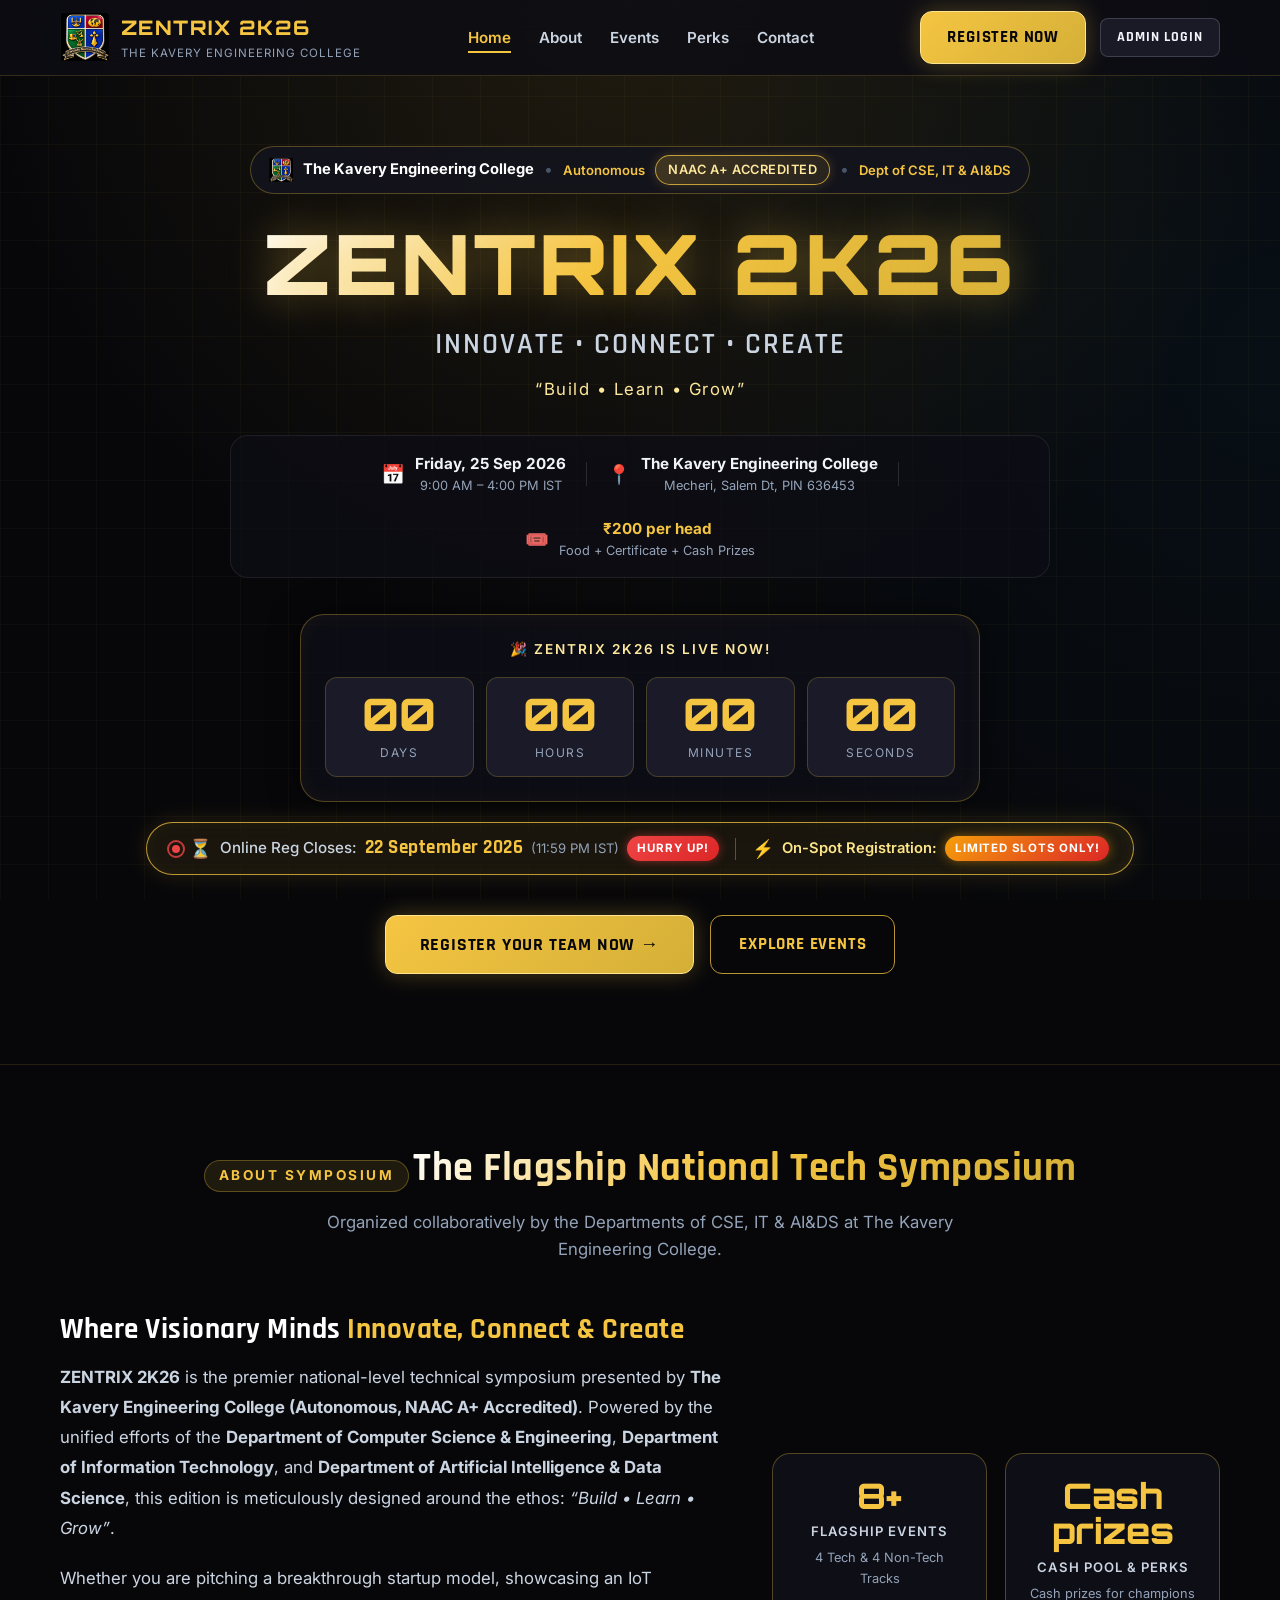
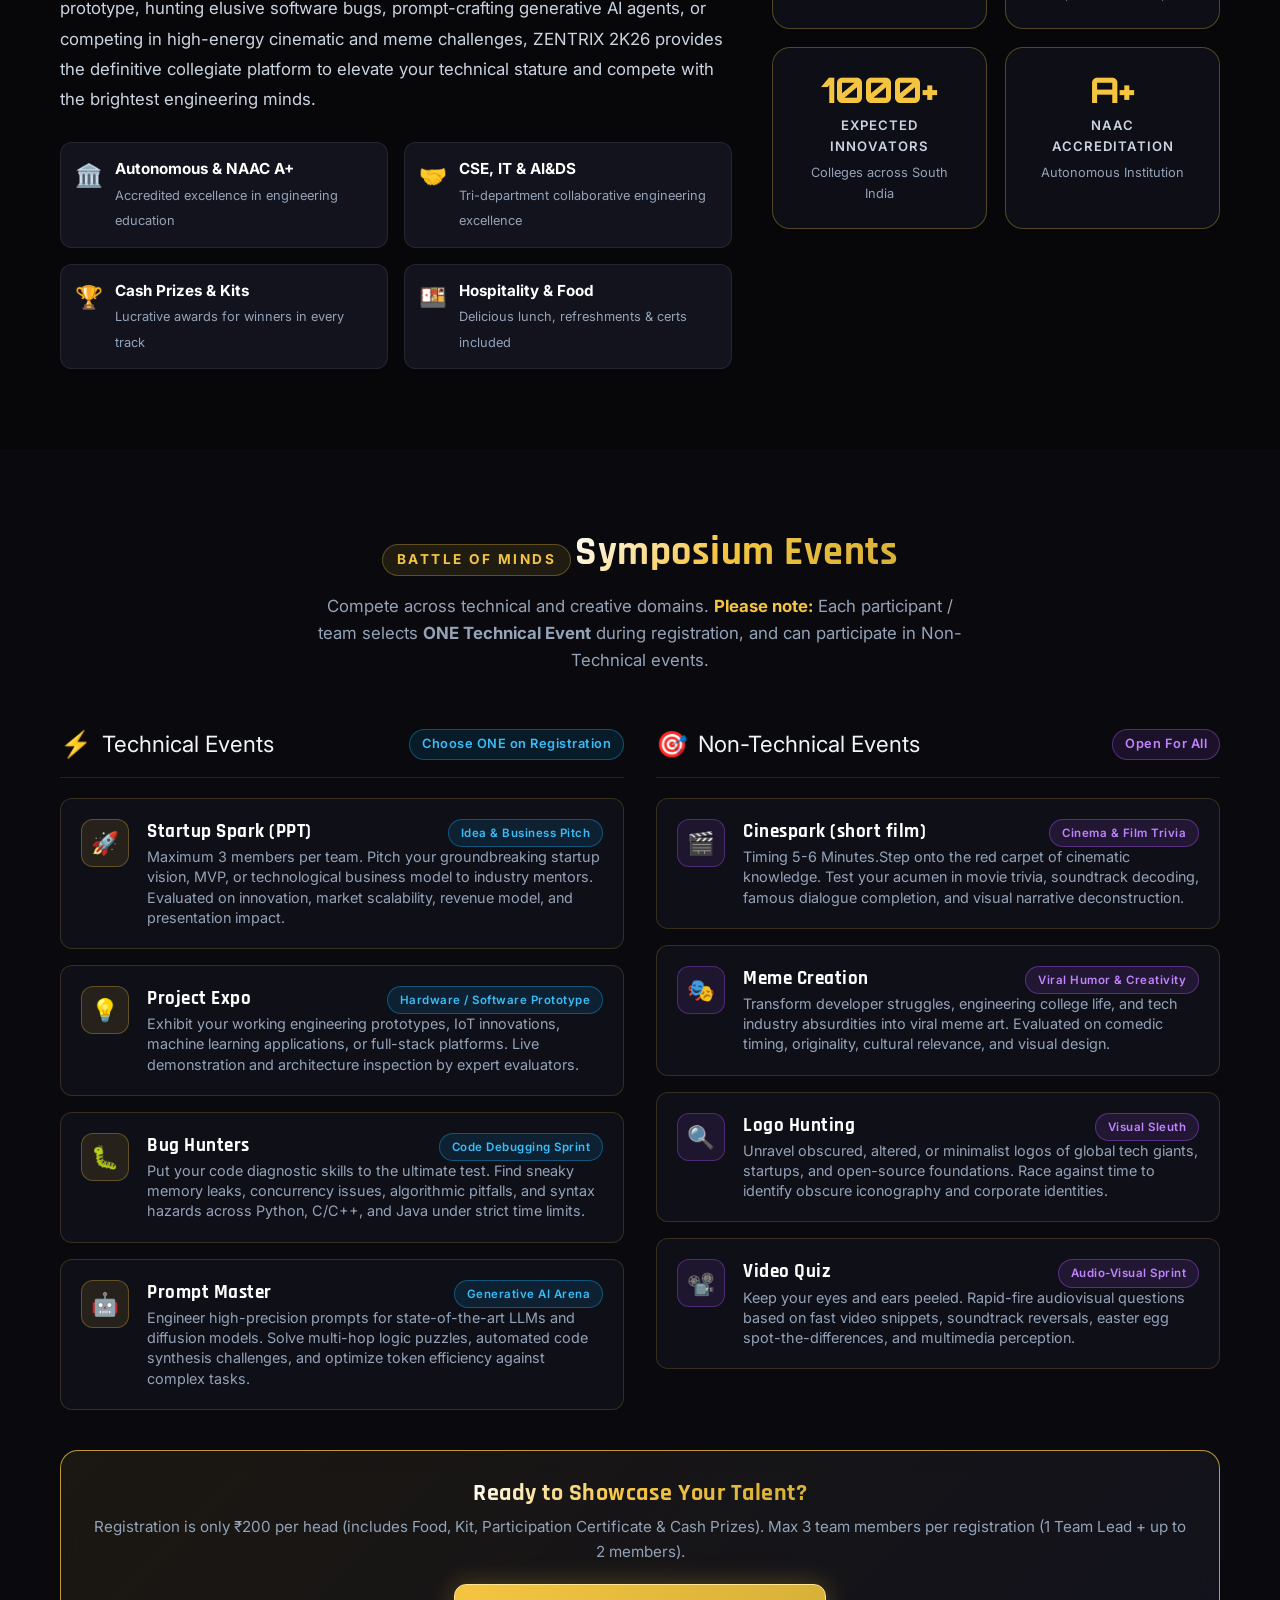
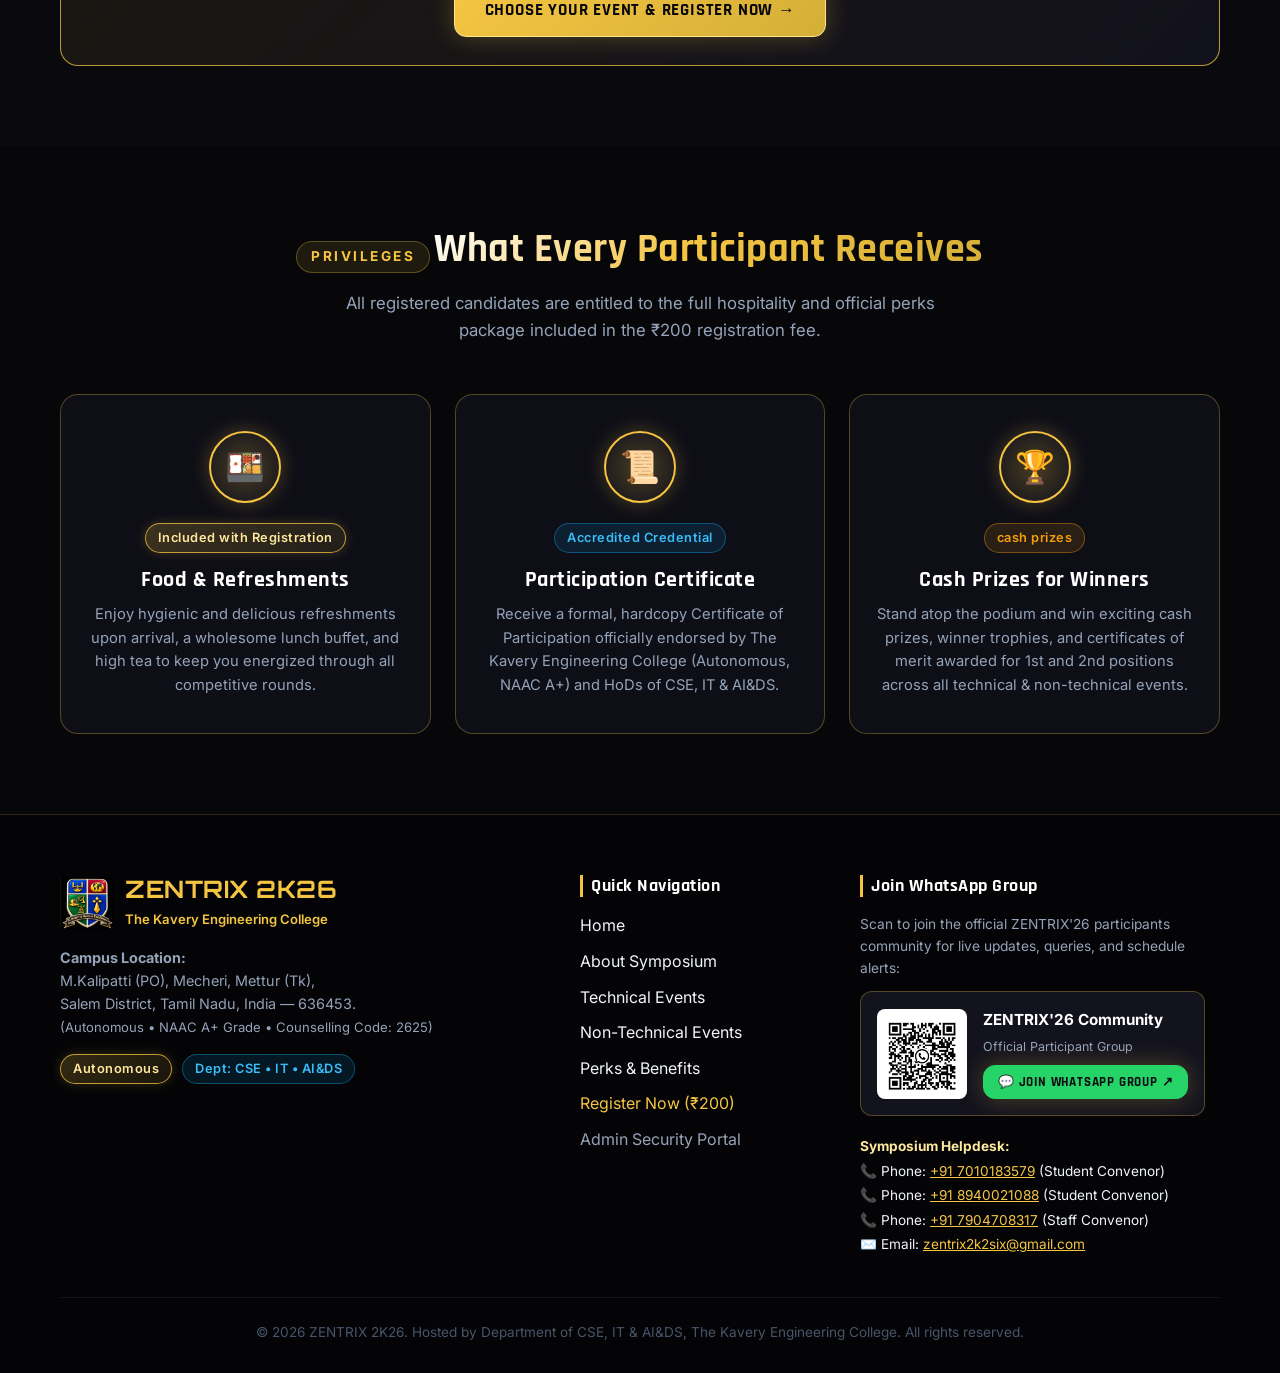
==== index.html @ 67a49fb0 "Update maximum team size to 3 members (1 Team Lead + up to 2 additional members)" ====
<!DOCTYPE html>
<html lang="en">

<head>
  <meta charset="UTF-8">
  <meta name="viewport" content="width=device-width, initial-scale=1.0">
  <title>ZENTRIX 2K26 — National Level Tech Symposium | The Kavery Engineering College</title>
  <meta name="description"
    content="ZENTRIX 2K26 — National Level Technical Symposium hosted by The Kavery Engineering College (Autonomous, NAAC A+), Department of CSE, IT &amp; AI&amp;DS. Friday, 25 September 2026. Register now!">
  <meta name="keywords"
    content="ZENTRIX 2K26, The Kavery Engineering College, National Tech Symposium, Mecheri, Salem, CSE, IT, AIDS, Technical Events, Paper Presentation, Project Expo, Bug Hunters, Prompt Master">
  <meta name="theme-color" content="#07070a">

  <!-- Open Graph / Facebook -->
  <meta property="og:type" content="website">
  <meta property="og:url" content="https://zentrix2k26.vercel.app/">
  <meta property="og:title" content="ZENTRIX 2K26 — National Level Technical Symposium">
  <meta property="og:description"
    content="Innovate • Connect • Create | Friday, 25 Sep 2026. Host: The Kavery Engineering College (Autonomous, NAAC A+). Cash Prizes, Food &amp; Certificates included.">
  <meta property="og:image" content="assets/og-image.png">

  <!-- Twitter -->
  <meta name="twitter:card" content="summary_large_image">
  <meta name="twitter:title" content="ZENTRIX 2K26 — The Kavery Engineering College">
  <meta name="twitter:description"
    content="National Level Technical Symposium | 25 September 2026. Register your team now!">
  <meta name="twitter:image" content="assets/og-image.png">

  <link rel="stylesheet" href="css/style.css">
  <link rel="icon" type="image/png" href="assets/favicon.png">
</head>

<body>

  <!-- ================= NAVBAR ================= -->
  <header class="navbar" id="site-header">
    <div class="container navbar-inner">
      <!-- Left: Logo & College Identity -->
      <a href="index.html" class="brand-wrap" title="ZENTRIX 2K26 — Home">
        <img src="assets/college-crest.png" alt="The Kavery Engineering College Logo" class="brand-crest">
        <div class="brand-info">
          <span class="brand-title">ZENTRIX 2K26</span>
          <span class="brand-sub">The Kavery Engineering College</span>
        </div>
      </a>

      <!-- Mobile Menu Toggle Button -->
      <button class="nav-toggle" id="nav-toggle-btn" aria-label="Toggle navigation menu" aria-expanded="false">
        ☰
      </button>

      <!-- Center: Navigation Links -->
      <nav aria-label="Main Navigation">
        <ul class="nav-links" id="nav-links">
          <li><a href="#hero" class="nav-link active">Home</a></li>
          <li><a href="#about" class="nav-link">About</a></li>
          <li><a href="#events" class="nav-link">Events</a></li>
          <li><a href="#perks" class="nav-link">Perks</a></li>
          <li><a href="#contact" class="nav-link">Contact</a></li>
          <li class="mobile-only"><a href="admin-login.html" class="nav-link text-gold" style="font-weight: 700;">🔐
              Admin Login</a></li>
        </ul>
      </nav>

      <!-- Right: Action Buttons -->
      <div class="nav-actions">
        <a href="register.html" class="btn btn-primary" id="nav-register-btn">Register Now</a>
        <a href="admin-login.html" class="btn btn-admin" id="nav-admin-btn" title="Symposium Administrator Portal">Admin
          Login</a>
      </div>
    </div>
  </header>

  <main id="main-content">
    <!-- ================= HERO SECTION ================= -->
    <section id="hero" class="hero-section">
      <div class="container">
        <!-- Institution Branding Strip -->
        <div class="hero-college-strip">
          <img src="assets/college-crest.png" alt="Crest" style="height: 24px; width: auto;">
          <span class="college-name">The Kavery Engineering College</span>
          <span style="color: var(--silver-dark);">•</span>
          <span class="dept-pill">Autonomous</span>
          <span class="badge badge-naac">NAAC A+ ACCREDITED</span>
          <span style="color: var(--silver-dark);">•</span>
          <span class="dept-pill">Dept of CSE, IT &amp; AI&amp;DS</span>
        </div>

        <!-- Symposium Title -->
        <h1 class="hero-title text-gold-gradient">ZENTRIX 2K26</h1>

        <!-- Themes & Taglines -->
        <p class="hero-theme">Innovate • Connect • Create</p>
        <p class="hero-tagline">“Build • Learn • Grow”</p>

        <!-- Date, Time & Venue Strip -->
        <div class="hero-meta-bar">
          <div class="meta-item">
            <span class="meta-icon">📅</span>
            <div>
              <strong>Friday, 25 Sep 2026</strong>
              <div class="text-muted" style="font-size: 0.8rem;">9:00 AM – 4:00 PM IST</div>
            </div>
          </div>
          <div class="meta-divider"></div>
          <div class="meta-item">
            <span class="meta-icon">📍</span>
            <div>
              <strong>The Kavery Engineering College</strong>
              <div class="text-muted" style="font-size: 0.8rem;">Mecheri, Salem Dt, PIN 636453</div>
            </div>
          </div>
          <div class="meta-divider"></div>
          <div class="meta-item">
            <span class="meta-icon">🎟️</span>
            <div>
              <strong class="text-gold">₹200 per head</strong>
              <div class="text-muted" style="font-size: 0.8rem;">Food + Certificate + Cash Prizes</div>
            </div>
          </div>
        </div>

        <!-- Live Countdown Component -->
        <div class="countdown-box" id="countdown-container" aria-label="Event Countdown">
          <div class="countdown-label" id="cd-label">⏳ Online Registration Closes In ⏳</div>
          <div class="countdown-grid">
            <div class="countdown-unit">
              <span class="countdown-val" id="cd-days">00</span>
              <span class="countdown-text">Days</span>
            </div>
            <div class="countdown-unit">
              <span class="countdown-val" id="cd-hours">00</span>
              <span class="countdown-text">Hours</span>
            </div>
            <div class="countdown-unit">
              <span class="countdown-val" id="cd-minutes">00</span>
              <span class="countdown-text">Minutes</span>
            </div>
            <div class="countdown-unit">
              <span class="countdown-val" id="cd-seconds">00</span>
              <span class="countdown-text">Seconds</span>
            </div>
          </div>
        </div>

        <!-- Registration Ending Date & On-Spot Notice (Directly Below Countdown Timer) -->
        <div class="countdown-deadline-pill" id="hero-reg-deadline"
          aria-label="Registration Deadline and On-Spot Notice">
          <div class="deadline-pill-group">
            <span class="pulse-beacon" aria-hidden="true">
              <span class="beacon-ring"></span>
              <span class="beacon-dot"></span>
            </span>
            <span class="deadline-pill-icon" aria-hidden="true">⏳</span>
            <span class="deadline-pill-label">Online Reg Closes:</span>
            <strong class="deadline-pill-date">22 September 2026</strong>
            <span class="deadline-pill-time">(11:59 PM IST)</span>
            <span class="deadline-pill-badge">Hurry Up!</span>
          </div>
          <div class="deadline-pill-divider" aria-hidden="true"></div>
          <div class="deadline-onspot-group">
            <span class="onspot-pill-icon" aria-hidden="true">⚡</span>
            <span class="onspot-pill-label">On-Spot Registration:</span>
            <span class="onspot-pill-badge">Limited Slots Only!</span>
          </div>
        </div>

        <!-- Primary Hero Actions -->
        <div class="hero-actions-wrap"
          style="display: flex; gap: 16px; justify-content: center; flex-wrap: wrap; margin-top: 10px;">
          <a href="register.html" class="btn btn-primary" style="padding: 14px 34px; font-size: 1.15rem;">
            Register Your Team Now →
          </a>
          <a href="#events" class="btn btn-outline" style="padding: 14px 28px; font-size: 1.05rem;">
            Explore Events
          </a>
        </div>
      </div>
    </section>

    <!-- ================= ABOUT SECTION ================= -->
    <section id="about" class="section-padding" style="border-top: 1px solid rgba(212, 175, 55, 0.15);">
      <div class="container">
        <div class="section-title-wrap">
          <span class="section-subtitle">About Symposium</span>
          <h2 class="section-title text-gold-gradient">The Flagship National Tech Symposium</h2>
          <p class="section-desc">
            Organized collaboratively by the Departments of CSE, IT &amp; AI&amp;DS at The Kavery Engineering College.
          </p>
        </div>

        <div class="about-grid">
          <!-- Left Column: Story & Department highlights -->
          <div class="about-text">
            <h3 style="font-size: 1.8rem; margin-bottom: 14px; color: var(--silver-bright);">
              Where Visionary Minds <span class="text-gold">Innovate, Connect &amp; Create</span>
            </h3>
            <p>
              <strong>ZENTRIX 2K26</strong> is the premier national-level technical symposium presented by
              <strong>The Kavery Engineering College (Autonomous, NAAC A+ Accredited)</strong>. Powered by the unified
              efforts of the <strong>Department of Computer Science &amp; Engineering</strong>,
              <strong>Department of Information Technology</strong>, and <strong>Department of Artificial Intelligence
                &amp; Data Science</strong>,
              this edition is meticulously designed around the ethos: <em>“Build • Learn • Grow”</em>.
            </p>
            <p>
              Whether you are pitching a breakthrough startup model, showcasing an IoT prototype, hunting elusive
              software bugs, prompt-crafting generative AI agents, or competing in high-energy cinematic and meme
              challenges,
              ZENTRIX 2K26 provides the definitive collegiate platform to elevate your technical stature and compete
              with
              the brightest engineering minds.
            </p>

            <div class="about-highlights">
              <div class="highlight-item">
                <span class="highlight-icon">🏛️</span>
                <div class="highlight-text">
                  <strong>Autonomous &amp; NAAC A+</strong>
                  <span>Accredited excellence in engineering education</span>
                </div>
              </div>
              <div class="highlight-item">
                <span class="highlight-icon">🤝</span>
                <div class="highlight-text">
                  <strong>CSE, IT &amp; AI&amp;DS</strong>
                  <span>Tri-department collaborative engineering excellence</span>
                </div>
              </div>
              <div class="highlight-item">
                <span class="highlight-icon">🏆</span>
                <div class="highlight-text">
                  <strong>Cash Prizes &amp; Kits</strong>
                  <span>Lucrative awards for winners in every track</span>
                </div>
              </div>
              <div class="highlight-item">
                <span class="highlight-icon">🍱</span>
                <div class="highlight-text">
                  <strong>Hospitality &amp; Food</strong>
                  <span>Delicious lunch, refreshments &amp; certs included</span>
                </div>
              </div>
            </div>
          </div>

          <!-- Right Column: Key Metric Cards -->
          <div class="stats-grid">
            <div class="stat-card">
              <div class="stat-number">8+</div>
              <div class="stat-label">Flagship Events</div>
              <p class="text-muted" style="font-size: 0.8rem; margin-top: 6px;">4 Tech &amp; 4 Non-Tech Tracks</p>
            </div>

            <div class="stat-card">
              <div class="stat-number">Cash prizes</div>
              <div class="stat-label">Cash Pool &amp; Perks</div>
              <p class="text-muted" style="font-size: 0.8rem; margin-top: 6px;">Cash prizes for champions</p>
            </div>

            <div class="stat-card">
              <div class="stat-number">1000+</div>
              <div class="stat-label">Expected Innovators</div>
              <p class="text-muted" style="font-size: 0.8rem; margin-top: 6px;">Colleges across South India</p>
            </div>

            <div class="stat-card">
              <div class="stat-number">A+</div>
              <div class="stat-label">NAAC Accreditation</div>
              <p class="text-muted" style="font-size: 0.8rem; margin-top: 6px;">Autonomous Institution</p>
            </div>
          </div>
        </div>
      </div>
    </section>

    <!-- ================= EVENTS SECTION ================= -->
    <section id="events" class="section-padding" style="background: rgba(10, 10, 16, 0.7);">
      <div class="container">
        <div class="section-title-wrap">
          <span class="section-subtitle">Battle of Minds</span>
          <h2 class="section-title text-gold-gradient">Symposium Events</h2>
          <p class="section-desc">
            Compete across technical and creative domains.
            <strong class="text-gold">Please note:</strong> Each participant / team selects
            <strong>ONE Technical Event</strong> during registration, and can participate in Non-Technical events.
          </p>
        </div>

        <div class="events-category-grid">
          <!-- COLUMN 1: TECHNICAL EVENTS -->
          <div class="event-column">
            <div class="event-col-header">
              <div class="event-col-title">
                <span style="font-size: 1.6rem;">⚡</span>
                <span>Technical Events</span>
              </div>
              <span class="badge badge-tech">Choose ONE on Registration</span>
            </div>

            <div class="event-list">
              <!-- Event 1: Startup Spark -->
              <div class="event-card">
                <div class="event-icon-box" title="Startup Spark">🚀</div>
                <div class="event-details">
                  <div
                    style="display: flex; justify-content: space-between; align-items: baseline; flex-wrap: wrap; gap: 6px;">
                    <h3 class="event-name">Startup Spark (PPT)</h3>
                    <span class="badge badge-tech" style="font-size: 0.72rem;">Idea &amp; Business Pitch</span>
                  </div>
                  <p class="event-desc">
                    Maximum 3 members per team. Pitch your groundbreaking startup vision, MVP, or technological business model to
                    industry
                    mentors. Evaluated on innovation, market scalability, revenue model, and presentation impact.
                  </p>
                </div>
              </div>

              <!-- Event 2: Project Expo -->
              <div class="event-card">
                <div class="event-icon-box" title="Project Expo">💡</div>
                <div class="event-details">
                  <div
                    style="display: flex; justify-content: space-between; align-items: baseline; flex-wrap: wrap; gap: 6px;">
                    <h3 class="event-name">Project Expo</h3>
                    <span class="badge badge-tech" style="font-size: 0.72rem;">Hardware / Software Prototype</span>
                  </div>
                  <p class="event-desc">
                    Exhibit your working engineering prototypes, IoT innovations, machine learning applications, or
                    full-stack platforms. Live demonstration and architecture inspection by expert evaluators.
                  </p>
                </div>
              </div>

              <!-- Event 3: Bug Hunters -->
              <div class="event-card">
                <div class="event-icon-box" title="Bug Hunters">🐛</div>
                <div class="event-details">
                  <div
                    style="display: flex; justify-content: space-between; align-items: baseline; flex-wrap: wrap; gap: 6px;">
                    <h3 class="event-name">Bug Hunters</h3>
                    <span class="badge badge-tech" style="font-size: 0.72rem;">Code Debugging Sprint</span>
                  </div>
                  <p class="event-desc">
                    Put your code diagnostic skills to the ultimate test. Find sneaky memory leaks, concurrency issues,
                    algorithmic pitfalls, and syntax hazards across Python, C/C++, and Java under strict time limits.
                  </p>
                </div>
              </div>

              <!-- Event 4: Prompt Master -->
              <div class="event-card">
                <div class="event-icon-box" title="Prompt Master">🤖</div>
                <div class="event-details">
                  <div
                    style="display: flex; justify-content: space-between; align-items: baseline; flex-wrap: wrap; gap: 6px;">
                    <h3 class="event-name">Prompt Master</h3>
                    <span class="badge badge-tech" style="font-size: 0.72rem;">Generative AI Arena</span>
                  </div>
                  <p class="event-desc">
                    Engineer high-precision prompts for state-of-the-art LLMs and diffusion models. Solve multi-hop
                    logic
                    puzzles, automated code synthesis challenges, and optimize token efficiency against complex tasks.
                  </p>
                </div>
              </div>
            </div>
          </div>

          <!-- COLUMN 2: NON-TECHNICAL EVENTS -->
          <div class="event-column">
            <div class="event-col-header">
              <div class="event-col-title">
                <span style="font-size: 1.6rem;">🎯</span>
                <span>Non-Technical Events</span>
              </div>
              <span class="badge badge-nontech">Open For All</span>
            </div>

            <div class="event-list">
              <!-- Event 1: Cinespark -->
              <div class="event-card">
                <div class="event-icon-box"
                  style="background: rgba(168, 85, 247, 0.1); border-color: rgba(168, 85, 247, 0.35); color: #C084FC;"
                  title="Cinespark">🎬</div>
                <div class="event-details">
                  <div
                    style="display: flex; justify-content: space-between; align-items: baseline; flex-wrap: wrap; gap: 6px;">
                    <h3 class="event-name">Cinespark (short film)</h3>
                    <span class="badge badge-nontech" style="font-size: 0.72rem;">Cinema &amp; Film Trivia</span>
                  </div>
                  <p class="event-desc">
                    Timing 5-6 Minutes.Step onto the red carpet of cinematic knowledge. Test your acumen in movie
                    trivia, soundtrack
                    decoding, famous dialogue completion, and visual narrative deconstruction.
                  </p>
                </div>
              </div>

              <!-- Event 2: Meme Creation -->
              <div class="event-card">
                <div class="event-icon-box"
                  style="background: rgba(168, 85, 247, 0.1); border-color: rgba(168, 85, 247, 0.35); color: #C084FC;"
                  title="Meme Creation">🎭</div>
                <div class="event-details">
                  <div
                    style="display: flex; justify-content: space-between; align-items: baseline; flex-wrap: wrap; gap: 6px;">
                    <h3 class="event-name">Meme Creation</h3>
                    <span class="badge badge-nontech" style="font-size: 0.72rem;">Viral Humor &amp; Creativity</span>
                  </div>
                  <p class="event-desc">
                    Transform developer struggles, engineering college life, and tech industry absurdities into viral
                    meme
                    art. Evaluated on comedic timing, originality, cultural relevance, and visual design.
                  </p>
                </div>
              </div>

              <!-- Event 3: Logo Hunting -->
              <div class="event-card">
                <div class="event-icon-box"
                  style="background: rgba(168, 85, 247, 0.1); border-color: rgba(168, 85, 247, 0.35); color: #C084FC;"
                  title="Logo Hunting">🔍</div>
                <div class="event-details">
                  <div
                    style="display: flex; justify-content: space-between; align-items: baseline; flex-wrap: wrap; gap: 6px;">
                    <h3 class="event-name">Logo Hunting</h3>
                    <span class="badge badge-nontech" style="font-size: 0.72rem;">Visual Sleuth</span>
                  </div>
                  <p class="event-desc">
                    Unravel obscured, altered, or minimalist logos of global tech giants, startups, and open-source
                    foundations.
                    Race against time to identify obscure iconography and corporate identities.
                  </p>
                </div>
              </div>

              <!-- Event 4: Video Quiz -->
              <div class="event-card">
                <div class="event-icon-box"
                  style="background: rgba(168, 85, 247, 0.1); border-color: rgba(168, 85, 247, 0.35); color: #C084FC;"
                  title="Video Quiz">📽️</div>
                <div class="event-details">
                  <div
                    style="display: flex; justify-content: space-between; align-items: baseline; flex-wrap: wrap; gap: 6px;">
                    <h3 class="event-name">Video Quiz</h3>
                    <span class="badge badge-nontech" style="font-size: 0.72rem;">Audio-Visual Sprint</span>
                  </div>
                  <p class="event-desc">
                    Keep your eyes and ears peeled. Rapid-fire audiovisual questions based on fast video snippets,
                    soundtrack reversals, easter egg spot-the-differences, and multimedia perception.
                  </p>
                </div>
              </div>
            </div>
          </div>
        </div>

        <!-- Call to Action strip below events -->
        <div class="card"
          style="margin-top: 40px; text-align: center; border-color: var(--gold-border-bright); background: linear-gradient(135deg, rgba(245, 197, 66, 0.08) 0%, rgba(19, 19, 30, 0.95) 100%);">
          <h3 style="font-size: 1.5rem; margin-bottom: 8px;" class="text-gold-gradient">Ready to Showcase Your Talent?
          </h3>
          <p class="text-muted" style="margin-bottom: 20px; font-size: 0.95rem;">
            Registration is only ₹200 per head (includes Food, Kit, Participation Certificate &amp; Cash Prizes). Max 3
            team members per registration (1 Team Lead + up to 2 members).
          </p>
          <a href="register.html" class="btn btn-primary" style="padding: 12px 30px;">
            Choose Your Event &amp; Register Now →
          </a>
        </div>
      </div>
    </section>

    <!-- ================= PERKS SECTION ================= -->
    <section id="perks" class="section-padding">
      <div class="container">
        <div class="section-title-wrap">
          <span class="section-subtitle">Privileges</span>
          <h2 class="section-title text-gold-gradient">What Every Participant Receives</h2>
          <p class="section-desc">
            All registered candidates are entitled to the full hospitality and official perks package included in the
            ₹200 registration fee.
          </p>
        </div>

        <div class="perks-grid">
          <!-- Perk 1: Food & Refreshments -->
          <div class="card perk-card">
            <div class="perk-icon" title="Food & Refreshments">🍱</div>
            <span class="badge badge-naac" style="margin-bottom: 14px;">Included with Registration</span>
            <h3 class="perk-title">Food &amp; Refreshments</h3>
            <p class="perk-desc">
              Enjoy hygienic and delicious refreshments upon arrival, a wholesome lunch buffet, and high tea to keep you
              energized through all competitive rounds.
            </p>
          </div>

          <!-- Perk 2: Participation Certificate -->
          <div class="card perk-card">
            <div class="perk-icon" title="Participation Certificate">📜</div>
            <span class="badge badge-tech" style="margin-bottom: 14px;">Accredited Credential</span>
            <h3 class="perk-title">Participation Certificate</h3>
            <p class="perk-desc">
              Receive a formal, hardcopy Certificate of Participation officially endorsed by The Kavery Engineering
              College (Autonomous, NAAC A+) and HoDs of CSE, IT &amp; AI&amp;DS.
            </p>
          </div>

          <!-- Perk 3: Cash Prize for Winners -->
          <div class="card perk-card">
            <div class="perk-icon" title="Cash Prize for Winners">🏆</div>
            <span class="badge badge-warning" style="margin-bottom: 14px;">cash prizes</span>
            <h3 class="perk-title">Cash Prizes for Winners</h3>
            <p class="perk-desc">
              Stand atop the podium and win exciting cash prizes, winner trophies, and certificates of merit awarded for
              1st and 2nd positions across all technical &amp; non-technical events.
            </p>
          </div>
        </div>
      </div>
    </section>
  </main>

  <!-- ================= FOOTER ================= -->
  <footer class="footer" id="contact">
    <div class="container">
      <div class="footer-grid">
        <!-- Col 1: Brand & Institution -->
        <div class="footer-brand">
          <div style="display: flex; align-items: center; gap: 12px; margin-bottom: 14px;">
            <img src="assets/college-crest.png" alt="The Kavery Engineering College Logo"
              style="height: 52px; width: auto;">
            <div>
              <h3 style="margin-bottom: 2px;">ZENTRIX 2K26</h3>
              <span class="text-gold" style="font-size: 0.82rem; font-weight: 600;">The Kavery Engineering
                College</span>
            </div>
          </div>
          <p class="footer-address">
            <strong>Campus Location:</strong><br>
            M.Kalipatti (PO), Mecheri, Mettur (Tk),<br>
            Salem District, Tamil Nadu, India — 636453.<br>
            <span class="text-muted" style="font-size: 0.82rem;">(Autonomous • NAAC A+ Grade • Counselling Code:
              2625)</span>
          </p>
          <div style="display: flex; gap: 10px; flex-wrap: wrap;">
            <span class="badge badge-naac">Autonomous</span>
            <span class="badge badge-tech">Dept: CSE • IT • AI&amp;DS</span>
          </div>
        </div>

        <!-- Col 2: Quick Links -->
        <div class="footer-links">
          <h4>Quick Navigation</h4>
          <ul class="footer-link-list">
            <li><a href="#hero">Home</a></li>
            <li><a href="#about">About Symposium</a></li>
            <li><a href="#events">Technical Events</a></li>
            <li><a href="#events">Non-Technical Events</a></li>
            <li><a href="#perks">Perks &amp; Benefits</a></li>
            <li><a href="register.html" class="text-gold">Register Now (₹200)</a></li>
            <li><a href="admin-login.html" class="text-muted">Admin Security Portal</a></li>
          </ul>
        </div>

        <!-- Col 3: WhatsApp Community & Helpdesk -->
        <div class="footer-contact">
          <h4>Join WhatsApp Group</h4>
          <p class="text-muted" style="font-size: 0.86rem; margin-bottom: 12px;">
            Scan to join the official ZENTRIX'26 participants community for live updates, queries, and schedule alerts:
          </p>

          <div class="footer-qr-card">
            <img src="assets/whatsapp-qr.png" alt="ZENTRIX'26 WhatsApp Group QR Code" class="footer-qr-img">
            <div>
              <strong style="display: block; font-size: 0.95rem; color: #FFF; margin-bottom: 4px;">ZENTRIX'26
                Community</strong>
              <span class="text-muted" style="display: block; font-size: 0.78rem; margin-bottom: 8px;">Official
                Participant Group</span>
              <a href="https://chat.whatsapp.com/EAyCJCpGljE58YpA4cRGHy" target="_blank" rel="noopener noreferrer"
                class="btn btn-primary"
                style="padding: 6px 14px; font-size: 0.8rem; background: #25D366; color: #0B0B12; border-color: #25D366; font-weight: 700;">
                💬 Join WhatsApp Group ↗
              </a>
            </div>
          </div>

          <div style="margin-top: 18px; font-size: 0.85rem; line-height: 1.8;">
            <strong style="color: var(--gold-light);">Symposium Helpdesk:</strong><br>
            📞 Phone: <a href="tel:+917010183579" class="text-gold" style="text-decoration: underline;">+91
              7010183579</a> (Student Convenor)<br>
            📞 Phone: <a href="tel:+918940021088" class="text-gold" style="text-decoration: underline;">+91
              8940021088</a> (Student Convenor)<br>
            📞 Phone: <a href="tel:+917904708317" class="text-gold" style="text-decoration: underline;">+91
              7904708317</a> (Staff Convenor)<br>
            ✉️ Email: <a href="mailto:zentrix2k2six@gmail.com" class="text-gold"
              style="text-decoration: underline;">zentrix2k2six@gmail.com</a>
          </div>
        </div>
      </div>

      <div class="footer-bottom">
        <p>© 2026 ZENTRIX 2K26. Hosted by Department of CSE, IT &amp; AI&amp;DS, The Kavery Engineering College. All
          rights reserved.</p>
      </div>
    </div>
  </footer>

  <script type="module" src="js/main.js"></script>
  <script type="module" src="js/countdown.js"></script>
</body>

</html>
---- css/style.css ----
/* ==========================================================================
   ZENTRIX 2K26 — Official Design System
   The Kavery Engineering College (Autonomous, NAAC A+)
   Color Theme: Dark Space (#07070A), Cyber Gold (#F5C542 / #D4AF37), Metallic Silver
   ========================================================================== */

@import url('https://fonts.googleapis.com/css2?family=Inter:wght@300;400;500;600;700&family=Orbitron:wght@500;700;800;900&family=Rajdhani:wght@500;600;700&display=swap');

:root {
  /* Backgrounds */
  --bg-primary: #07070a;
  --bg-secondary: #0d0d14;
  --bg-surface: #13131e;
  --bg-surface-elevated: #1a1a29;
  --bg-card: rgba(18, 18, 28, 0.75);
  --bg-card-hover: rgba(26, 26, 40, 0.9);
  --bg-glass: rgba(13, 13, 20, 0.82);

  /* Gold Accents */
  --gold-primary: #F5C542;
  --gold-dark: #D4AF37;
  --gold-light: #FDE89D;
  --gold-glow: rgba(245, 197, 66, 0.28);
  --gold-glow-strong: rgba(245, 197, 66, 0.45);
  --gold-border: rgba(212, 175, 55, 0.35);
  --gold-border-bright: rgba(245, 197, 66, 0.75);

  /* Metallic Silver Accents */
  --silver-bright: #FFFFFF;
  --silver-light: #F1F5F9;
  --silver-mid: #CBD5E1;
  --silver-muted: #94A3B8;
  --silver-dark: #475569;
  --silver-border: rgba(203, 213, 225, 0.2);

  /* Functional Colors */
  --color-success: #10B981;
  --color-success-bg: rgba(16, 185, 129, 0.12);
  --color-error: #F43F5E;
  --color-error-bg: rgba(244, 63, 94, 0.12);
  --color-warning: #F59E0B;
  --color-warning-bg: rgba(245, 158, 11, 0.12);
  --color-info: #0EA5E9;

  /* Typography */
  --font-display: 'Orbitron', -apple-system, BlinkMacSystemFont, sans-serif;
  --font-heading: 'Rajdhani', -apple-system, BlinkMacSystemFont, sans-serif;
  --font-body: 'Inter', -apple-system, BlinkMacSystemFont, sans-serif;

  /* Elevation & Shadows */
  --shadow-sm: 0 2px 8px rgba(0, 0, 0, 0.4);
  --shadow-md: 0 4px 16px rgba(0, 0, 0, 0.55);
  --shadow-lg: 0 10px 30px rgba(0, 0, 0, 0.7);
  --shadow-gold: 0 0 24px var(--gold-glow);
  --shadow-gold-lg: 0 0 40px var(--gold-glow-strong);

  /* Transitions */
  --transition-fast: 0.15s ease;
  --transition-normal: 0.25s cubic-bezier(0.16, 1, 0.3, 1);
  --transition-slow: 0.4s cubic-bezier(0.16, 1, 0.3, 1);

  /* Layout */
  --container-max: 1200px;
  --header-height: 76px;
  --radius-sm: 8px;
  --radius-md: 12px;
  --radius-lg: 18px;
  --radius-xl: 24px;
}

/* ==========================================================================
   CSS Reset & Base
   ========================================================================== */
*, *::before, *::after {
  box-sizing: border-box;
  margin: 0;
  padding: 0;
}

html {
  scroll-behavior: smooth;
  color-scheme: dark;
  font-size: 16px;
}

body {
  font-family: var(--font-body);
  background-color: var(--bg-primary);
  color: var(--silver-light);
  line-height: 1.6;
  min-height: 100vh;
  overflow-x: hidden;
  position: relative;
  /* Cyber Circuit Grid Background */
  background-image: 
    radial-gradient(circle at 50% 0%, rgba(212, 175, 55, 0.12) 0%, transparent 60%),
    radial-gradient(circle at 100% 40%, rgba(14, 165, 233, 0.05) 0%, transparent 50%),
    linear-gradient(rgba(212, 175, 55, 0.04) 1px, transparent 1px),
    linear-gradient(90deg, rgba(212, 175, 55, 0.04) 1px, transparent 1px);
  background-size: 100% 100%, 100% 100%, 48px 48px, 48px 48px;
  background-attachment: fixed;
}

/* Scrollbar */
::-webkit-scrollbar {
  width: 10px;
  height: 10px;
}
::-webkit-scrollbar-track {
  background: var(--bg-primary);
}
::-webkit-scrollbar-thumb {
  background: #232336;
  border-radius: 5px;
  border: 2px solid var(--bg-primary);
}
::-webkit-scrollbar-thumb:hover {
  background: var(--gold-dark);
}

/* Links & Media */
a {
  color: inherit;
  text-decoration: none;
  transition: color var(--transition-fast);
}

img, svg {
  display: block;
  max-width: 100%;
  height: auto;
}

/* ==========================================================================
   Typography & Utilities
   ========================================================================== */
h1, h2, h3, h4, h5, h6 {
  font-family: var(--font-heading);
  font-weight: 700;
  color: var(--silver-bright);
  line-height: 1.2;
  letter-spacing: 0.5px;
}

.font-display {
  font-family: var(--font-display);
}

.text-gold {
  color: var(--gold-primary);
}

.text-gold-gradient {
  background: linear-gradient(135deg, #FFFFFF 0%, #F5C542 45%, #D4AF37 100%);
  -webkit-background-clip: text;
  background-clip: text;
  -webkit-text-fill-color: transparent;
  display: inline-block;
}

.text-silver-gradient {
  background: linear-gradient(135deg, #FFFFFF 0%, #CBD5E1 70%, #94A3B8 100%);
  -webkit-background-clip: text;
  background-clip: text;
  -webkit-text-fill-color: transparent;
  display: inline-block;
}

.text-muted {
  color: var(--silver-muted);
}

.container {
  width: 100%;
  max-width: var(--container-max);
  margin-left: auto;
  margin-right: auto;
  padding-left: 20px;
  padding-right: 20px;
}

.section-padding {
  padding: 80px 0;
}

.section-title-wrap {
  text-align: center;
  margin-bottom: 50px;
}

.section-subtitle {
  display: inline-flex;
  align-items: center;
  gap: 8px;
  text-transform: uppercase;
  letter-spacing: 2.5px;
  font-size: 0.85rem;
  font-weight: 700;
  color: var(--gold-primary);
  margin-bottom: 12px;
  padding: 4px 14px;
  border-radius: 999px;
  background: rgba(245, 197, 66, 0.1);
  border: 1px solid var(--gold-border);
}

.section-title {
  font-size: 2.5rem;
  margin-bottom: 16px;
}

.section-desc {
  color: var(--silver-muted);
  max-width: 650px;
  margin: 0 auto;
  font-size: 1.05rem;
}

/* ==========================================================================
   Badges & Tags
   ========================================================================== */
.badge {
  display: inline-flex;
  align-items: center;
  gap: 6px;
  padding: 4px 12px;
  border-radius: 999px;
  font-size: 0.8rem;
  font-weight: 600;
  letter-spacing: 0.5px;
}

.badge-naac {
  background: linear-gradient(135deg, rgba(245, 197, 66, 0.2), rgba(212, 175, 55, 0.1));
  border: 1px solid var(--gold-border-bright);
  color: var(--gold-light);
  box-shadow: 0 0 12px rgba(245, 197, 66, 0.2);
}

.badge-tech {
  background: rgba(14, 165, 233, 0.12);
  border: 1px solid rgba(14, 165, 233, 0.4);
  color: #38BDF8;
}

.badge-nontech {
  background: rgba(168, 85, 247, 0.12);
  border: 1px solid rgba(168, 85, 247, 0.4);
  color: #C084FC;
}

.badge-success {
  background: var(--color-success-bg);
  border: 1px solid rgba(16, 185, 129, 0.4);
  color: var(--color-success);
}

.badge-warning {
  background: var(--color-warning-bg);
  border: 1px solid rgba(245, 158, 11, 0.4);
  color: var(--color-warning);
}

/* ==========================================================================
   Buttons
   ========================================================================== */
.btn {
  display: inline-flex;
  align-items: center;
  justify-content: center;
  gap: 10px;
  font-family: var(--font-heading);
  font-size: 1.05rem;
  font-weight: 700;
  letter-spacing: 0.8px;
  padding: 12px 26px;
  border-radius: var(--radius-md);
  border: none;
  cursor: pointer;
  transition: all var(--transition-normal);
  text-transform: uppercase;
  user-select: none;
  position: relative;
  overflow: hidden;
}

.btn-primary {
  background: linear-gradient(135deg, #F5C542 0%, #D4AF37 100%);
  color: #07070A;
  box-shadow: var(--shadow-gold);
  border: 1px solid #FFE58F;
}

.btn-primary:hover:not(:disabled) {
  transform: translateY(-2px);
  box-shadow: var(--shadow-gold-lg);
  filter: brightness(1.08);
}

.btn-primary:active:not(:disabled) {
  transform: translateY(0);
}

.btn-primary:disabled {
  opacity: 0.45;
  cursor: not-allowed;
  filter: grayscale(0.5);
  box-shadow: none;
}

.btn-admin {
  background: rgba(30, 30, 46, 0.8);
  color: var(--silver-light);
  border: 1px solid var(--silver-border);
  font-size: 0.85rem;
  padding: 8px 16px;
  border-radius: var(--radius-sm);
  letter-spacing: 1px;
}

.btn-admin:hover {
  background: rgba(45, 45, 68, 0.95);
  border-color: var(--silver-muted);
  color: #FFFFFF;
}

.btn-outline {
  background: transparent;
  color: var(--gold-primary);
  border: 1px solid var(--gold-border-bright);
}

.btn-outline:hover {
  background: var(--gold-glow);
  color: #FFFFFF;
  border-color: var(--gold-primary);
}

.btn-secondary {
  background: var(--bg-surface-elevated);
  color: var(--silver-light);
  border: 1px solid rgba(255, 255, 255, 0.08);
}

.btn-secondary:hover {
  background: #252538;
  border-color: rgba(255, 255, 255, 0.18);
  color: #FFF;
}

.btn-danger {
  background: var(--color-error-bg);
  color: var(--color-error);
  border: 1px solid rgba(244, 63, 94, 0.4);
  padding: 8px 14px;
  font-size: 0.85rem;
}

.btn-danger:hover {
  background: var(--color-error);
  color: #FFF;
}

/* ==========================================================================
   Cards & Glass Surfaces
   ========================================================================== */
.card {
  background: var(--bg-card);
  backdrop-filter: blur(14px);
  -webkit-backdrop-filter: blur(14px);
  border: 1px solid var(--gold-border);
  border-radius: var(--radius-lg);
  padding: 28px;
  position: relative;
  transition: all var(--transition-normal);
  overflow: hidden;
}

.card:hover {
  border-color: var(--gold-border-bright);
  box-shadow: 0 8px 32px rgba(0, 0, 0, 0.6), 0 0 20px var(--gold-glow);
  transform: translateY(-4px);
}

.card-glass {
  background: rgba(18, 18, 28, 0.85);
  backdrop-filter: blur(16px);
  -webkit-backdrop-filter: blur(16px);
  border: 1px solid rgba(255, 255, 255, 0.08);
  border-radius: var(--radius-lg);
}

/* ==========================================================================
   Navbar
   ========================================================================== */
.navbar {
  position: sticky;
  top: 0;
  left: 0;
  width: 100%;
  z-index: 100;
  background: var(--bg-glass);
  backdrop-filter: blur(16px);
  -webkit-backdrop-filter: blur(16px);
  border-bottom: 1px solid rgba(212, 175, 55, 0.2);
  height: var(--header-height);
  display: flex;
  align-items: center;
  transition: all var(--transition-normal);
}

.navbar-inner {
  display: flex;
  align-items: center;
  justify-content: space-between;
  gap: 20px;
  width: 100%;
}

.brand-wrap {
  display: flex;
  align-items: center;
  gap: 12px;
}

.brand-crest {
  height: 48px;
  width: auto;
  border-radius: 4px;
}

.brand-info {
  display: flex;
  flex-direction: column;
}

.brand-title {
  font-family: var(--font-display);
  font-size: 1.25rem;
  font-weight: 800;
  letter-spacing: 1.5px;
  color: var(--gold-primary);
}

.brand-sub {
  font-size: 0.72rem;
  color: var(--silver-muted);
  text-transform: uppercase;
  letter-spacing: 1px;
}

.nav-links {
  display: flex;
  align-items: center;
  gap: 28px;
  list-style: none;
}

.nav-link {
  font-size: 0.95rem;
  font-weight: 600;
  color: var(--silver-mid);
  position: relative;
  padding: 6px 0;
}

.nav-link:hover, .nav-link.active {
  color: var(--gold-primary);
}

.nav-link::after {
  content: '';
  position: absolute;
  bottom: 0;
  left: 0;
  width: 0;
  height: 2px;
  background: var(--gold-primary);
  transition: width var(--transition-normal);
}

.nav-link:hover::after, .nav-link.active::after {
  width: 100%;
}

.nav-actions {
  display: flex;
  align-items: center;
  gap: 14px;
}

.nav-toggle {
  display: none;
  background: transparent;
  border: 1px solid var(--gold-border);
  color: var(--gold-primary);
  padding: 8px 12px;
  border-radius: var(--radius-sm);
  font-size: 1.2rem;
  cursor: pointer;
}

/* ==========================================================================
   Hero Section
   ========================================================================== */
.hero-section {
  position: relative;
  padding: 70px 0 90px;
  text-align: center;
  overflow: hidden;
}

.hero-college-strip {
  display: inline-flex;
  flex-wrap: wrap;
  align-items: center;
  justify-content: center;
  gap: 10px;
  background: rgba(19, 19, 30, 0.85);
  border: 1px solid var(--gold-border);
  padding: 8px 18px;
  border-radius: 999px;
  margin-bottom: 24px;
  backdrop-filter: blur(10px);
}

.college-name {
  font-weight: 700;
  font-size: 0.92rem;
  color: var(--silver-bright);
}

.dept-pill {
  color: var(--gold-primary);
  font-size: 0.82rem;
  font-weight: 600;
}

.hero-title {
  font-family: var(--font-display);
  font-size: clamp(2.8rem, 7vw, 5.2rem);
  font-weight: 900;
  letter-spacing: 3px;
  margin-bottom: 12px;
  line-height: 1.1;
  text-shadow: 0 0 40px rgba(245, 197, 66, 0.35);
}

.hero-theme {
  font-family: var(--font-heading);
  font-size: clamp(1.2rem, 2.5vw, 1.8rem);
  font-weight: 600;
  color: var(--silver-mid);
  letter-spacing: 2px;
  margin-bottom: 8px;
  text-transform: uppercase;
}

.hero-tagline {
  font-size: 1.05rem;
  color: var(--gold-light);
  letter-spacing: 1.5px;
  margin-bottom: 32px;
}

.hero-meta-bar {
  display: flex;
  flex-wrap: wrap;
  justify-content: center;
  align-items: center;
  gap: 20px;
  background: rgba(14, 14, 22, 0.7);
  border: 1px solid rgba(255, 255, 255, 0.08);
  border-radius: var(--radius-lg);
  padding: 16px 28px;
  max-width: 820px;
  margin: 0 auto 36px;
}

.meta-item {
  display: flex;
  align-items: center;
  gap: 10px;
  font-size: 0.95rem;
  color: var(--silver-light);
}

.meta-icon {
  color: var(--gold-primary);
  font-size: 1.2rem;
}

.meta-divider {
  width: 1px;
  height: 24px;
  background: rgba(255, 255, 255, 0.12);
}

/* ==========================================================================
   Countdown Component
   ========================================================================== */
.countdown-box {
  max-width: 680px;
  margin: 0 auto 20px;
  padding: 24px;
  border-radius: var(--radius-xl);
  background: rgba(15, 15, 24, 0.75);
  border: 1px solid var(--gold-border);
  box-shadow: 0 0 30px rgba(0, 0, 0, 0.5), inset 0 0 20px rgba(245, 197, 66, 0.05);
}

.countdown-label {
  font-size: 0.85rem;
  text-transform: uppercase;
  letter-spacing: 2px;
  color: var(--gold-light);
  margin-bottom: 16px;
  font-weight: 600;
}

.countdown-grid {
  display: grid;
  grid-template-columns: repeat(4, 1fr);
  gap: 12px;
}

.countdown-unit {
  background: var(--bg-surface-elevated);
  border: 1px solid rgba(212, 175, 55, 0.25);
  border-radius: var(--radius-md);
  padding: 14px 8px;
  display: flex;
  flex-direction: column;
  align-items: center;
  position: relative;
}

.countdown-val {
  font-family: var(--font-display);
  font-size: clamp(1.8rem, 3.8vw, 2.8rem);
  font-weight: 800;
  color: var(--gold-primary);
  line-height: 1;
  margin-bottom: 6px;
}

.countdown-text {
  font-size: 0.75rem;
  text-transform: uppercase;
  letter-spacing: 1.5px;
  color: var(--silver-muted);
}

/* ==========================================================================
   Registration Deadline Elements
   ========================================================================== */
.countdown-deadline-pill {
  display: inline-flex;
  align-items: center;
  justify-content: center;
  flex-wrap: wrap;
  gap: 16px;
  background: rgba(245, 197, 66, 0.08);
  border: 1px solid var(--gold-border-bright);
  box-shadow: 0 0 25px rgba(245, 197, 66, 0.15), inset 0 0 15px rgba(245, 197, 66, 0.05);
  border-radius: 999px;
  padding: 10px 24px;
  margin: 0 auto 30px;
  font-size: 0.95rem;
  color: var(--silver-light);
  backdrop-filter: blur(12px);
  -webkit-backdrop-filter: blur(12px);
  animation: deadlineGlow 3s ease-in-out infinite alternate;
  width: fit-content;
  max-width: 95%;
}

.deadline-pill-group {
  display: inline-flex;
  align-items: center;
  gap: 8px;
  flex-wrap: wrap;
  justify-content: center;
}

.deadline-pill-divider {
  width: 1px;
  height: 22px;
  background: rgba(245, 197, 66, 0.35);
}

.deadline-onspot-group {
  display: inline-flex;
  align-items: center;
  gap: 8px;
  flex-wrap: wrap;
  justify-content: center;
}

.onspot-pill-icon {
  font-size: 1.1rem;
  line-height: 1;
}

.onspot-pill-label {
  color: #FDE68A;
  font-weight: 600;
  font-size: 0.92rem;
}

.onspot-pill-badge {
  background: linear-gradient(135deg, #F59E0B 0%, #DC2626 100%);
  color: #FFFFFF;
  font-size: 0.72rem;
  font-weight: 700;
  text-transform: uppercase;
  letter-spacing: 0.8px;
  padding: 3px 10px;
  border-radius: 999px;
  box-shadow: 0 0 12px rgba(245, 158, 11, 0.5);
  white-space: nowrap;
}

@keyframes deadlineGlow {
  0% {
    box-shadow: 0 0 15px rgba(245, 197, 66, 0.12);
    border-color: rgba(212, 175, 55, 0.4);
  }
  100% {
    box-shadow: 0 0 30px rgba(245, 197, 66, 0.35);
    border-color: rgba(245, 197, 66, 0.85);
  }
}

.countdown-deadline-pill .deadline-pill-icon {
  font-size: 1.15rem;
  line-height: 1;
}

.countdown-deadline-pill .deadline-pill-label {
  color: var(--silver-mid);
  font-weight: 500;
}

.countdown-deadline-pill .deadline-pill-date {
  color: var(--gold-primary);
  font-family: var(--font-heading);
  font-size: 1.2rem;
  font-weight: 700;
  letter-spacing: 0.5px;
}

.countdown-deadline-pill .deadline-pill-time {
  color: var(--silver-muted);
  font-size: 0.82rem;
}

.countdown-deadline-pill .deadline-pill-badge {
  background: linear-gradient(135deg, #EF4444 0%, #DC2626 100%);
  color: #FFFFFF;
  font-size: 0.72rem;
  font-weight: 700;
  text-transform: uppercase;
  letter-spacing: 1px;
  padding: 3px 10px;
  border-radius: 999px;
  box-shadow: 0 0 10px rgba(239, 68, 68, 0.5);
}

/* Pulsing Beacon */
.pulse-beacon {
  position: relative;
  width: 10px;
  height: 10px;
  display: inline-flex;
  align-items: center;
  justify-content: center;
}

.beacon-dot {
  width: 8px;
  height: 8px;
  background-color: #EF4444;
  border-radius: 50%;
}

.beacon-ring {
  position: absolute;
  width: 18px;
  height: 18px;
  border-radius: 50%;
  border: 2px solid #EF4444;
  animation: beaconPulse 1.8s cubic-bezier(0.24, 0, 0.38, 1) infinite;
  opacity: 0.8;
}

@keyframes beaconPulse {
  0% {
    transform: scale(0.6);
    opacity: 0.9;
  }
  100% {
    transform: scale(1.8);
    opacity: 0;
  }
}

/* Registration Page Top Alert Banner */
.reg-deadline-alert {
  max-width: 820px;
  margin: 0 auto 32px;
  background: linear-gradient(135deg, rgba(245, 197, 66, 0.12) 0%, rgba(22, 19, 13, 0.9) 50%, rgba(15, 15, 24, 0.96) 100%);
  border: 1px solid var(--gold-border-bright);
  border-radius: var(--radius-lg);
  padding: 16px 24px;
  box-shadow: 0 4px 24px rgba(0, 0, 0, 0.45), 0 0 25px rgba(245, 197, 66, 0.15);
  backdrop-filter: blur(14px);
  -webkit-backdrop-filter: blur(14px);
}

.reg-deadline-inner {
  display: flex;
  align-items: center;
  gap: 16px;
  flex-wrap: wrap;
}

.reg-deadline-badge-wrap {
  display: inline-flex;
  align-items: center;
  gap: 8px;
  background: rgba(239, 68, 68, 0.15);
  border: 1px solid rgba(239, 68, 68, 0.4);
  padding: 6px 14px;
  border-radius: 999px;
  flex-shrink: 0;
}

.reg-deadline-tag {
  color: #F87171;
  font-size: 0.76rem;
  font-weight: 700;
  letter-spacing: 1.2px;
}

.reg-deadline-message {
  font-size: 0.98rem;
  color: var(--silver-light);
  line-height: 1.45;
}

.text-gold-bright {
  color: var(--gold-primary);
  font-weight: 700;
  text-shadow: 0 0 12px rgba(245, 197, 66, 0.4);
}

.reg-deadline-note {
  color: var(--silver-muted);
  font-size: 0.84rem;
  margin-left: 4px;
}

.reg-deadline-row {
  margin-bottom: 8px;
}

.reg-onspot-row {
  display: flex;
  align-items: center;
  gap: 10px;
  flex-wrap: wrap;
  padding-top: 8px;
  border-top: 1px dashed rgba(245, 197, 66, 0.2);
  font-size: 0.92rem;
  color: var(--silver-light);
}

.onspot-chip {
  background: rgba(245, 158, 11, 0.18);
  border: 1px solid rgba(245, 158, 11, 0.45);
  color: #FBBF24;
  font-size: 0.72rem;
  font-weight: 700;
  letter-spacing: 0.8px;
  padding: 3px 10px;
  border-radius: 999px;
  text-transform: uppercase;
  flex-shrink: 0;
}

.onspot-detail {
  line-height: 1.4;
}

.onspot-alert-text {
  color: #F87171;
  font-weight: 700;
  text-shadow: 0 0 8px rgba(239, 68, 68, 0.4);
}

/* ==========================================================================
   About Section
   ========================================================================== */
.about-grid {
  display: grid;
  grid-template-columns: 1.2fr 0.8fr;
  gap: 40px;
  align-items: center;
}

.about-text p {
  color: var(--silver-mid);
  font-size: 1.05rem;
  line-height: 1.8;
  margin-bottom: 20px;
}

.about-highlights {
  display: grid;
  grid-template-columns: repeat(2, 1fr);
  gap: 16px;
  margin-top: 28px;
}

.highlight-item {
  display: flex;
  align-items: flex-start;
  gap: 12px;
  background: var(--bg-surface);
  border: 1px solid rgba(255, 255, 255, 0.08);
  border-radius: var(--radius-md);
  padding: 14px;
}

.highlight-icon {
  font-size: 1.4rem;
  color: var(--gold-primary);
}

.highlight-text strong {
  display: block;
  font-size: 0.95rem;
  color: var(--silver-bright);
}

.highlight-text span {
  font-size: 0.8rem;
  color: var(--silver-muted);
}

.stats-grid {
  display: grid;
  grid-template-columns: repeat(2, 1fr);
  gap: 18px;
}

.stat-card {
  background: var(--bg-card);
  border: 1px solid var(--gold-border);
  border-radius: var(--radius-lg);
  padding: 24px;
  text-align: center;
  backdrop-filter: blur(12px);
  transition: all var(--transition-normal);
}

.stat-card:hover {
  border-color: var(--gold-primary);
  box-shadow: 0 0 20px var(--gold-glow);
  transform: translateY(-4px);
}

.stat-number {
  font-family: var(--font-display);
  font-size: 2.2rem;
  font-weight: 800;
  color: var(--gold-primary);
  line-height: 1;
  margin-bottom: 8px;
}

.stat-label {
  font-size: 0.82rem;
  text-transform: uppercase;
  letter-spacing: 1px;
  color: var(--silver-mid);
  font-weight: 600;
}

/* ==========================================================================
   Events Section
   ========================================================================== */
.events-category-grid {
  display: grid;
  grid-template-columns: repeat(2, 1fr);
  gap: 32px;
}

.event-col-header {
  display: flex;
  align-items: center;
  justify-content: space-between;
  margin-bottom: 20px;
  padding-bottom: 12px;
  border-bottom: 1px solid rgba(255, 255, 255, 0.1);
}

.event-col-title {
  font-size: 1.4rem;
  display: flex;
  align-items: center;
  gap: 10px;
}

.event-list {
  display: flex;
  flex-direction: column;
  gap: 16px;
}

.event-card {
  padding: 20px;
  display: flex;
  gap: 18px;
  align-items: flex-start;
  border: 1px solid rgba(212, 175, 55, 0.2);
  border-radius: var(--radius-md);
  background: var(--bg-card);
  transition: all var(--transition-normal);
}

.event-card:hover {
  transform: translateX(4px);
  border-color: var(--gold-primary);
  background: var(--bg-card-hover);
}

.event-icon-box {
  width: 48px;
  height: 48px;
  border-radius: var(--radius-md);
  background: rgba(245, 197, 66, 0.1);
  border: 1px solid var(--gold-border);
  display: flex;
  align-items: center;
  justify-content: center;
  font-size: 1.4rem;
  color: var(--gold-primary);
  flex-shrink: 0;
}

.event-details {
  flex: 1;
}

.event-name {
  font-size: 1.2rem;
  font-weight: 700;
  margin-bottom: 4px;
  color: var(--silver-bright);
}

.event-desc {
  font-size: 0.9rem;
  color: var(--silver-muted);
  line-height: 1.4;
}

/* ==========================================================================
   Perks Section
   ========================================================================== */
.perks-grid {
  display: grid;
  grid-template-columns: repeat(3, 1fr);
  gap: 24px;
}

.perk-card {
  text-align: center;
  padding: 36px 24px;
  border-radius: var(--radius-lg);
}

.perk-icon {
  width: 72px;
  height: 72px;
  margin: 0 auto 20px;
  border-radius: 50%;
  background: radial-gradient(circle, rgba(245, 197, 66, 0.25) 0%, rgba(19, 19, 30, 0.8) 100%);
  border: 2px solid var(--gold-primary);
  display: flex;
  align-items: center;
  justify-content: center;
  font-size: 2rem;
  color: var(--gold-primary);
  box-shadow: 0 0 20px var(--gold-glow);
}

.perk-title {
  font-size: 1.35rem;
  margin-bottom: 10px;
}

.perk-desc {
  color: var(--silver-muted);
  font-size: 0.92rem;
}

/* ==========================================================================
   Footer
   ========================================================================== */
.footer {
  background: #040407;
  border-top: 1px solid rgba(212, 175, 55, 0.2);
  padding: 60px 0 30px;
  position: relative;
}

.footer-grid {
  display: grid;
  grid-template-columns: 2fr 1fr 1.5fr;
  gap: 40px;
  margin-bottom: 40px;
}

.footer-brand h3 {
  font-family: var(--font-display);
  font-size: 1.5rem;
  color: var(--gold-primary);
  margin-bottom: 10px;
}

.footer-address {
  font-size: 0.9rem;
  color: var(--silver-muted);
  line-height: 1.6;
  margin-bottom: 16px;
}

.footer-qr-card {
  background: var(--bg-surface);
  border: 1px solid var(--gold-border);
  border-radius: var(--radius-md);
  padding: 16px;
  display: inline-flex;
  align-items: center;
  gap: 16px;
}

.footer-qr-img {
  width: 90px;
  height: 90px;
  border-radius: var(--radius-sm);
  background: #fff;
  padding: 4px;
}

.footer-links h4, .footer-contact h4 {
  font-size: 1.15rem;
  color: var(--silver-bright);
  margin-bottom: 16px;
  border-left: 3px solid var(--gold-primary);
  padding-left: 8px;
}

.footer-link-list {
  list-style: none;
  display: flex;
  flex-direction: column;
  gap: 10px;
}

.footer-link-list a:hover {
  color: var(--gold-primary);
  padding-left: 4px;
}

.footer-bottom {
  text-align: center;
  padding-top: 24px;
  border-top: 1px solid rgba(255, 255, 255, 0.06);
  color: var(--silver-dark);
  font-size: 0.85rem;
}

/* ==========================================================================
   Forms & Controls
   ========================================================================== */
.form-container {
  max-width: 820px;
  margin: 30px auto 60px;
}

.form-section {
  margin-bottom: 32px;
  padding-bottom: 24px;
  border-bottom: 1px solid rgba(255, 255, 255, 0.08);
}

.form-section:last-child {
  border-bottom: none;
}

.form-section-title {
  font-size: 1.3rem;
  color: var(--gold-primary);
  margin-bottom: 18px;
  display: flex;
  align-items: center;
  gap: 10px;
}

.form-grid-2 {
  display: grid;
  grid-template-columns: repeat(2, 1fr);
  gap: 18px;
}

.form-grid-3 {
  display: grid;
  grid-template-columns: repeat(3, 1fr);
  gap: 16px;
}

.form-group {
  display: flex;
  flex-direction: column;
  gap: 6px;
  margin-bottom: 16px;
}

.form-label {
  font-size: 0.88rem;
  font-weight: 600;
  color: var(--silver-mid);
}

.form-label .req {
  color: var(--color-error);
}

.form-control {
  width: 100%;
  background: var(--bg-surface);
  border: 1px solid rgba(255, 255, 255, 0.12);
  border-radius: var(--radius-sm);
  color: var(--silver-bright);
  font-family: var(--font-body);
  font-size: 0.95rem;
  padding: 12px 14px;
  transition: all var(--transition-fast);
}

.form-control:focus {
  outline: none;
  border-color: var(--gold-primary);
  box-shadow: 0 0 12px var(--gold-glow);
  background: var(--bg-surface-elevated);
}

.form-control::placeholder {
  color: var(--silver-dark);
}

select.form-control {
  cursor: pointer;
}

.form-hint {
  font-size: 0.78rem;
  color: var(--silver-muted);
}

.field-error {
  font-size: 0.8rem;
  color: var(--color-error);
  display: none;
}

.has-error .field-error {
  display: block;
}

.has-error .form-control {
  border-color: var(--color-error);
  box-shadow: 0 0 10px rgba(244, 63, 94, 0.25);
}

/* Radio Cards (Event Selection) */
.radio-cards-grid {
  display: grid;
  grid-template-columns: repeat(2, 1fr);
  gap: 14px;
}

.radio-card {
  position: relative;
  cursor: pointer;
}

.radio-card input[type="radio"] {
  position: absolute;
  opacity: 0;
  pointer-events: none;
}

.radio-card-content {
  background: var(--bg-surface);
  border: 1px solid rgba(255, 255, 255, 0.1);
  border-radius: var(--radius-md);
  padding: 16px;
  transition: all var(--transition-fast);
  display: flex;
  align-items: center;
  gap: 12px;
}

.radio-card input:checked + .radio-card-content {
  background: rgba(245, 197, 66, 0.1);
  border-color: var(--gold-primary);
  box-shadow: 0 0 16px var(--gold-glow);
}

.radio-card-circle {
  width: 18px;
  height: 18px;
  border-radius: 50%;
  border: 2px solid var(--silver-muted);
  flex-shrink: 0;
  position: relative;
}

.radio-card input:checked + .radio-card-content .radio-card-circle {
  border-color: var(--gold-primary);
}

.radio-card input:checked + .radio-card-content .radio-card-circle::after {
  content: '';
  position: absolute;
  top: 3px;
  left: 3px;
  width: 8px;
  height: 8px;
  border-radius: 50%;
  background: var(--gold-primary);
}

/* Radio Cards (Non-Technical Single Choice) */
.radio-card-nontech {
  position: relative;
  cursor: pointer;
}

.radio-card-nontech input[type="radio"] {
  position: absolute;
  opacity: 0;
  pointer-events: none;
}

.radio-card-nontech .radio-card-content {
  background: var(--bg-surface);
  border: 1px solid rgba(255, 255, 255, 0.1);
  border-radius: var(--radius-md);
  padding: 16px;
  transition: all var(--transition-fast);
  display: flex;
  align-items: center;
  gap: 12px;
}

.radio-card-nontech input:checked + .radio-card-content {
  background: rgba(168, 85, 247, 0.12);
  border-color: #C084FC;
  box-shadow: 0 0 16px rgba(168, 85, 247, 0.25);
}

.radio-card-nontech .radio-card-circle {
  width: 18px;
  height: 18px;
  border-radius: 50%;
  border: 2px solid var(--silver-muted);
  flex-shrink: 0;
  position: relative;
}

.radio-card-nontech input:checked + .radio-card-content .radio-card-circle {
  border-color: #C084FC;
}

.radio-card-nontech input:checked + .radio-card-content .radio-card-circle::after {
  content: '';
  position: absolute;
  top: 3px;
  left: 3px;
  width: 8px;
  height: 8px;
  border-radius: 50%;
  background: #C084FC;
}

/* Checkbox Cards (Non-Technical Events) */
.checkbox-cards-grid {
  display: grid;
  grid-template-columns: repeat(2, 1fr);
  gap: 14px;
}

.checkbox-card {
  position: relative;
  cursor: pointer;
}

.checkbox-card input[type="checkbox"] {
  position: absolute;
  opacity: 0;
  pointer-events: none;
}

.checkbox-card-content {
  background: var(--bg-surface);
  border: 1px solid rgba(255, 255, 255, 0.1);
  border-radius: var(--radius-md);
  padding: 16px;
  transition: all var(--transition-fast);
  display: flex;
  align-items: center;
  gap: 12px;
}

.checkbox-card input:checked + .checkbox-card-content {
  background: rgba(168, 85, 247, 0.12);
  border-color: #C084FC;
  box-shadow: 0 0 16px rgba(168, 85, 247, 0.25);
}

.checkbox-card-box {
  width: 20px;
  height: 20px;
  border-radius: 4px;
  border: 2px solid var(--silver-muted);
  flex-shrink: 0;
  position: relative;
  display: flex;
  align-items: center;
  justify-content: center;
}

.checkbox-card input:checked + .checkbox-card-content .checkbox-card-box {
  border-color: #C084FC;
  background: #A855F7;
}

.checkbox-card input:checked + .checkbox-card-content .checkbox-card-box::after {
  content: '✓';
  color: #FFFFFF;
  font-size: 13px;
  font-weight: bold;
  line-height: 1;
}

/* File Upload Dropzone */
.upload-dropzone {
  border: 2px dashed var(--gold-border);
  border-radius: var(--radius-md);
  background: rgba(19, 19, 30, 0.6);
  padding: 24px;
  text-align: center;
  cursor: pointer;
  transition: all var(--transition-normal);
  position: relative;
}

.upload-dropzone:hover, .upload-dropzone.dragover {
  border-color: var(--gold-primary);
  background: rgba(245, 197, 66, 0.05);
  box-shadow: 0 0 16px var(--gold-glow);
}

.upload-dropzone input[type="file"] {
  position: absolute;
  inset: 0;
  opacity: 0;
  cursor: pointer;
  width: 100%;
  height: 100%;
}

.upload-preview-wrap {
  display: none;
  align-items: center;
  gap: 16px;
  background: var(--bg-surface-elevated);
  border: 1px solid var(--gold-border);
  border-radius: var(--radius-md);
  padding: 12px;
  margin-top: 12px;
}

.upload-preview-img {
  width: 70px;
  height: 70px;
  object-fit: cover;
  border-radius: var(--radius-sm);
  border: 1px solid rgba(255, 255, 255, 0.1);
}


/* Dynamic Team Rows */
.team-member-row {
  background: var(--bg-surface);
  border: 1px solid rgba(255, 255, 255, 0.08);
  border-radius: var(--radius-md);
  padding: 14px;
  margin-bottom: 12px;
  display: grid;
  grid-template-columns: 2fr 1.5fr 1fr auto;
  gap: 12px;
  align-items: center;
  animation: fadeIn 0.25s ease-out;
}

@keyframes fadeIn {
  from { opacity: 0; transform: translateY(-6px); }
  to { opacity: 1; transform: translateY(0); }
}

/* Live Payment Calculation Summary */
.payment-summary-card {
  background: linear-gradient(135deg, rgba(245, 197, 66, 0.12) 0%, rgba(19, 19, 30, 0.95) 100%);
  border: 1px solid var(--gold-border-bright);
  border-radius: var(--radius-lg);
  padding: 24px;
  margin: 24px 0;
  display: flex;
  justify-content: space-between;
  align-items: center;
}

.amount-label {
  font-size: 0.95rem;
  color: var(--silver-light);
}

.amount-breakdown {
  font-size: 0.82rem;
  color: var(--silver-muted);
}

.amount-value {
  font-family: var(--font-display);
  font-size: 2.2rem;
  font-weight: 800;
  color: var(--gold-primary);
}

/* Payment QR Display */
.payment-qr-wrap {
  display: flex;
  flex-wrap: wrap;
  gap: 24px;
  align-items: center;
  background: var(--bg-surface);
  border: 1px solid rgba(255, 255, 255, 0.08);
  border-radius: var(--radius-lg);
  padding: 20px;
  margin-bottom: 24px;
}

.payment-qr-img {
  width: 170px;
  height: 170px;
  border-radius: var(--radius-md);
  background: #FFF;
  padding: 6px;
  object-fit: contain;
  border: 2px solid var(--gold-primary);
}

.upi-copy-box {
  display: inline-flex;
  align-items: center;
  gap: 10px;
  background: rgba(0, 0, 0, 0.35);
  padding: 8px 14px;
  border-radius: var(--radius-sm);
  border: 1px dashed var(--gold-border);
  width: fit-content;
  max-width: 100%;
}

/* Alert / Banner */
.alert-banner {
  padding: 14px 18px;
  border-radius: var(--radius-md);
  margin-bottom: 20px;
  font-size: 0.92rem;
  display: flex;
  align-items: center;
  gap: 12px;
}

.alert-error {
  background: var(--color-error-bg);
  border: 1px solid var(--color-error);
  color: #FDA4AF;
}

.alert-success {
  background: var(--color-success-bg);
  border: 1px solid var(--color-success);
  color: #6EE7B7;
}

/* Toast Notification */
.toast-container {
  position: fixed;
  bottom: 24px;
  right: 24px;
  z-index: 9999;
  display: flex;
  flex-direction: column;
  gap: 10px;
}

.toast {
  background: var(--bg-surface-elevated);
  border: 1px solid var(--gold-border);
  color: var(--silver-bright);
  padding: 14px 20px;
  border-radius: var(--radius-md);
  box-shadow: var(--shadow-lg);
  display: flex;
  align-items: center;
  gap: 12px;
  min-width: 280px;
  animation: slideIn 0.3s cubic-bezier(0.16, 1, 0.3, 1);
}

@keyframes slideIn {
  from { transform: translateX(100%); opacity: 0; }
  to { transform: translateX(0); opacity: 1; }
}

/* ==========================================================================
   Table Styling (Admin & Lists)
   ========================================================================== */
.table-responsive {
  width: 100%;
  overflow-x: auto;
  -webkit-overflow-scrolling: touch;
  border-radius: var(--radius-md);
  border: 1px solid rgba(255, 255, 255, 0.08);
}

#filter-bar-grid {
  display: grid;
  grid-template-columns: 1.8fr 1.1fr 1.1fr 0.9fr 0.9fr auto;
  gap: 14px;
  align-items: center;
}

.data-table {
  width: 100%;
  border-collapse: collapse;
  font-size: 0.9rem;
  text-align: left;
}

.data-table th {
  background: #11111B;
  color: var(--gold-light);
  font-family: var(--font-heading);
  font-weight: 700;
  letter-spacing: 0.8px;
  padding: 14px 16px;
  border-bottom: 1px solid var(--gold-border);
  white-space: nowrap;
}

.data-table td {
  padding: 14px 16px;
  border-bottom: 1px solid rgba(255, 255, 255, 0.05);
  color: var(--silver-mid);
  white-space: nowrap;
}

.data-table tbody tr {
  transition: background var(--transition-fast);
  cursor: pointer;
}

.data-table tbody tr:hover {
  background: rgba(245, 197, 66, 0.06);
}

/* Detail Modal */
.modal-backdrop {
  position: fixed;
  inset: 0;
  background: rgba(0, 0, 0, 0.85);
  backdrop-filter: blur(8px);
  z-index: 1000;
  display: none;
  align-items: center;
  justify-content: center;
  padding: 20px;
}

.modal-backdrop.open {
  display: flex;
}

.modal-content {
  background: var(--bg-surface);
  border: 1px solid var(--gold-border-bright);
  border-radius: var(--radius-xl);
  max-width: 650px;
  width: 100%;
  max-height: 90vh;
  overflow-y: auto;
  padding: 32px;
  box-shadow: 0 0 50px rgba(0, 0, 0, 0.8);
  position: relative;
}

.modal-close {
  position: absolute;
  top: 20px;
  right: 20px;
  background: transparent;
  border: none;
  color: var(--silver-muted);
  font-size: 1.5rem;
  cursor: pointer;
  line-height: 1;
}

.modal-close:hover {
  color: var(--gold-primary);
}

/* ==========================================================================
   Responsive Breakpoints & Mobile Optimization
   ========================================================================== */
.mobile-only {
  display: none !important;
}

@keyframes slideDownNav {
  from {
    opacity: 0;
    transform: translateY(-10px);
  }
  to {
    opacity: 1;
    transform: translateY(0);
  }
}

@media (max-width: 1024px) {
  .about-grid {
    grid-template-columns: 1fr;
    gap: 32px;
  }
  .events-category-grid {
    grid-template-columns: 1fr;
  }
  .perks-grid {
    grid-template-columns: 1fr;
  }
  .footer-grid {
    grid-template-columns: 1fr 1fr;
  }
}

@media (max-width: 900px) {
  #filter-bar-grid {
    grid-template-columns: 1fr 1fr;
    gap: 10px;
  }
  #filter-bar-grid > div:first-child {
    grid-column: span 2;
  }
  #filter-bar-grid > button {
    grid-column: span 2;
  }
}

@media (max-width: 768px) {
  :root {
    --header-height: 64px;
  }

  /* Utility display classes */
  .desktop-only {
    display: none !important;
  }
  .mobile-only {
    display: block !important;
  }

  /* Mobile Spacing & Clean Container */
  .container {
    padding-left: 14px;
    padding-right: 14px;
  }
  .card {
    padding: 20px 14px;
    border-radius: var(--radius-md);
  }
  .section-padding {
    padding: 44px 0;
  }
  .section-title {
    font-size: 2rem;
  }
  .section-desc {
    font-size: 0.95rem;
    padding: 0 6px;
  }

  /* Compact Clean Mobile Navbar */
  .navbar-inner {
    gap: 8px;
    padding: 0 4px;
  }
  .brand-wrap {
    gap: 8px;
    min-width: 0;
    flex: 1;
  }
  .brand-crest {
    height: 34px;
  }
  .brand-title {
    font-size: 1.05rem;
    letter-spacing: 0.8px;
    white-space: nowrap;
    overflow: hidden;
    text-overflow: ellipsis;
  }
  .brand-sub {
    display: none;
  }
  .nav-actions {
    gap: 6px;
    order: 2;
    margin-left: auto;
  }
  .nav-actions .btn-admin {
    display: none; /* Safely placed inside mobile drawer */
  }
  .nav-actions .btn-primary {
    padding: 7px 12px;
    font-size: 0.82rem;
    white-space: nowrap;
  }
  .nav-actions .btn-secondary {
    padding: 6px 12px;
    font-size: 0.82rem;
    white-space: nowrap;
  }
  .nav-toggle {
    display: flex;
    align-items: center;
    justify-content: center;
    order: 3;
    padding: 6px 10px;
    font-size: 1.2rem;
    border-radius: var(--radius-sm);
    min-width: 38px;
    min-height: 38px;
    background: rgba(255, 255, 255, 0.05);
    border: 1px solid var(--gold-border);
  }
  .nav-links {
    display: none;
    position: absolute;
    top: var(--header-height);
    left: 0;
    width: 100%;
    background: rgba(10, 10, 16, 0.98);
    backdrop-filter: blur(20px);
    -webkit-backdrop-filter: blur(20px);
    border-bottom: 1px solid var(--gold-border);
    flex-direction: column;
    padding: 20px 18px;
    gap: 12px;
    box-shadow: 0 16px 36px rgba(0, 0, 0, 0.85);
    animation: slideDownNav 0.22s ease-out;
  }
  .nav-links.open {
    display: flex;
  }
  .nav-link {
    font-size: 1.05rem;
    padding: 10px 0;
    border-bottom: 1px solid rgba(255, 255, 255, 0.05);
    width: 100%;
    display: block;
  }

  /* Prevent iOS Safari input auto-zoom (font-size >= 16px) & enhance touch tap targets */
  .form-control, select.form-control, textarea.form-control {
    font-size: 16px !important;
    padding: 11px 12px;
  }
  .form-grid-2, .form-grid-3, .radio-cards-grid {
    grid-template-columns: 1fr;
    gap: 12px;
  }
  .radio-card, .radio-card-nontech {
    grid-column: span 1 !important;
    padding: 14px;
  }
  .radio-card-content {
    gap: 10px;
  }

  /* Dynamic Team Member Rows */
  .team-member-row {
    grid-template-columns: 1fr;
    gap: 10px;
    padding: 14px 12px;
  }
  .team-member-row button.remove-member-btn {
    width: 100%;
    justify-content: center;
    padding: 8px 12px;
    margin-top: 4px;
  }

  /* Payment QR Code Box */
  .payment-qr-wrap {
    flex-direction: column;
    text-align: center;
    align-items: center;
    gap: 16px;
    padding: 18px 14px;
  }
  .payment-qr-img {
    width: 160px;
    height: 160px;
    margin: 0 auto;
  }
  .upi-copy-box {
    margin: 0 auto;
  }

  /* Payment Live Summary Card */
  .payment-summary-card {
    flex-direction: column;
    text-align: center;
    gap: 14px;
    padding: 18px 14px;
  }
  .payment-summary-card > div:last-child {
    text-align: center !important;
  }

  /* Hero Section on Mobile */
  .hero-section {
    padding: 34px 0 46px;
  }
  .hero-college-strip {
    border-radius: var(--radius-md);
    padding: 8px 12px;
    gap: 6px;
    font-size: 0.8rem;
  }
  .hero-title {
    font-size: 2.6rem;
    letter-spacing: 2px;
  }
  .hero-theme {
    font-size: 1.1rem;
    letter-spacing: 0.8px;
  }
  .hero-meta-bar {
    flex-direction: column;
    gap: 10px;
    padding: 14px 16px;
    max-width: 100%;
  }
  .meta-divider {
    display: none;
  }
  .meta-item {
    font-size: 0.9rem;
    justify-content: center;
    text-align: center;
  }

  /* Countdown Component */
  .countdown-box {
    padding: 16px 12px;
    margin-bottom: 16px;
  }
  .countdown-grid {
    gap: 8px;
  }
  .countdown-unit {
    padding: 10px 4px;
  }
  .countdown-val {
    font-size: 1.65rem;
  }
  .countdown-text {
    font-size: 0.68rem;
    letter-spacing: 0.8px;
  }

  .countdown-deadline-pill {
    padding: 12px 16px;
    margin-bottom: 24px;
    font-size: 0.88rem;
    gap: 10px;
    text-align: center;
    border-radius: var(--radius-md);
    flex-direction: column;
  }
  .deadline-pill-group,
  .deadline-onspot-group {
    justify-content: center;
  }
  .deadline-pill-divider {
    width: 100%;
    height: 1px;
    background: rgba(245, 197, 66, 0.2);
  }
  .countdown-deadline-pill .deadline-pill-date {
    font-size: 1.05rem;
  }
  .reg-deadline-alert {
    padding: 14px 16px;
    margin-bottom: 24px;
  }
  .reg-deadline-inner {
    flex-direction: column;
    align-items: flex-start;
    gap: 10px;
  }
  .reg-onspot-row {
    flex-direction: column;
    align-items: flex-start;
    gap: 6px;
  }

  /* About & Highlights */
  .about-highlights {
    grid-template-columns: 1fr;
    gap: 10px;
  }
  .stats-grid {
    grid-template-columns: 1fr 1fr;
    gap: 10px;
  }
  .stat-card {
    padding: 16px 10px;
  }
  .stat-number {
    font-size: 1.8rem;
  }

  /* Events & Perks */
  .event-card {
    padding: 15px 12px;
    gap: 12px;
  }
  .event-icon-box {
    width: 42px;
    height: 42px;
    font-size: 1.25rem;
  }
  .event-name {
    font-size: 1.1rem;
  }
  .perk-card {
    padding: 24px 16px;
  }

  /* Footer */
  .footer-grid {
    grid-template-columns: 1fr;
    gap: 28px;
  }
  .footer-qr-card {
    display: flex;
    flex-direction: column;
    align-items: center;
    text-align: center;
    gap: 12px;
  }

  /* Admin Dashboard Mobile */
  .admin-header-actions {
    gap: 6px;
  }
  .admin-header-actions .btn {
    padding: 6px 10px;
    font-size: 0.78rem;
  }
  .modal-backdrop {
    padding: 12px;
  }
  .modal-content {
    padding: 20px 14px;
    max-height: 88vh;
    border-radius: var(--radius-lg);
  }
  .modal-lead-grid {
    grid-template-columns: 1fr !important;
    gap: 8px !important;
  }
}

@media (max-width: 560px) {
  #filter-bar-grid {
    grid-template-columns: 1fr;
    gap: 8px;
  }
  #filter-bar-grid > div:first-child,
  #filter-bar-grid > button {
    grid-column: span 1;
  }
}

@media (max-width: 480px) {
  .section-title {
    font-size: 1.85rem;
  }
  .hero-title {
    font-size: 2.3rem;
    letter-spacing: 1.2px;
  }
  .hero-theme {
    font-size: 1rem;
  }
  .stats-grid {
    grid-template-columns: 1fr 1fr;
    gap: 8px;
  }
  .hero-actions-wrap {
    flex-direction: column !important;
    width: 100%;
  }
  .hero-actions-wrap .btn {
    width: 100%;
    justify-content: center;
  }
}

@media (max-width: 375px) {
  .countdown-grid {
    grid-template-columns: repeat(2, 1fr);
    gap: 8px;
  }
  .countdown-val {
    font-size: 1.5rem;
  }
  .stats-grid {
    grid-template-columns: 1fr;
  }
  .brand-title {
    font-size: 0.98rem;
  }
}
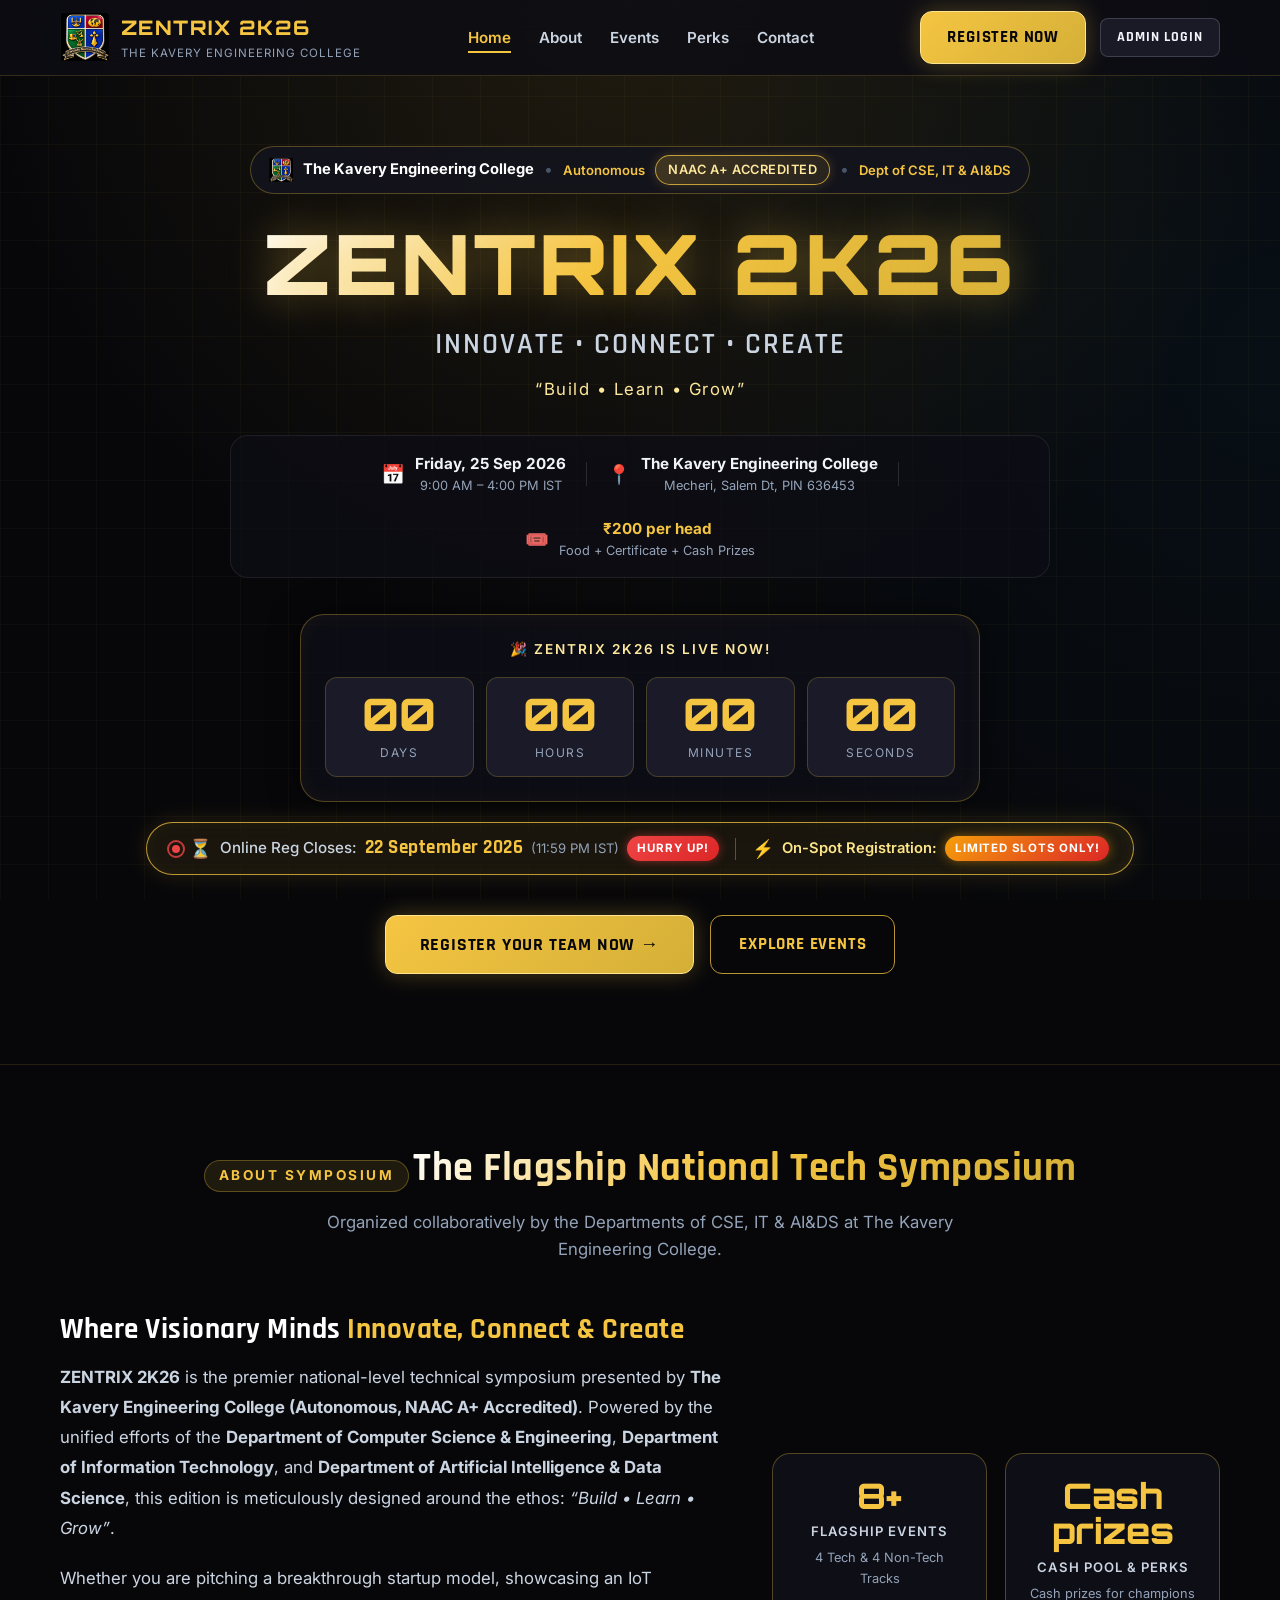
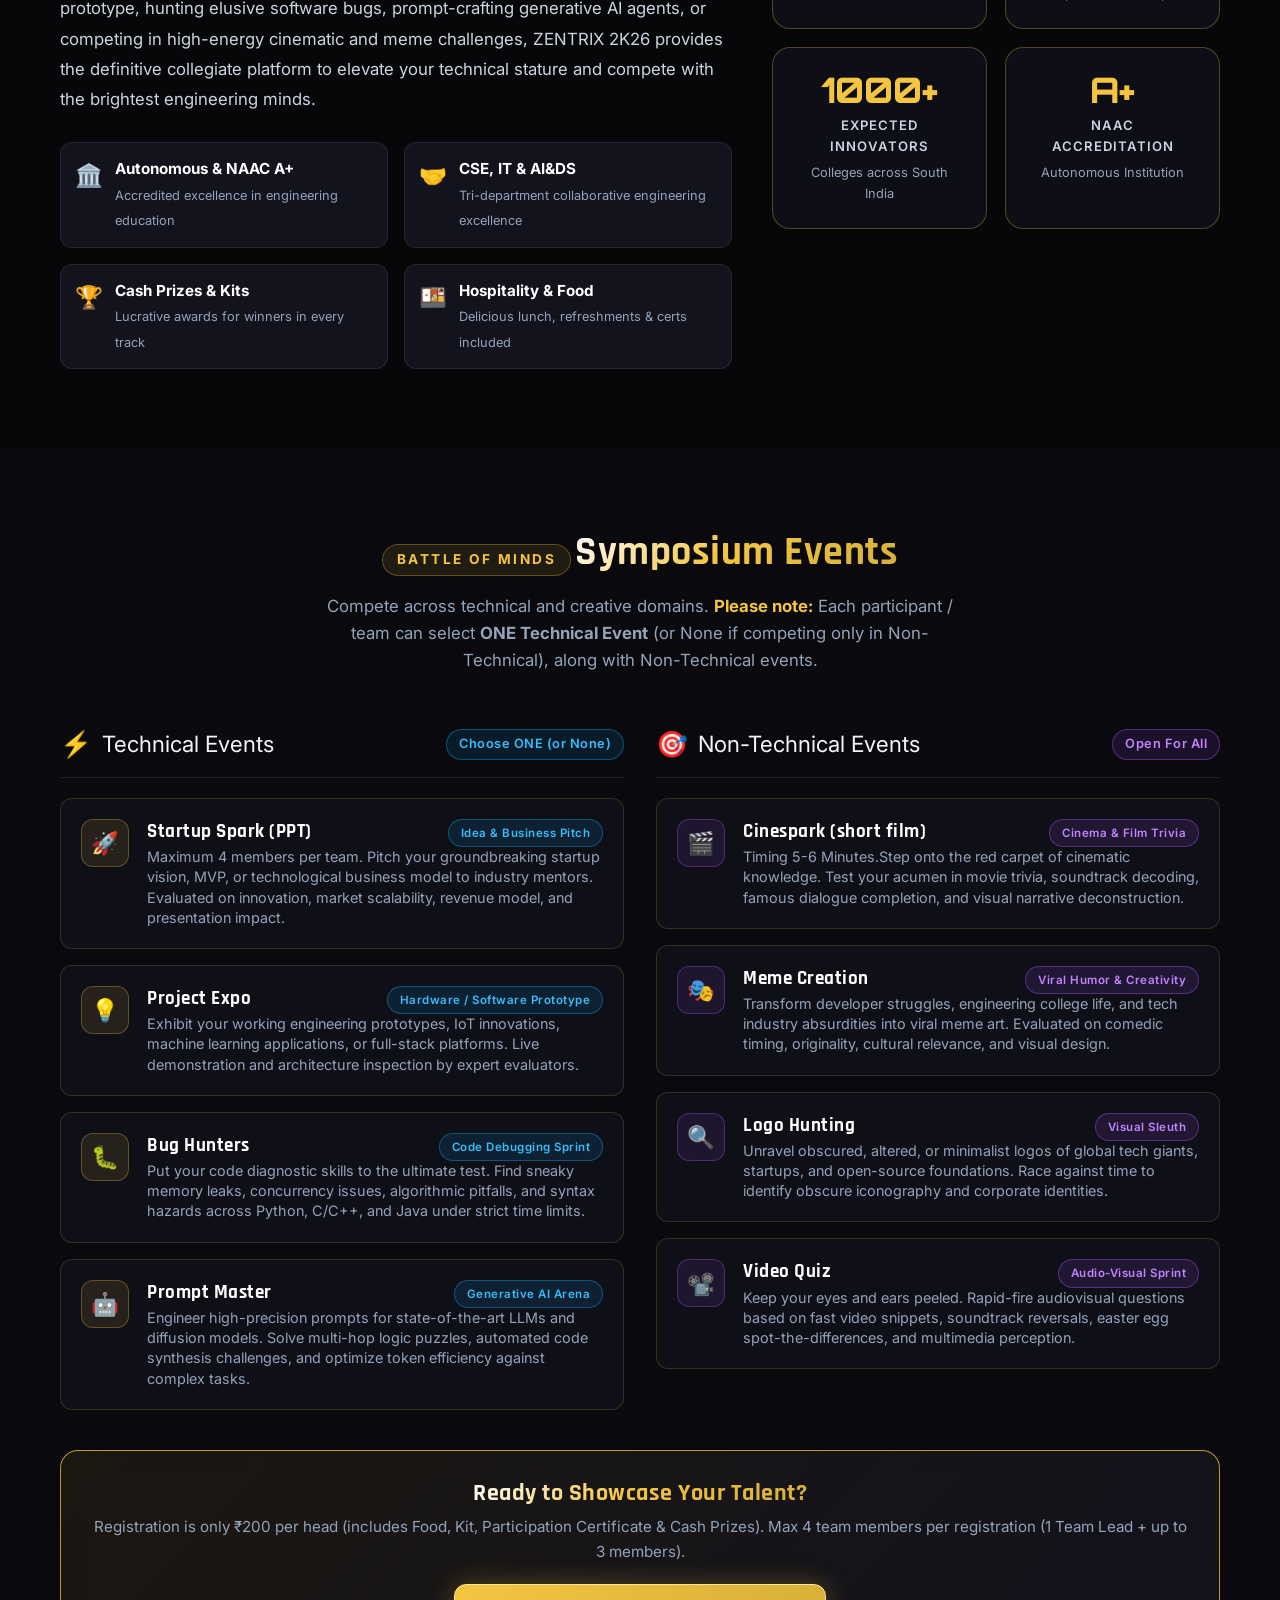
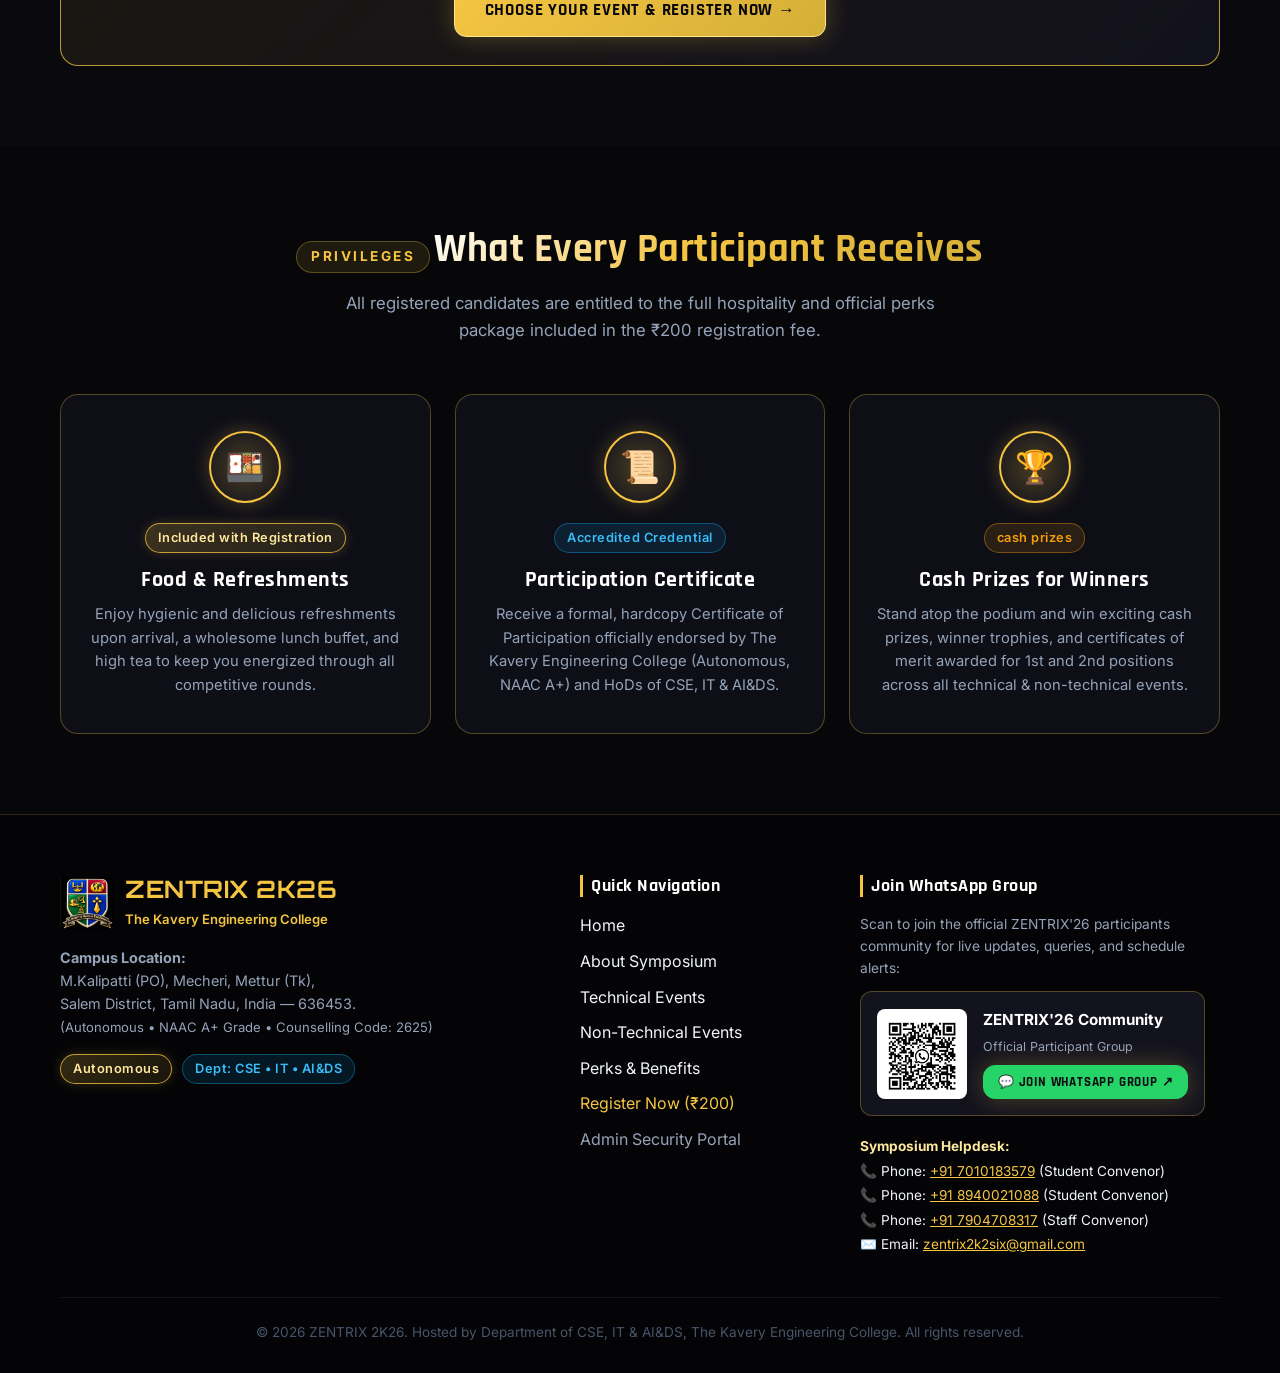
==== commit 3b960cfe: "feat: increase max team size to 4 and add None option for technical events" ====
--- a/index.html
+++ b/index.html
@@ -282,8 +282,8 @@
           <h2 class="section-title text-gold-gradient">Symposium Events</h2>
           <p class="section-desc">
             Compete across technical and creative domains.
-            <strong class="text-gold">Please note:</strong> Each participant / team selects
-            <strong>ONE Technical Event</strong> during registration, and can participate in Non-Technical events.
+            <strong class="text-gold">Please note:</strong> Each participant / team can select
+            <strong>ONE Technical Event</strong> (or None if competing only in Non-Technical), along with Non-Technical events.
           </p>
         </div>
 
@@ -295,7 +295,7 @@
                 <span style="font-size: 1.6rem;">⚡</span>
                 <span>Technical Events</span>
               </div>
-              <span class="badge badge-tech">Choose ONE on Registration</span>
+              <span class="badge badge-tech">Choose ONE (or None)</span>
             </div>
 
             <div class="event-list">
@@ -309,7 +309,8 @@
                     <span class="badge badge-tech" style="font-size: 0.72rem;">Idea &amp; Business Pitch</span>
                   </div>
                   <p class="event-desc">
-                    Maximum 3 members per team. Pitch your groundbreaking startup vision, MVP, or technological business model to
+                    Maximum 4 members per team. Pitch your groundbreaking startup vision, MVP, or technological business
+                    model to
                     industry
                     mentors. Evaluated on innovation, market scalability, revenue model, and presentation impact.
                   </p>
@@ -462,8 +463,8 @@
           <h3 style="font-size: 1.5rem; margin-bottom: 8px;" class="text-gold-gradient">Ready to Showcase Your Talent?
           </h3>
           <p class="text-muted" style="margin-bottom: 20px; font-size: 0.95rem;">
-            Registration is only ₹200 per head (includes Food, Kit, Participation Certificate &amp; Cash Prizes). Max 3
-            team members per registration (1 Team Lead + up to 2 members).
+            Registration is only ₹200 per head (includes Food, Kit, Participation Certificate &amp; Cash Prizes). Max 4
+            team members per registration (1 Team Lead + up to 3 members).
           </p>
           <a href="register.html" class="btn btn-primary" style="padding: 12px 30px;">
             Choose Your Event &amp; Register Now →
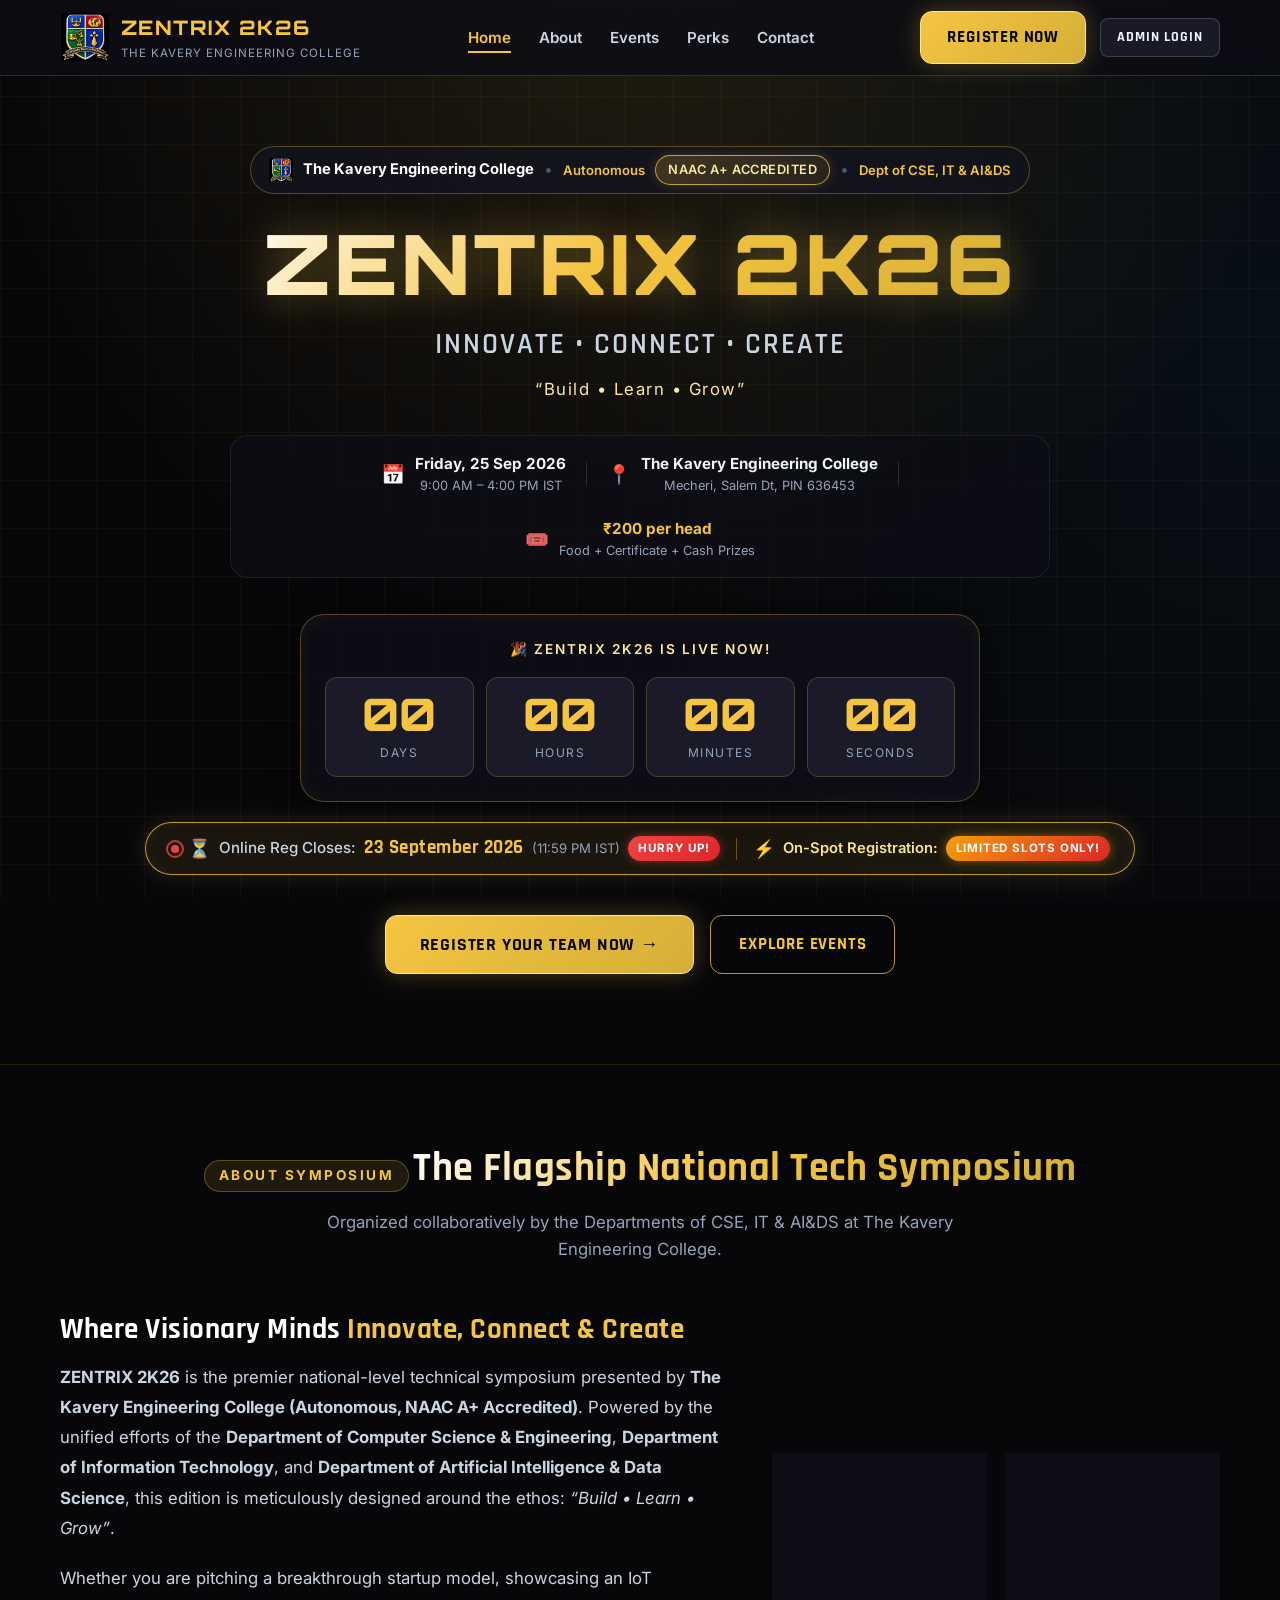
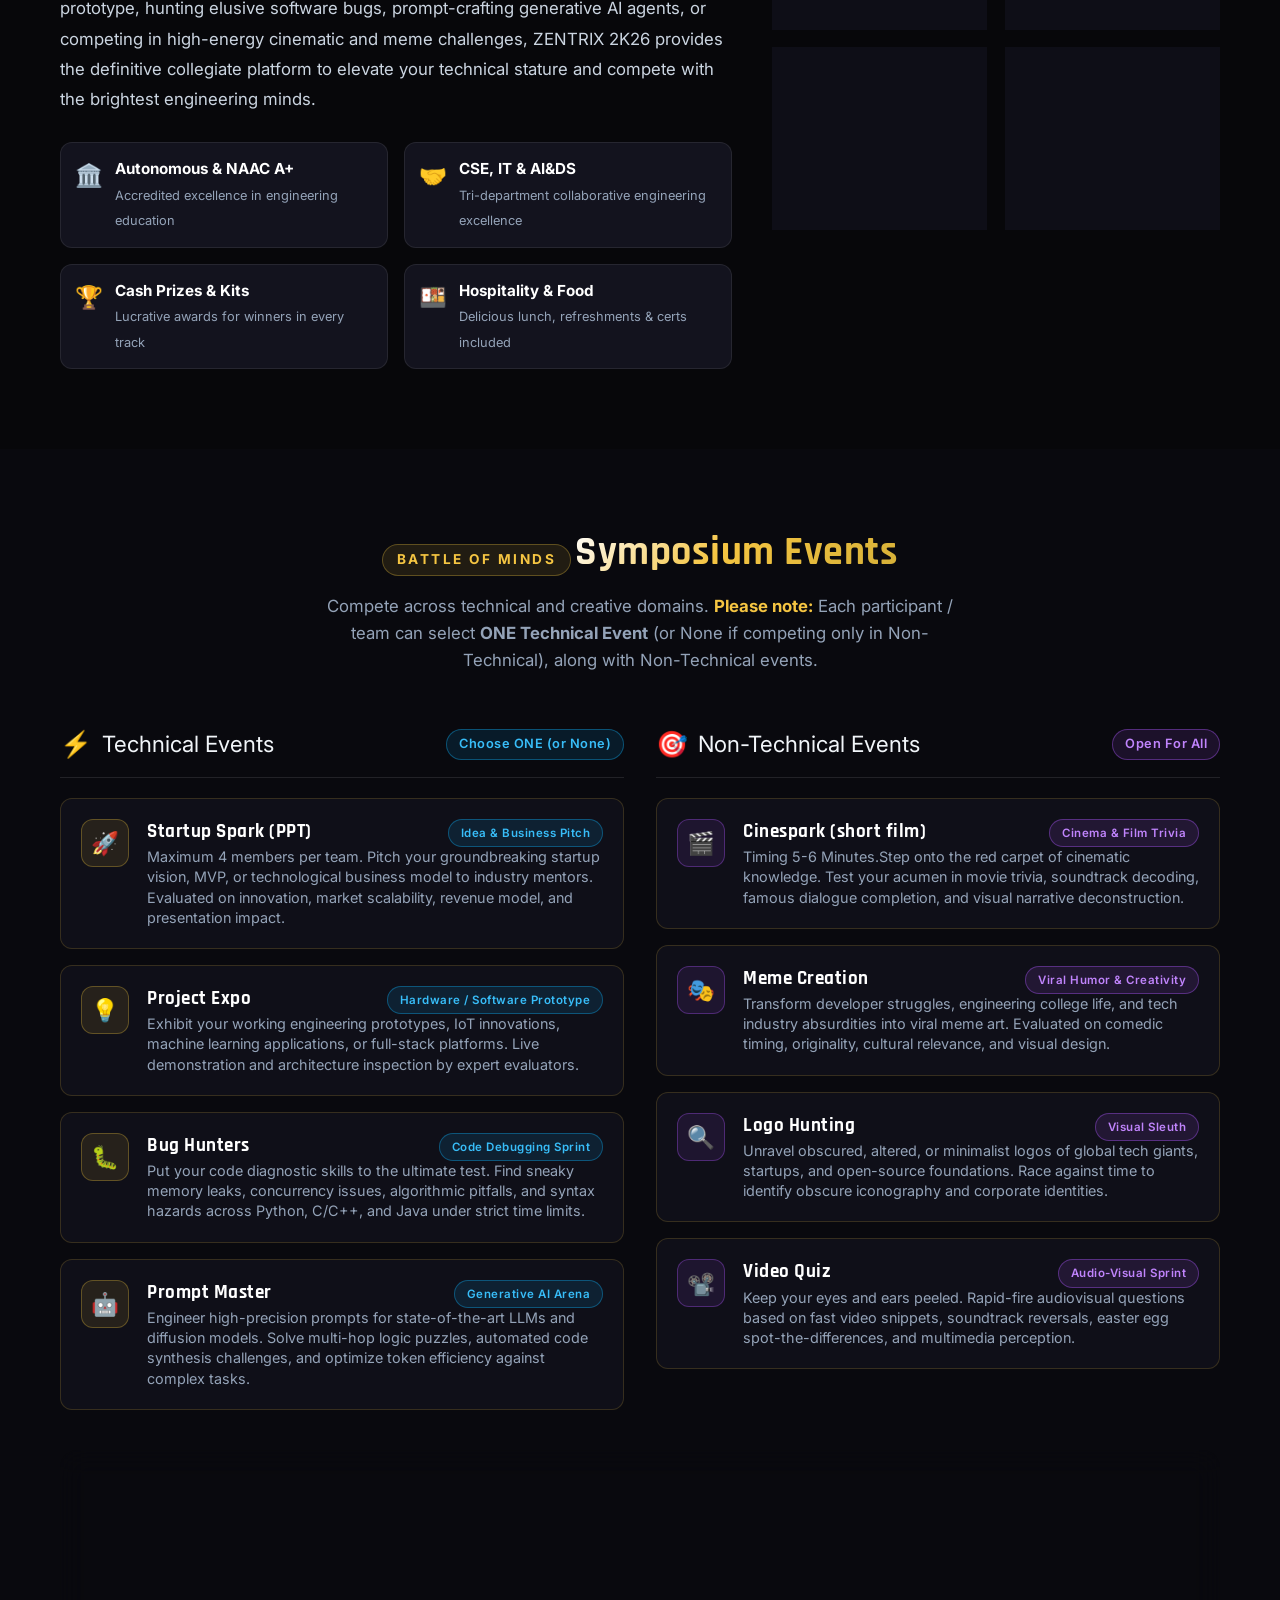
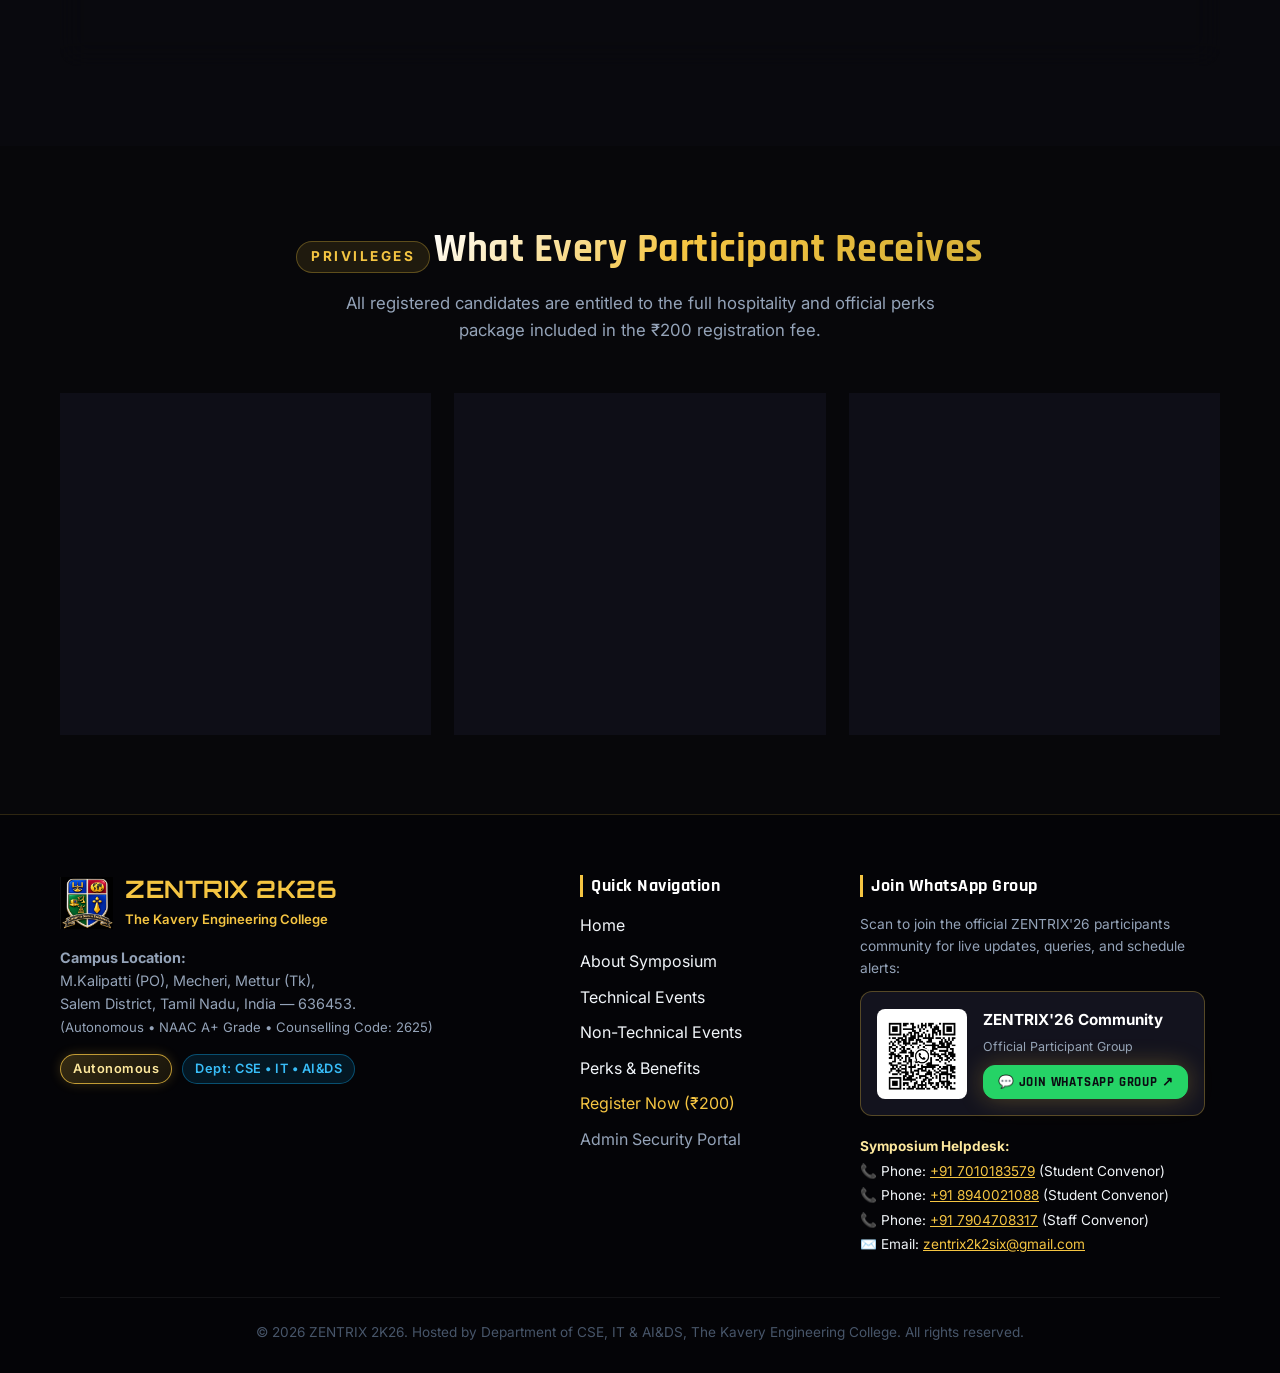
==== commit f228d521: "Update registration deadline to 23 September 2026 and sync countdown timer" ====
--- a/index.html
+++ b/index.html
@@ -153,7 +153,7 @@
             </span>
             <span class="deadline-pill-icon" aria-hidden="true">⏳</span>
             <span class="deadline-pill-label">Online Reg Closes:</span>
-            <strong class="deadline-pill-date">22 September 2026</strong>
+            <strong class="deadline-pill-date">23 September 2026</strong>
             <span class="deadline-pill-time">(11:59 PM IST)</span>
             <span class="deadline-pill-badge">Hurry Up!</span>
           </div>
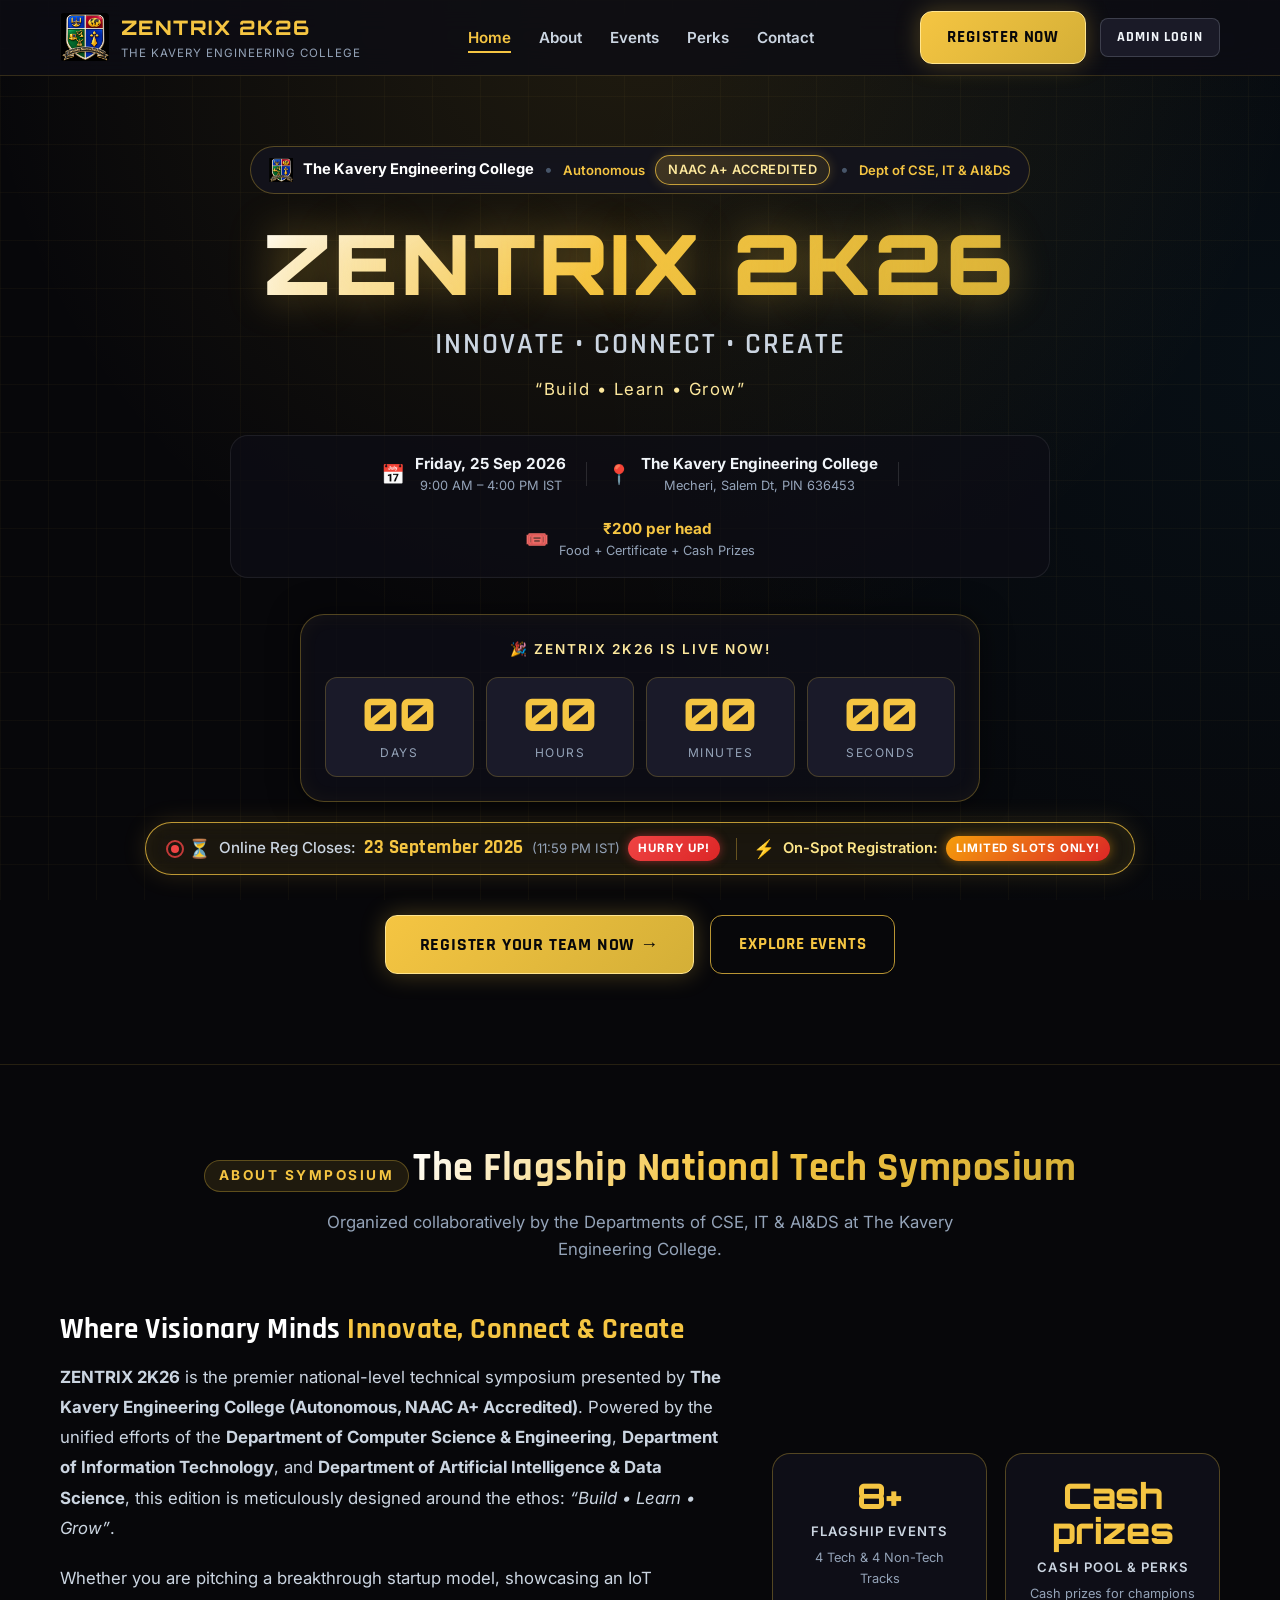
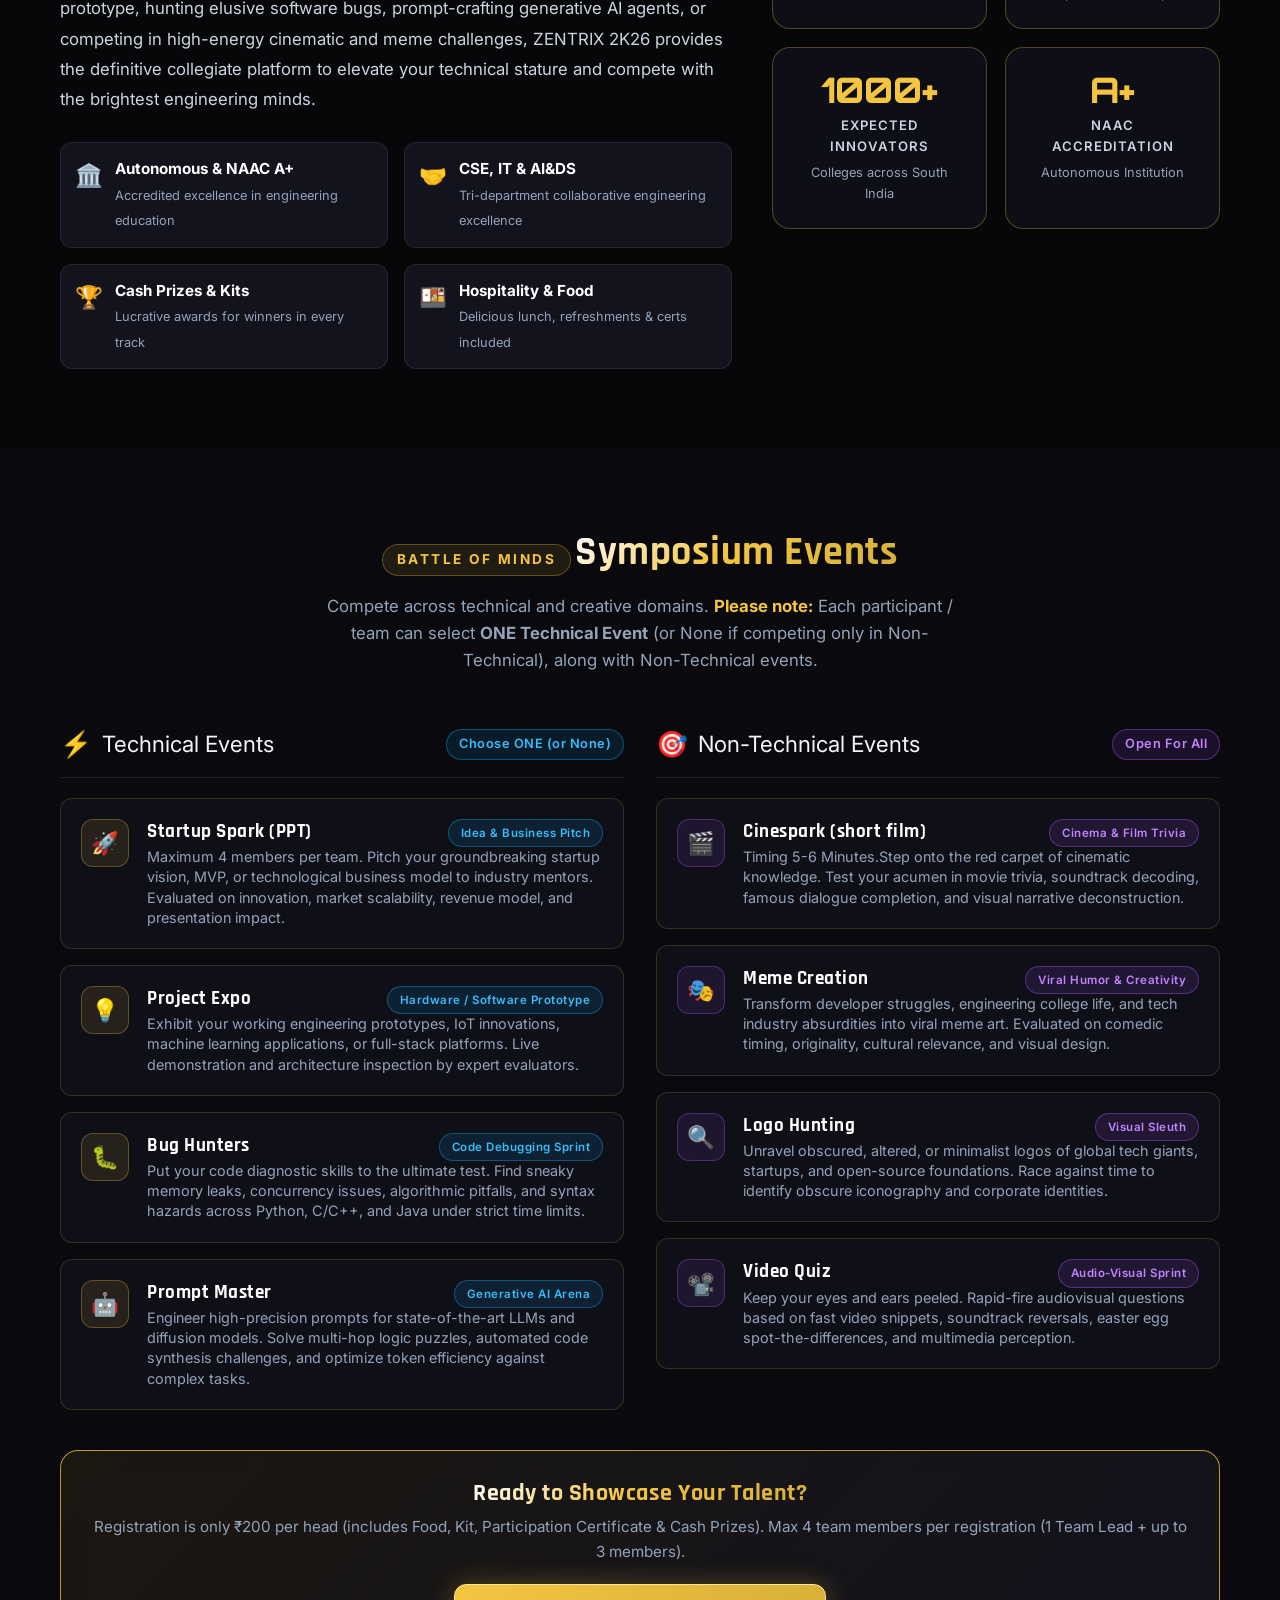
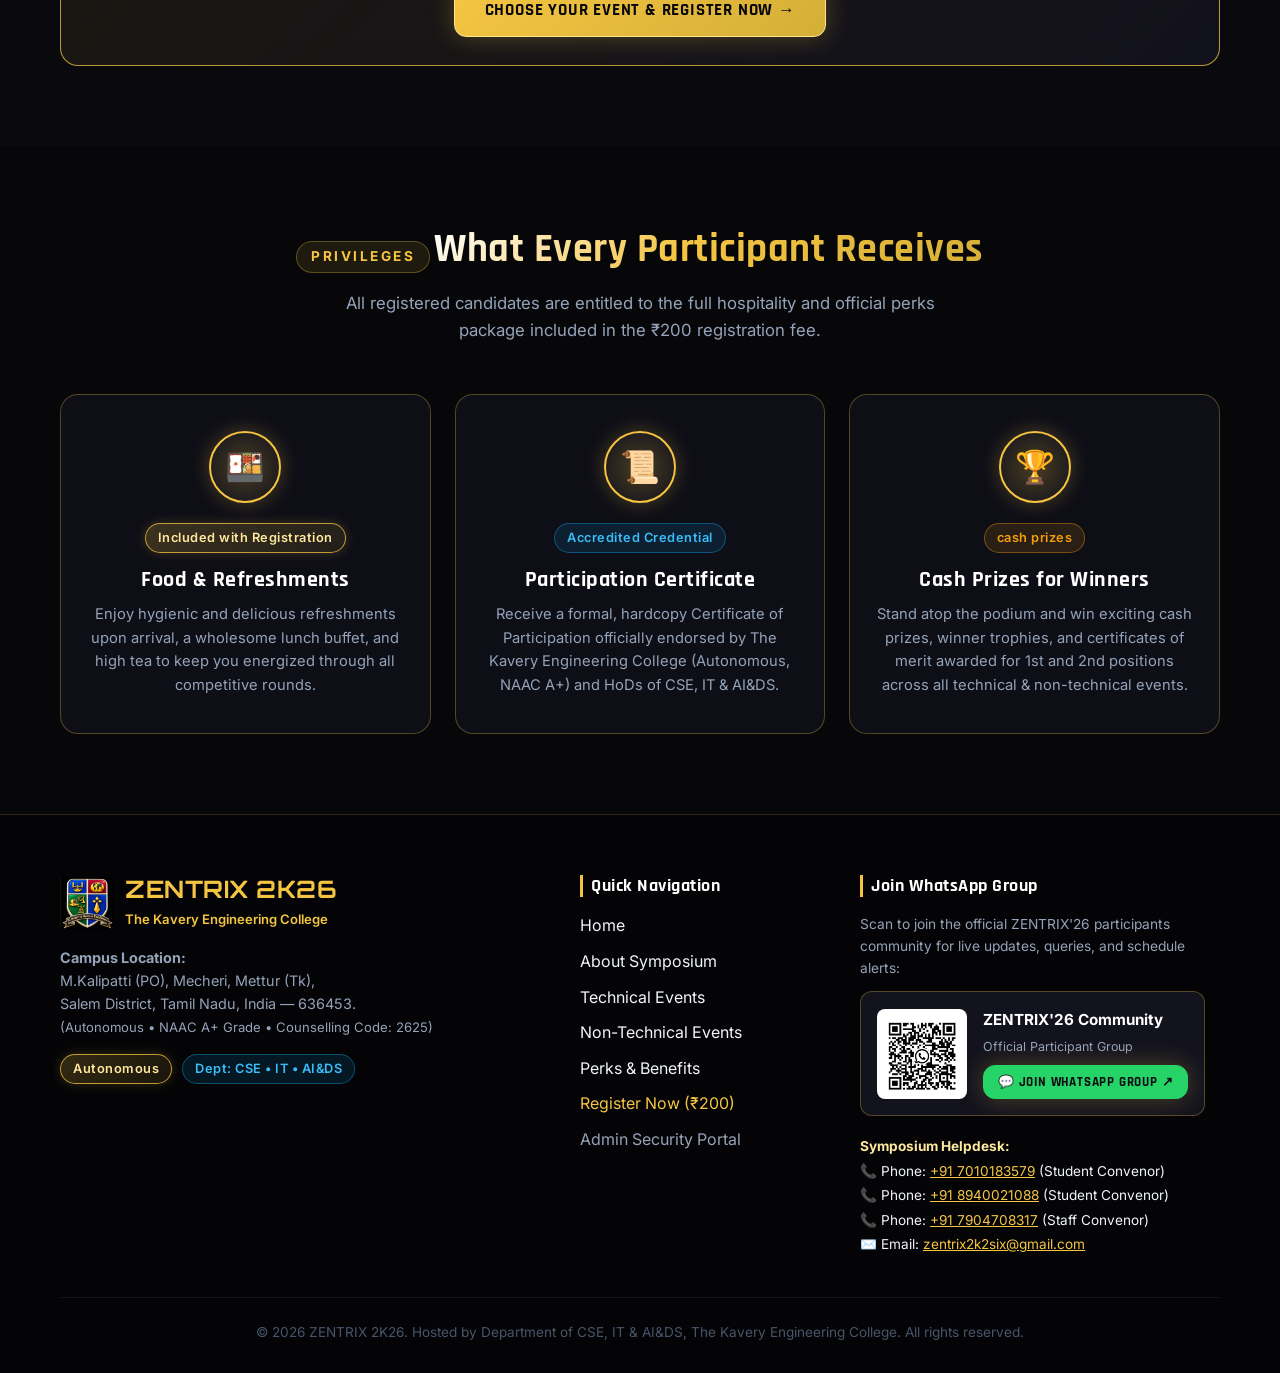
==== commit e2b1bf8c: "chore: add cache-busting version params to css and js imports" ====
--- a/index.html
+++ b/index.html
@@ -26,7 +26,7 @@
     content="National Level Technical Symposium | 25 September 2026. Register your team now!">
   <meta name="twitter:image" content="assets/og-image.png">
 
-  <link rel="stylesheet" href="css/style.css">
+  <link rel="stylesheet" href="css/style.css?v=20260923">
   <link rel="icon" type="image/png" href="assets/favicon.png">
 </head>
 
@@ -608,8 +608,8 @@
     </div>
   </footer>
 
-  <script type="module" src="js/main.js"></script>
-  <script type="module" src="js/countdown.js"></script>
+  <script type="module" src="js/main.js?v=20260923"></script>
+  <script type="module" src="js/countdown.js?v=20260923"></script>
 </body>
 
 </html>
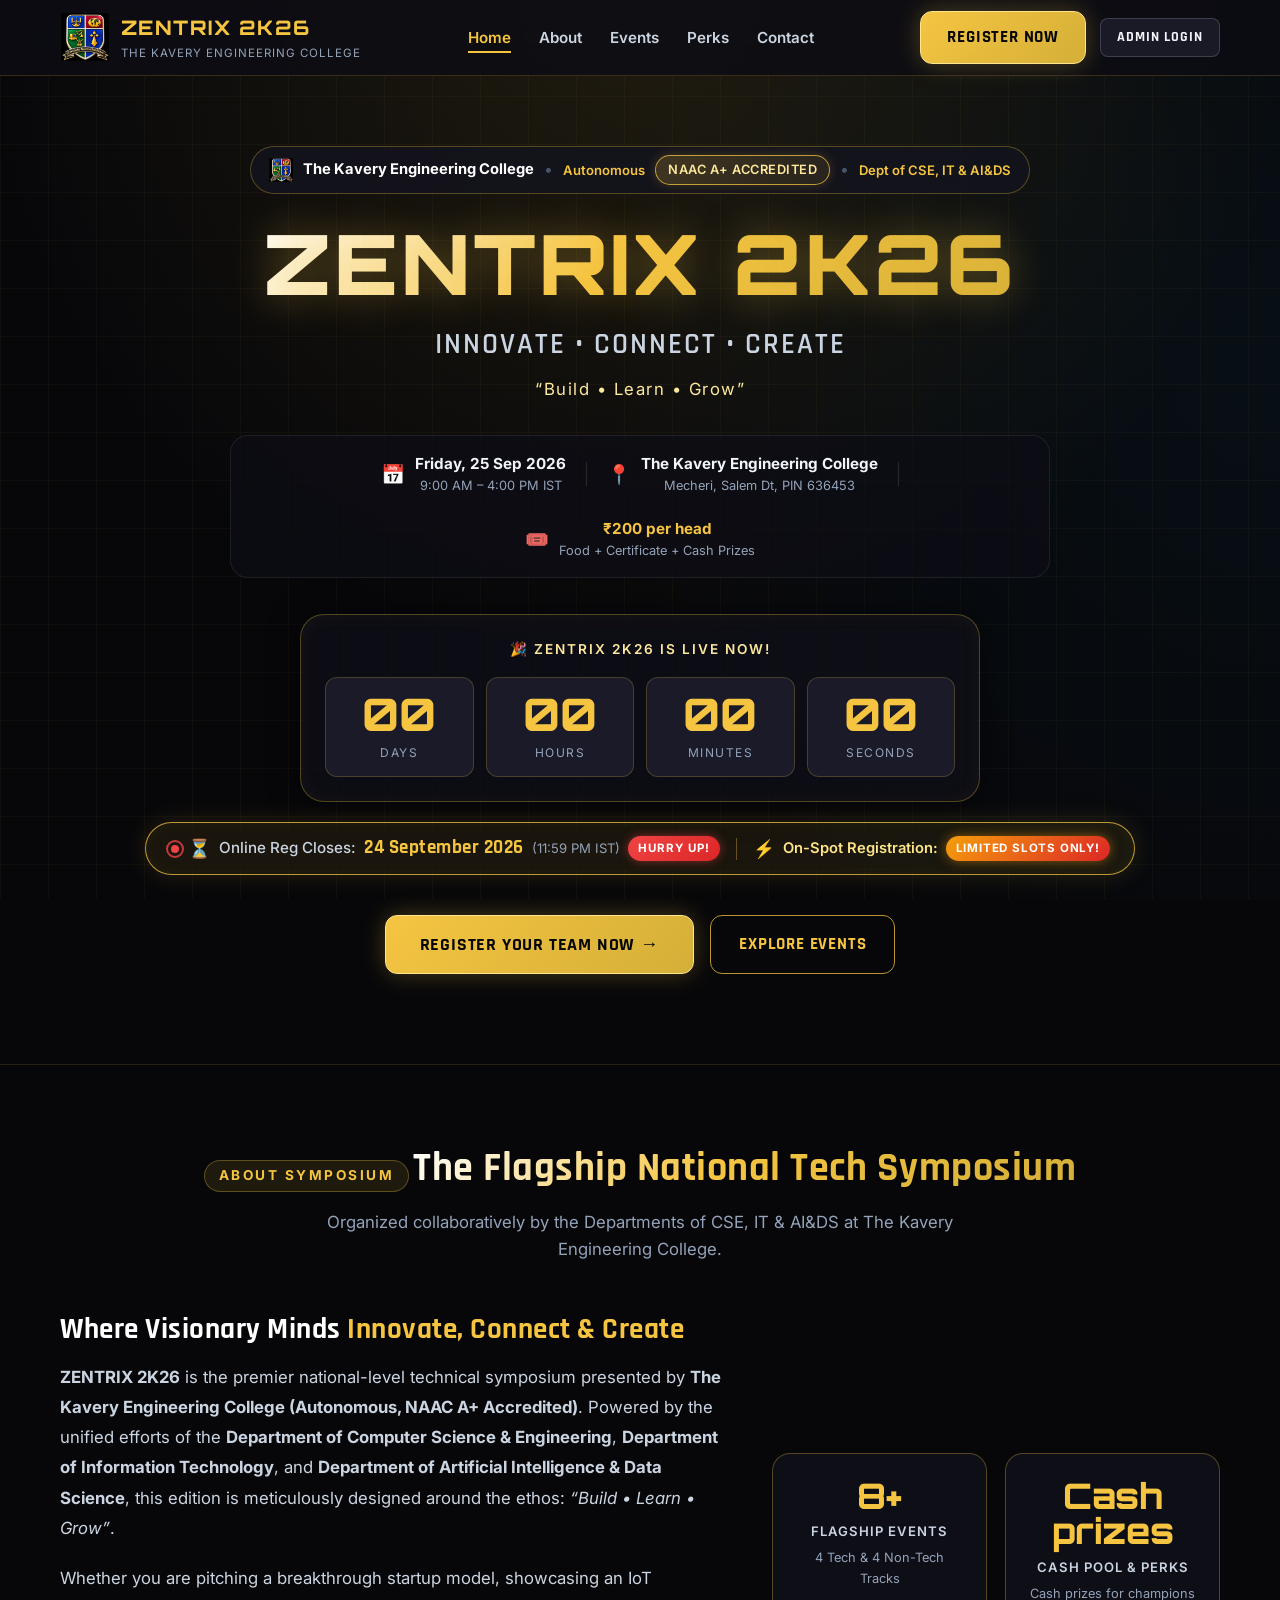
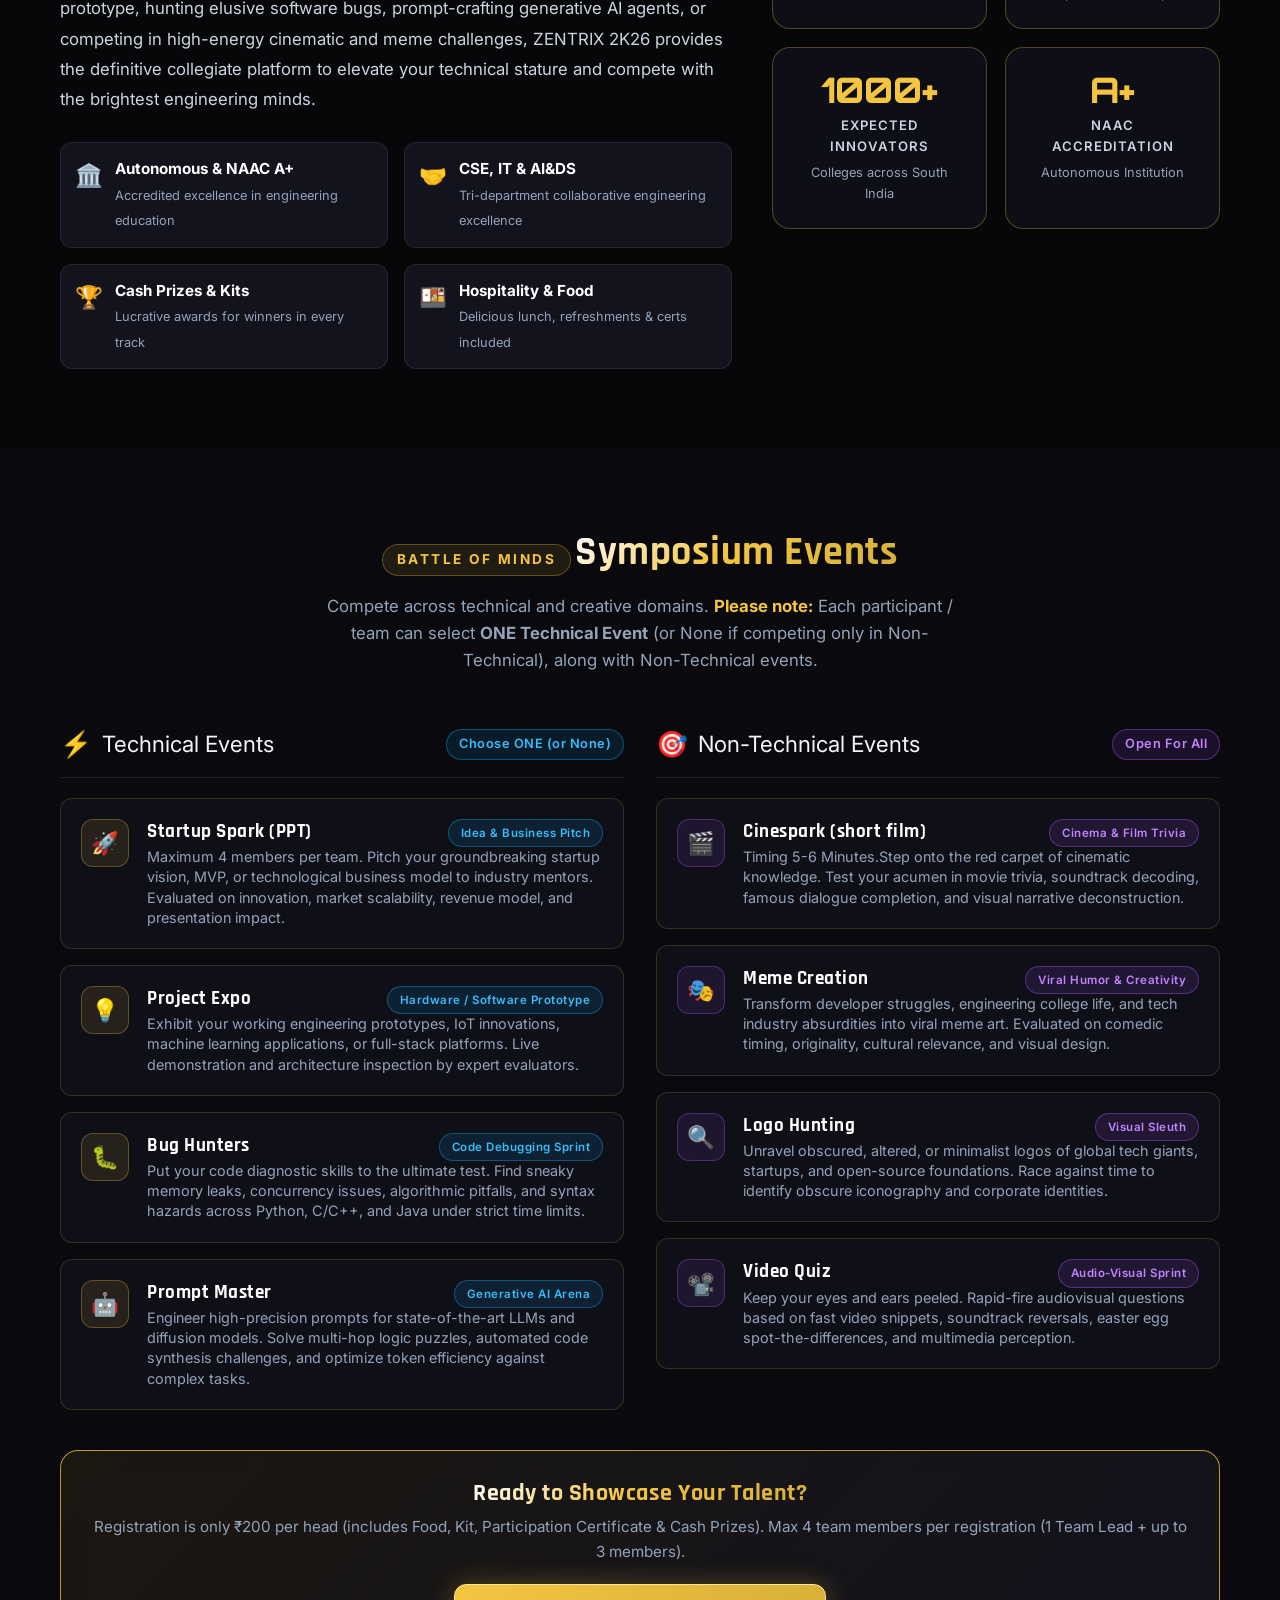
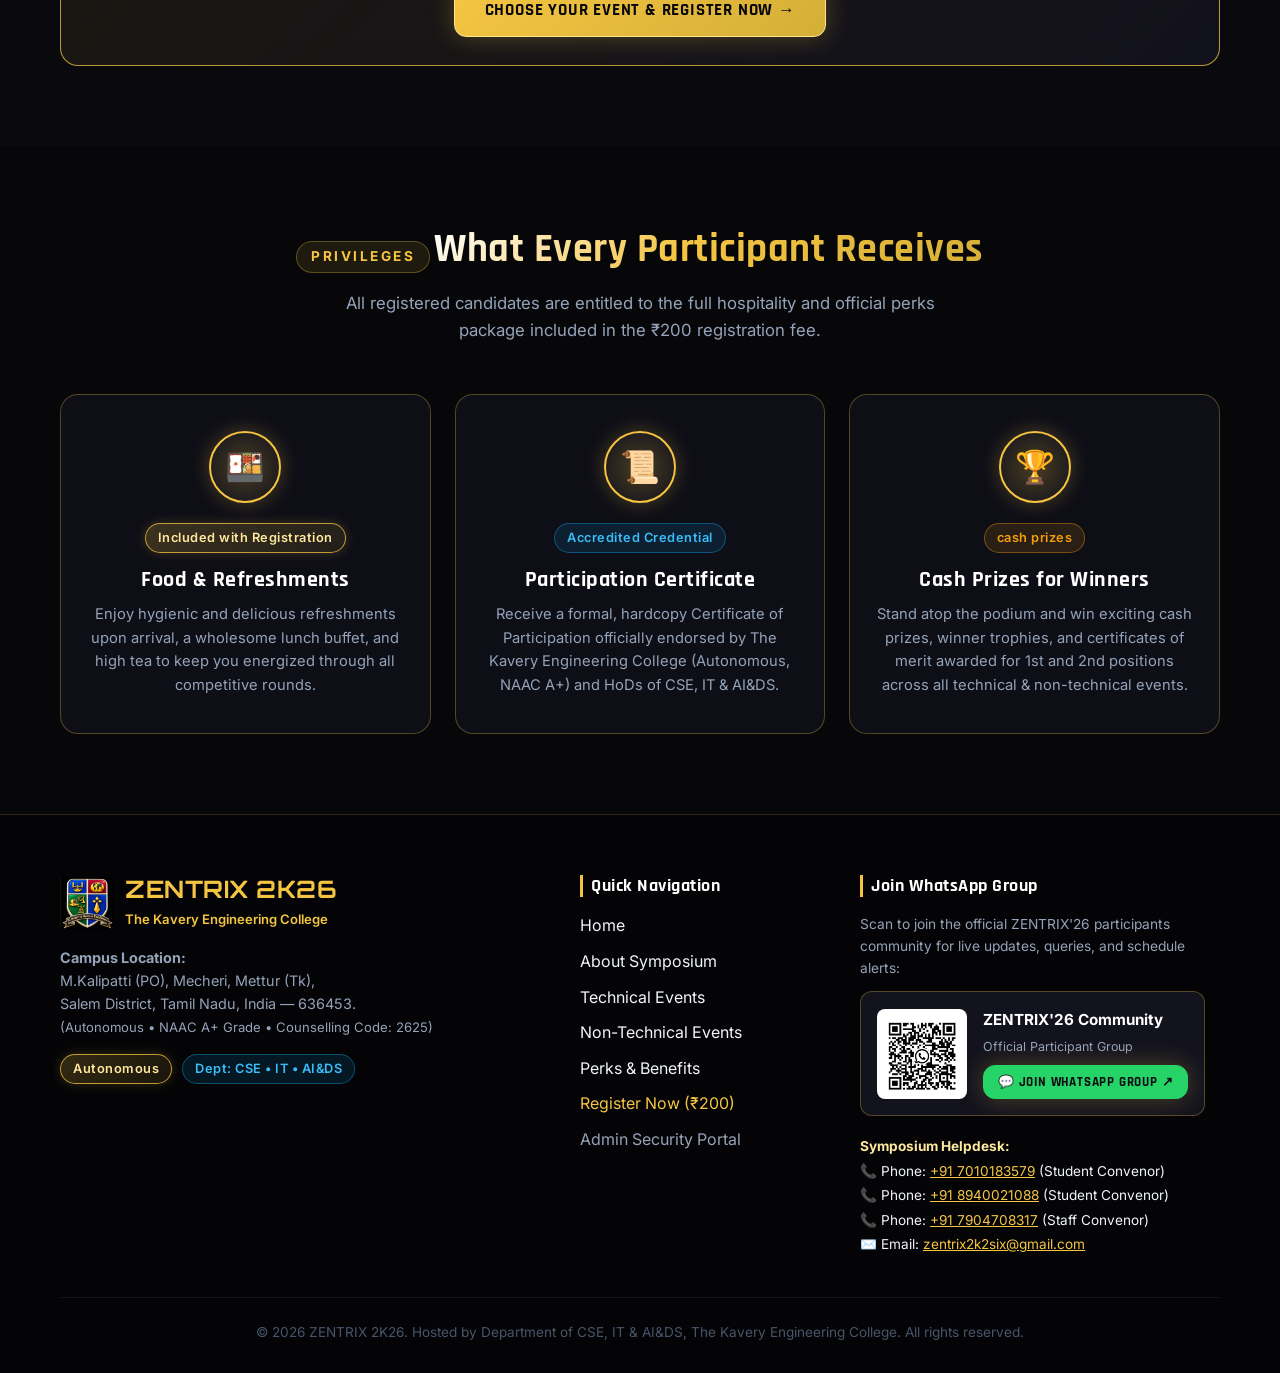
==== commit cbf9c4c4: "chore: update registration deadline and countdown timer to 24 September 2026" ====
--- a/index.html
+++ b/index.html
@@ -153,7 +153,7 @@
             </span>
             <span class="deadline-pill-icon" aria-hidden="true">⏳</span>
             <span class="deadline-pill-label">Online Reg Closes:</span>
-            <strong class="deadline-pill-date">23 September 2026</strong>
+            <strong class="deadline-pill-date">24 September 2026</strong>
             <span class="deadline-pill-time">(11:59 PM IST)</span>
             <span class="deadline-pill-badge">Hurry Up!</span>
           </div>
@@ -608,8 +608,8 @@
     </div>
   </footer>
 
-  <script type="module" src="js/main.js?v=20260923"></script>
-  <script type="module" src="js/countdown.js?v=20260923"></script>
+  <script type="module" src="js/main.js?v=20260924"></script>
+  <script type="module" src="js/countdown.js?v=20260924"></script>
 </body>
 
 </html>
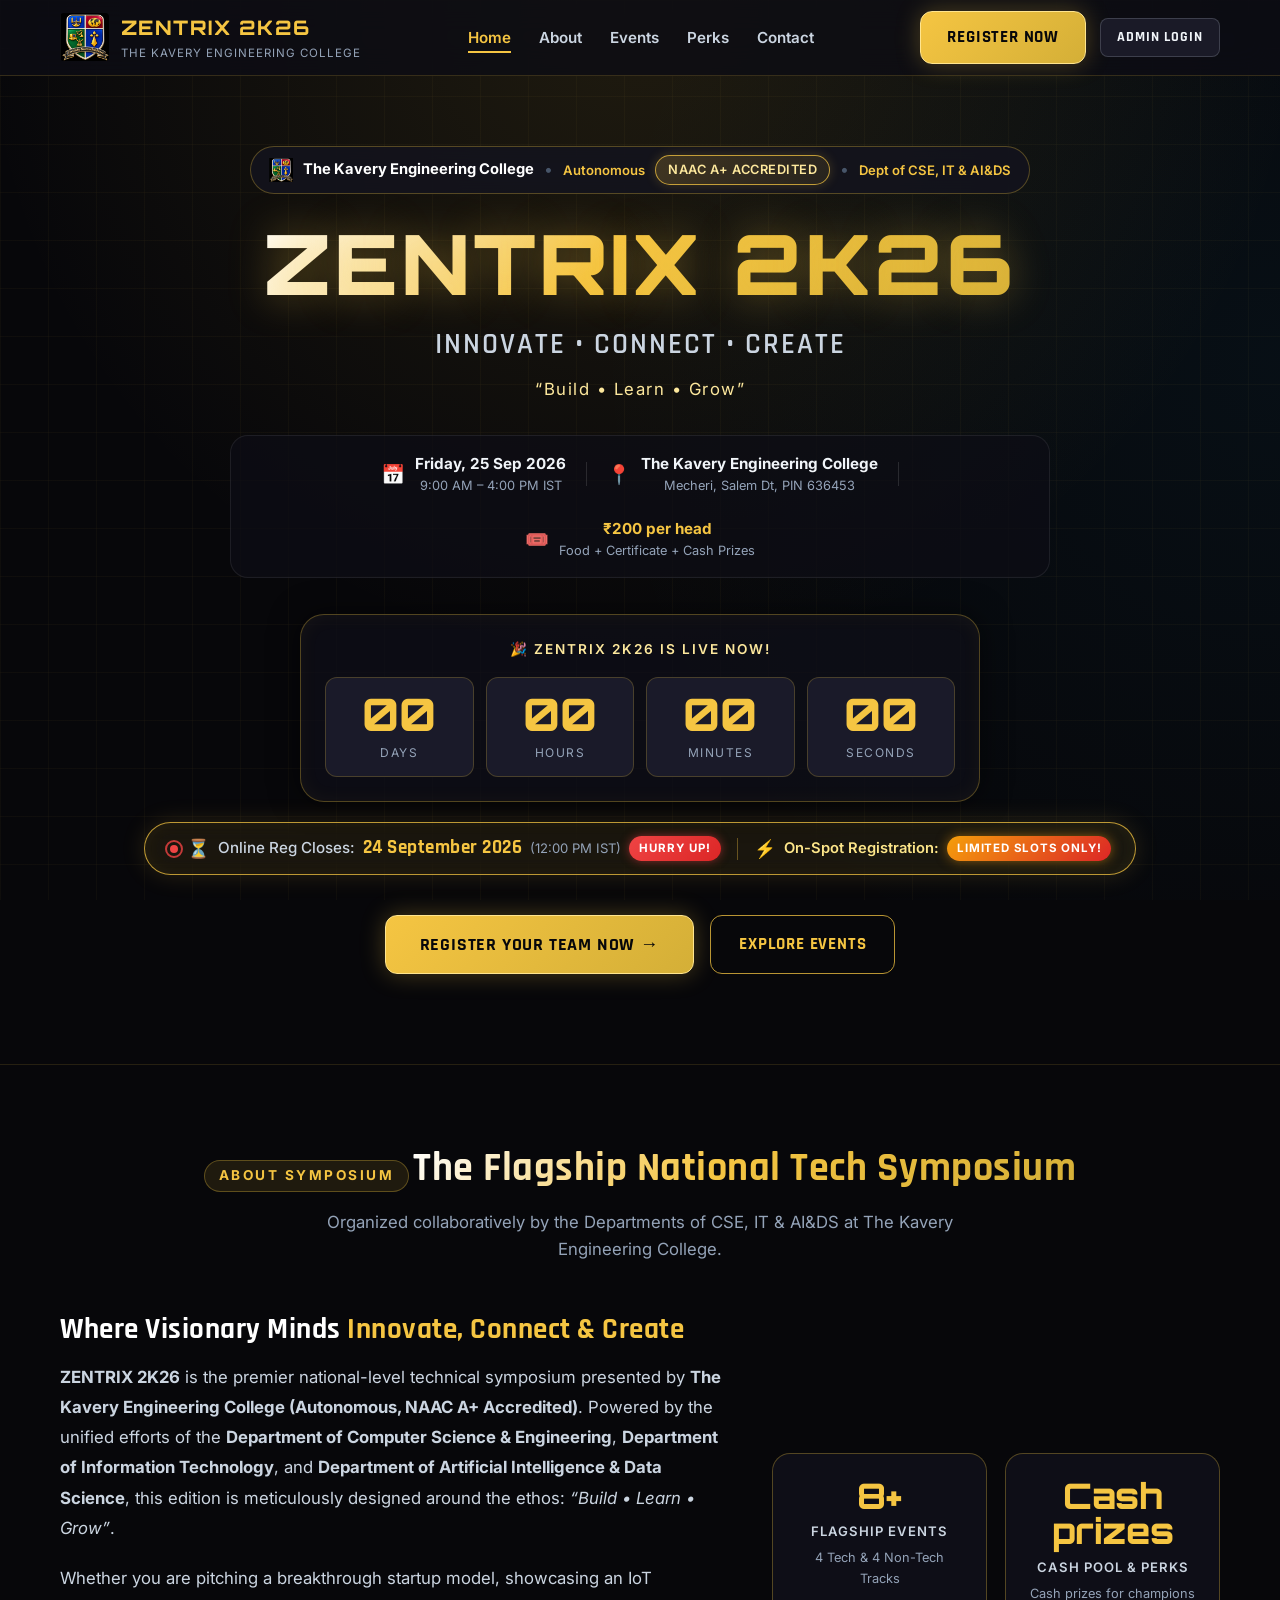
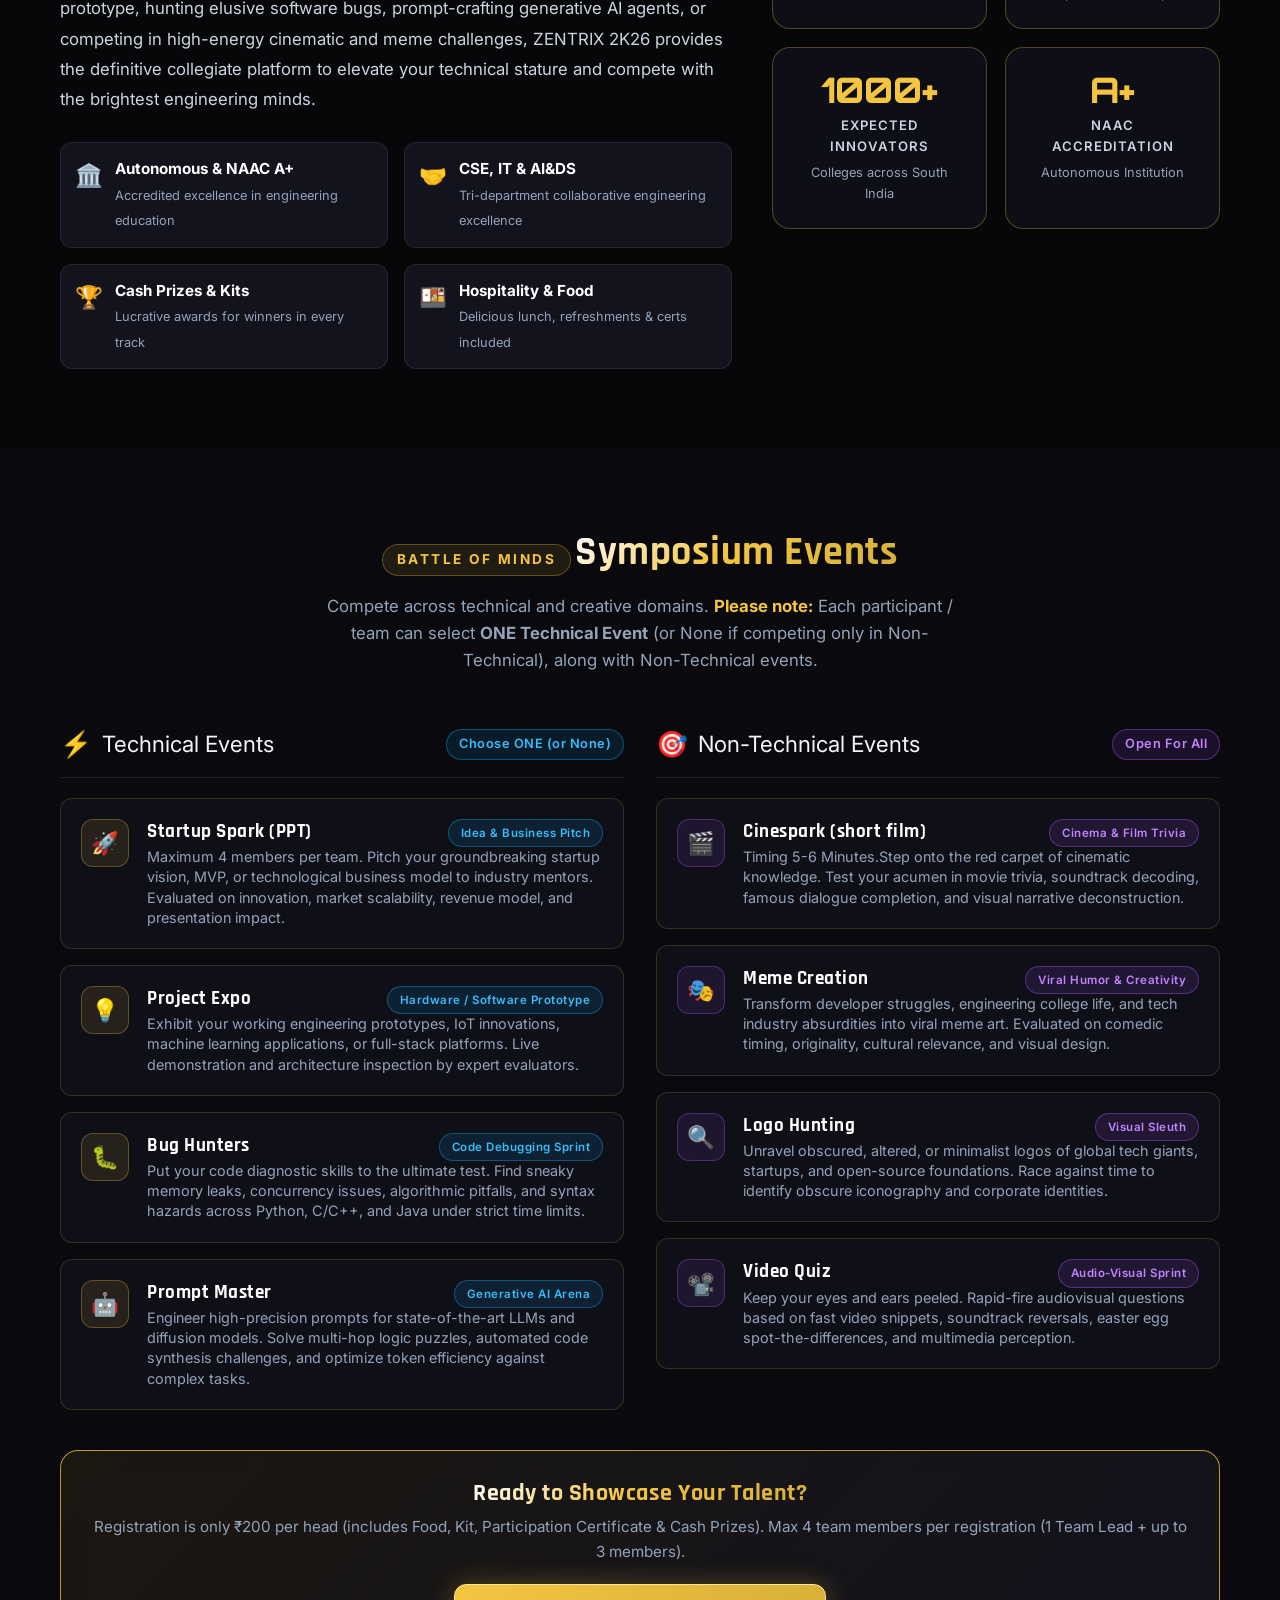
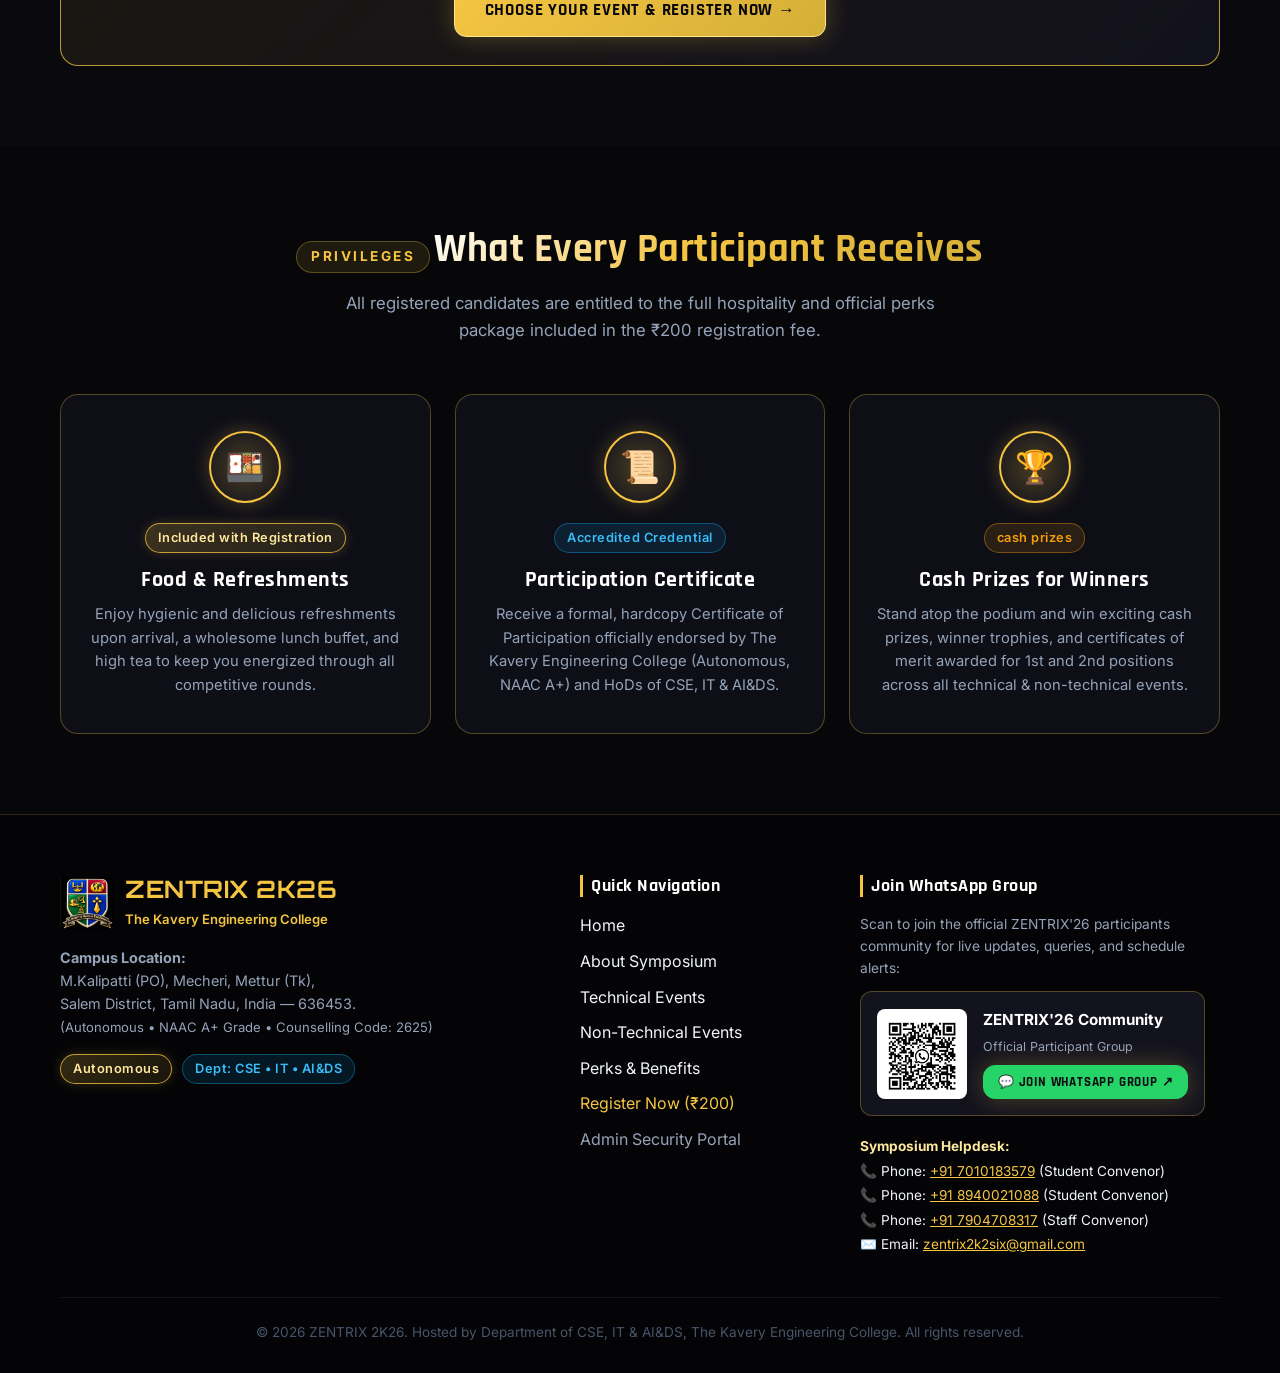
==== commit cd20138a: "Update registration deadline to 24 September 2026, 12:00 PM IST" ====
--- a/index.html
+++ b/index.html
@@ -26,7 +26,11 @@
     content="National Level Technical Symposium | 25 September 2026. Register your team now!">
   <meta name="twitter:image" content="assets/og-image.png">
 
-  <link rel="stylesheet" href="css/style.css?v=20260923">
+  <meta http-equiv="Cache-Control" content="no-cache, no-store, must-revalidate">
+  <meta http-equiv="Pragma" content="no-cache">
+  <meta http-equiv="Expires" content="0">
+
+  <link rel="stylesheet" href="css/style.css?v=20260924">
   <link rel="icon" type="image/png" href="assets/favicon.png">
 </head>
 
@@ -154,7 +158,7 @@
             <span class="deadline-pill-icon" aria-hidden="true">⏳</span>
             <span class="deadline-pill-label">Online Reg Closes:</span>
             <strong class="deadline-pill-date">24 September 2026</strong>
-            <span class="deadline-pill-time">(11:59 PM IST)</span>
+            <span class="deadline-pill-time">(12:00 PM IST)</span>
             <span class="deadline-pill-badge">Hurry Up!</span>
           </div>
           <div class="deadline-pill-divider" aria-hidden="true"></div>
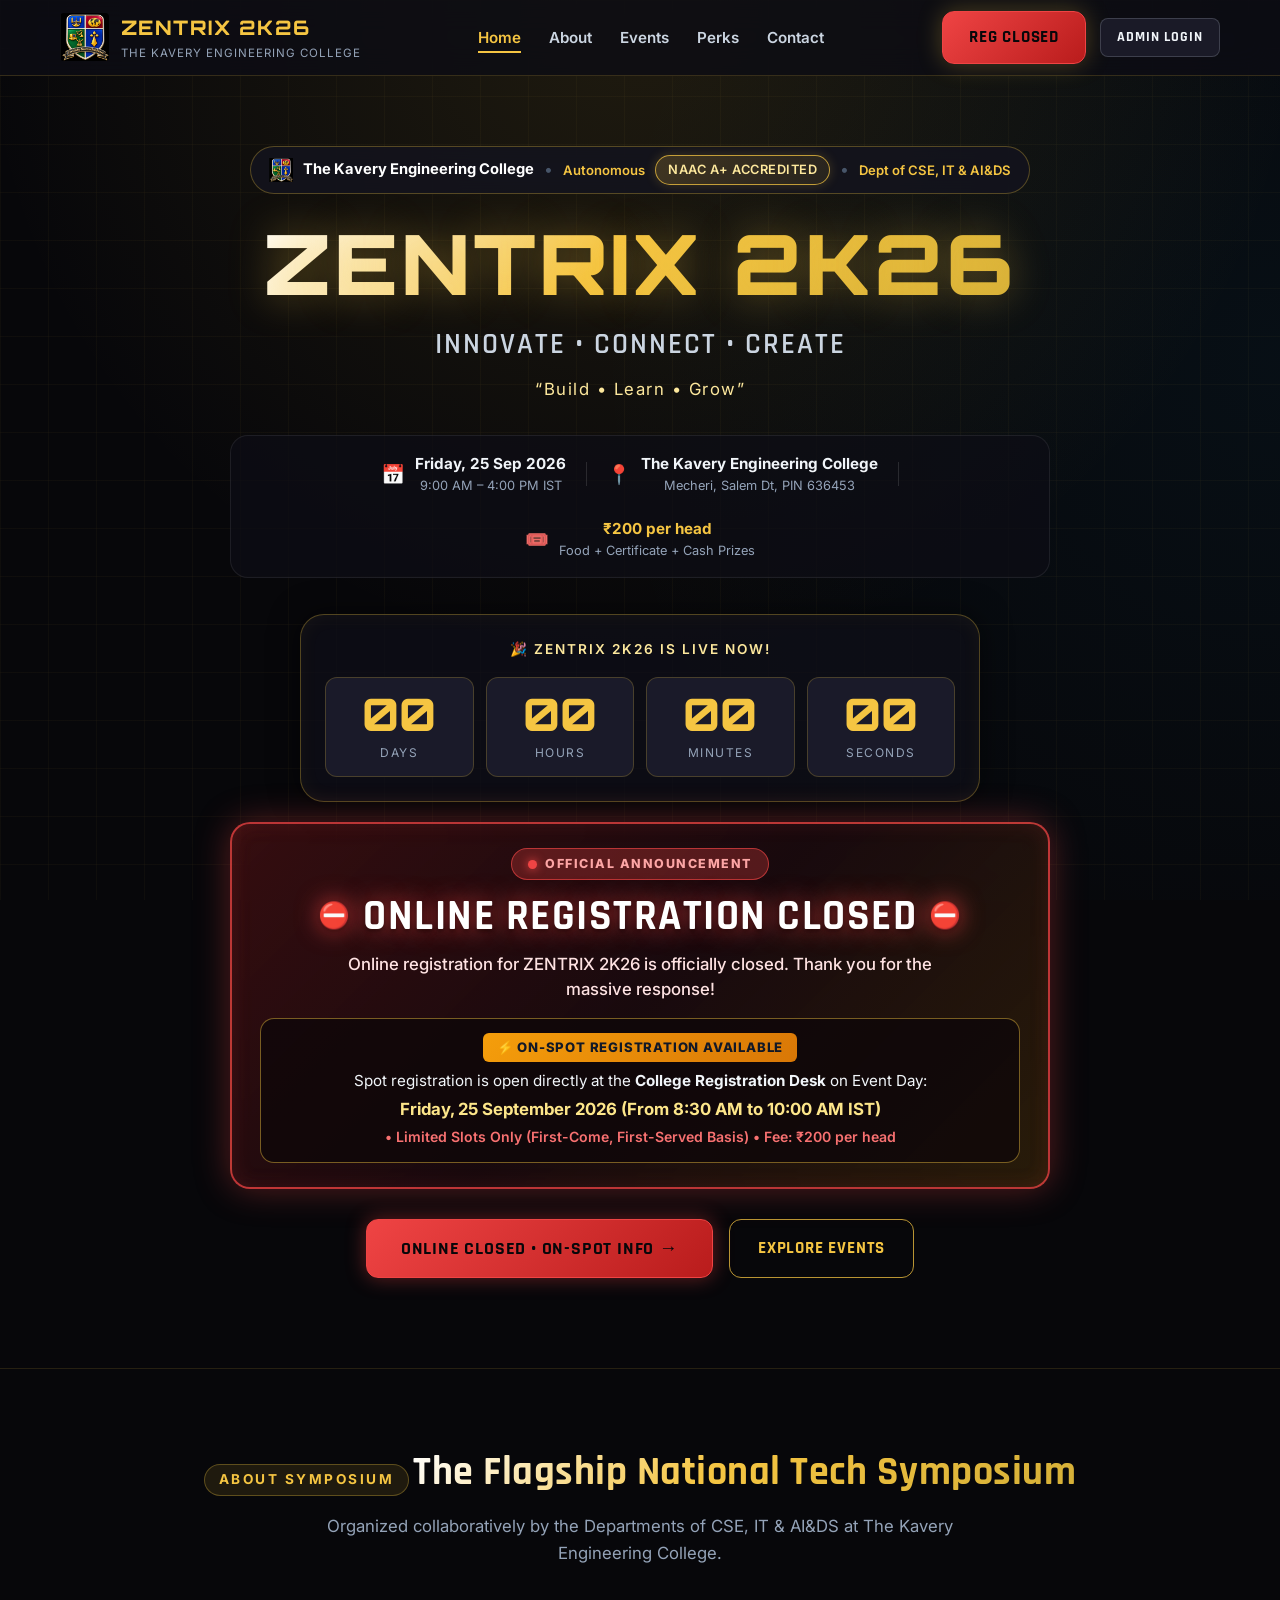
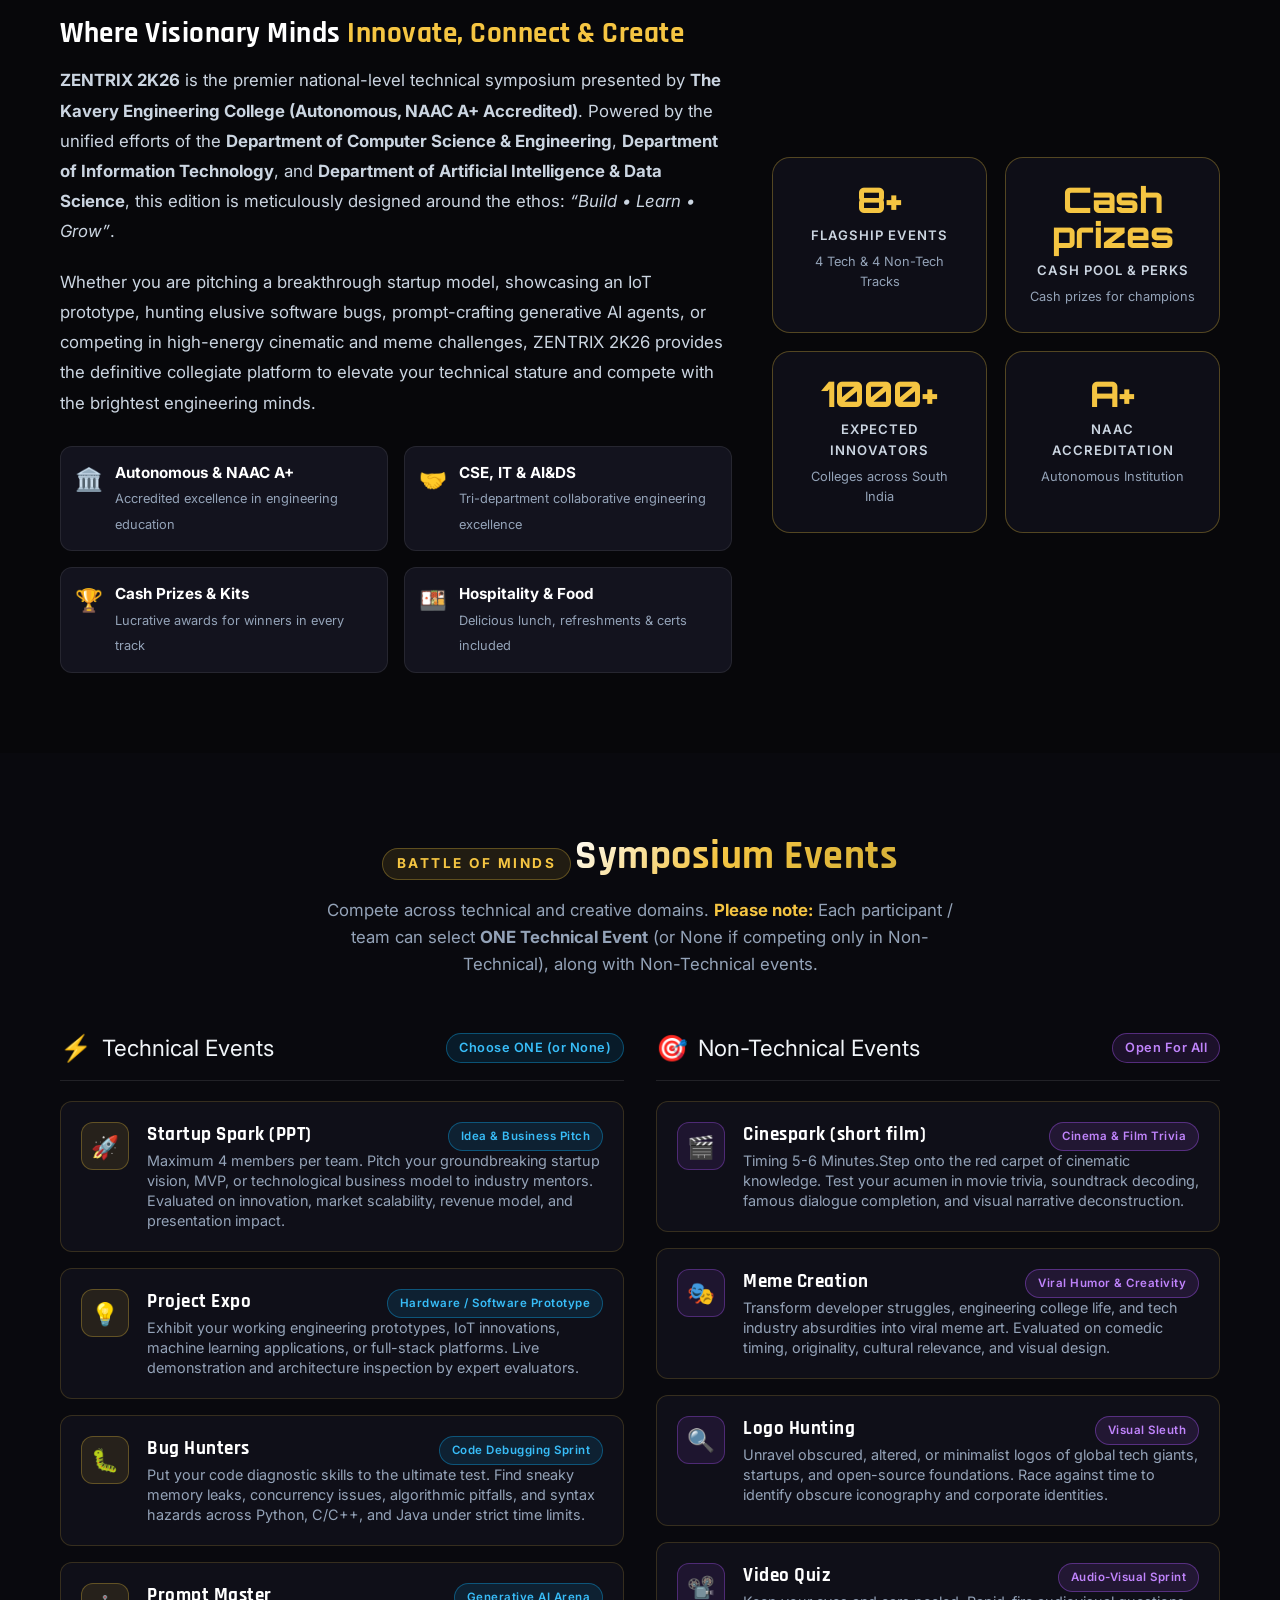
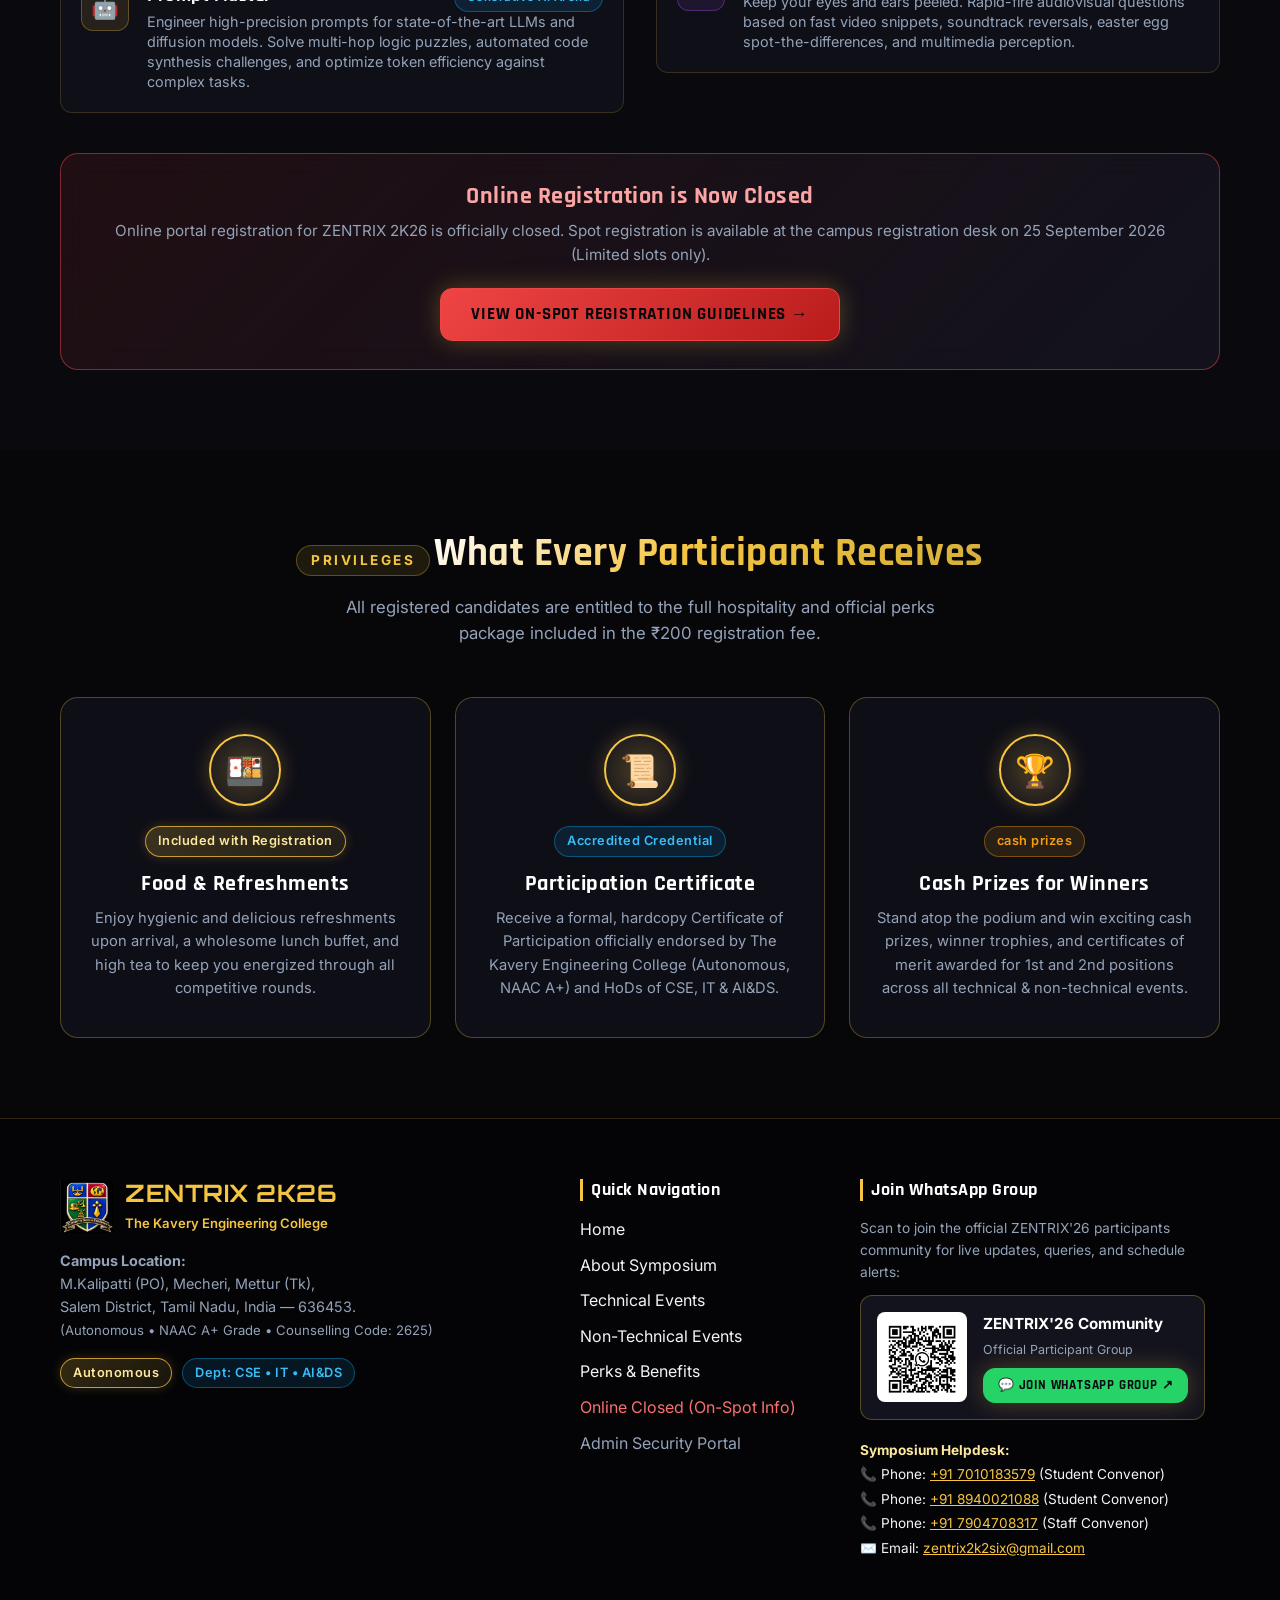
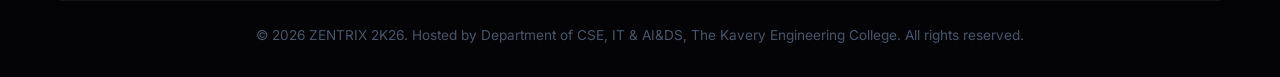
==== commit 5aa09adb: "feat: close online registrations and add prominent hero closed banner with on-spot info" ====
--- a/index.html
+++ b/index.html
@@ -68,7 +68,7 @@
 
       <!-- Right: Action Buttons -->
       <div class="nav-actions">
-        <a href="register.html" class="btn btn-primary" id="nav-register-btn">Register Now</a>
+        <a href="register.html" class="btn btn-primary" id="nav-register-btn" style="background: linear-gradient(135deg, #EF4444 0%, #B91C1C 100%); border-color: #EF4444;">Reg Closed</a>
         <a href="admin-login.html" class="btn btn-admin" id="nav-admin-btn" title="Symposium Administrator Portal">Admin
           Login</a>
       </div>
@@ -126,7 +126,7 @@
 
         <!-- Live Countdown Component -->
         <div class="countdown-box" id="countdown-container" aria-label="Event Countdown">
-          <div class="countdown-label" id="cd-label">⏳ Online Registration Closes In ⏳</div>
+          <div class="countdown-label" id="cd-label">⚡ Symposium Starts In ⚡</div>
           <div class="countdown-grid">
             <div class="countdown-unit">
               <span class="countdown-val" id="cd-days">00</span>
@@ -147,33 +147,35 @@
           </div>
         </div>
 
-        <!-- Registration Ending Date & On-Spot Notice (Directly Below Countdown Timer) -->
-        <div class="countdown-deadline-pill" id="hero-reg-deadline"
-          aria-label="Registration Deadline and On-Spot Notice">
-          <div class="deadline-pill-group">
-            <span class="pulse-beacon" aria-hidden="true">
-              <span class="beacon-ring"></span>
-              <span class="beacon-dot"></span>
-            </span>
-            <span class="deadline-pill-icon" aria-hidden="true">⏳</span>
-            <span class="deadline-pill-label">Online Reg Closes:</span>
-            <strong class="deadline-pill-date">24 September 2026</strong>
-            <span class="deadline-pill-time">(12:00 PM IST)</span>
-            <span class="deadline-pill-badge">Hurry Up!</span>
-          </div>
-          <div class="deadline-pill-divider" aria-hidden="true"></div>
-          <div class="deadline-onspot-group">
-            <span class="onspot-pill-icon" aria-hidden="true">⚡</span>
-            <span class="onspot-pill-label">On-Spot Registration:</span>
-            <span class="onspot-pill-badge">Limited Slots Only!</span>
+        <!-- Big "Online Registration Closed" Hero Announcement Banner (Directly Below Countdown Timer) -->
+        <div class="reg-closed-hero-box" id="hero-reg-closed-banner" role="alert" aria-label="Online Registration Closed Announcement">
+          <div class="reg-closed-badge">
+            <span class="closed-pulse-dot" aria-hidden="true"></span>
+            <span>OFFICIAL ANNOUNCEMENT</span>
+          </div>
+          <h2 class="reg-closed-heading">
+            <span class="closed-icon" aria-hidden="true">⛔</span>
+            ONLINE REGISTRATION CLOSED
+            <span class="closed-icon" aria-hidden="true">⛔</span>
+          </h2>
+          <p class="reg-closed-subtext">
+            Online registration for ZENTRIX 2K26 is officially closed. Thank you for the massive response!
+          </p>
+          <div class="reg-closed-onspot-card">
+            <div class="onspot-card-badge">⚡ ON-SPOT REGISTRATION AVAILABLE</div>
+            <p class="onspot-card-text">
+              Spot registration is open directly at the <strong>College Registration Desk</strong> on Event Day:
+              <span class="onspot-highlight">Friday, 25 September 2026 (From 8:30 AM to 10:00 AM IST)</span>
+              <span class="onspot-warn">• Limited Slots Only (First-Come, First-Served Basis) • Fee: ₹200 per head</span>
+            </p>
           </div>
         </div>
 
         <!-- Primary Hero Actions -->
         <div class="hero-actions-wrap"
           style="display: flex; gap: 16px; justify-content: center; flex-wrap: wrap; margin-top: 10px;">
-          <a href="register.html" class="btn btn-primary" style="padding: 14px 34px; font-size: 1.15rem;">
-            Register Your Team Now →
+          <a href="register.html" class="btn btn-primary" style="padding: 14px 34px; font-size: 1.15rem; background: linear-gradient(135deg, #EF4444 0%, #B91C1C 100%); border-color: #EF4444; box-shadow: 0 0 20px rgba(239, 68, 68, 0.4);">
+            Online Closed • On-Spot Info →
           </a>
           <a href="#events" class="btn btn-outline" style="padding: 14px 28px; font-size: 1.05rem;">
             Explore Events
@@ -463,15 +465,15 @@
 
         <!-- Call to Action strip below events -->
         <div class="card"
-          style="margin-top: 40px; text-align: center; border-color: var(--gold-border-bright); background: linear-gradient(135deg, rgba(245, 197, 66, 0.08) 0%, rgba(19, 19, 30, 0.95) 100%);">
-          <h3 style="font-size: 1.5rem; margin-bottom: 8px;" class="text-gold-gradient">Ready to Showcase Your Talent?
+          style="margin-top: 40px; text-align: center; border-color: rgba(239, 68, 68, 0.5); background: linear-gradient(135deg, rgba(239, 68, 68, 0.1) 0%, rgba(19, 19, 30, 0.95) 100%);">
+          <h3 style="font-size: 1.5rem; margin-bottom: 8px; color: #FCA5A5;">
+            Online Registration is Now Closed
           </h3>
           <p class="text-muted" style="margin-bottom: 20px; font-size: 0.95rem;">
-            Registration is only ₹200 per head (includes Food, Kit, Participation Certificate &amp; Cash Prizes). Max 4
-            team members per registration (1 Team Lead + up to 3 members).
+            Online portal registration for ZENTRIX 2K26 is officially closed. Spot registration is available at the campus registration desk on 25 September 2026 (Limited slots only).
           </p>
-          <a href="register.html" class="btn btn-primary" style="padding: 12px 30px;">
-            Choose Your Event &amp; Register Now →
+          <a href="register.html" class="btn btn-primary" style="padding: 12px 30px; background: linear-gradient(135deg, #EF4444 0%, #B91C1C 100%); border-color: #EF4444;">
+            View On-Spot Registration Guidelines →
           </a>
         </div>
       </div>
@@ -564,7 +566,7 @@
             <li><a href="#events">Technical Events</a></li>
             <li><a href="#events">Non-Technical Events</a></li>
             <li><a href="#perks">Perks &amp; Benefits</a></li>
-            <li><a href="register.html" class="text-gold">Register Now (₹200)</a></li>
+            <li><a href="register.html" class="text-gold" style="color: #F87171;">Online Closed (On-Spot Info)</a></li>
             <li><a href="admin-login.html" class="text-muted">Admin Security Portal</a></li>
           </ul>
         </div>
--- a/css/style.css
+++ b/css/style.css
@@ -652,6 +652,142 @@
 }
 
 /* ==========================================================================
+   Big "Online Registration Closed" Hero Banner
+   ========================================================================== */
+.reg-closed-hero-box {
+  width: 100%;
+  max-width: 820px;
+  margin: 20px auto 30px;
+  padding: 24px 28px;
+  background: linear-gradient(135deg, rgba(220, 38, 38, 0.22) 0%, rgba(26, 10, 14, 0.94) 50%, rgba(245, 158, 11, 0.14) 100%);
+  border: 2px solid rgba(239, 68, 68, 0.75);
+  border-radius: 20px;
+  box-shadow: 0 0 35px rgba(239, 68, 68, 0.35), inset 0 0 20px rgba(239, 68, 68, 0.12);
+  text-align: center;
+  backdrop-filter: blur(14px);
+  -webkit-backdrop-filter: blur(14px);
+  animation: closedBannerPulse 2.8s ease-in-out infinite alternate;
+  position: relative;
+  overflow: hidden;
+}
+
+@keyframes closedBannerPulse {
+  0% {
+    box-shadow: 0 0 25px rgba(239, 68, 68, 0.25), inset 0 0 15px rgba(239, 68, 68, 0.08);
+    border-color: rgba(239, 68, 68, 0.6);
+  }
+  100% {
+    box-shadow: 0 0 45px rgba(239, 68, 68, 0.55), 0 0 20px rgba(245, 158, 11, 0.25), inset 0 0 25px rgba(239, 68, 68, 0.16);
+    border-color: rgba(239, 68, 68, 0.95);
+  }
+}
+
+.reg-closed-badge {
+  display: inline-flex;
+  align-items: center;
+  gap: 8px;
+  background: rgba(239, 68, 68, 0.28);
+  border: 1px solid rgba(239, 68, 68, 0.65);
+  color: #FCA5A5;
+  font-size: 0.78rem;
+  font-weight: 800;
+  letter-spacing: 1.5px;
+  text-transform: uppercase;
+  padding: 5px 16px;
+  border-radius: 999px;
+  margin-bottom: 12px;
+}
+
+.closed-pulse-dot {
+  width: 9px;
+  height: 9px;
+  border-radius: 50%;
+  background: #EF4444;
+  box-shadow: 0 0 10px #EF4444;
+  animation: pulseDot 1.2s infinite;
+}
+
+@keyframes pulseDot {
+  0%, 100% { opacity: 1; transform: scale(1); }
+  50% { opacity: 0.35; transform: scale(0.75); }
+}
+
+.reg-closed-heading {
+  font-family: var(--font-heading, 'Cinzel', serif);
+  font-size: clamp(1.65rem, 4vw, 2.6rem);
+  font-weight: 900;
+  letter-spacing: 1.5px;
+  text-transform: uppercase;
+  margin: 0 0 10px;
+  line-height: 1.2;
+  color: #FFFFFF;
+  text-shadow: 0 0 24px rgba(239, 68, 68, 0.8), 0 2px 4px rgba(0, 0, 0, 0.9);
+  display: flex;
+  align-items: center;
+  justify-content: center;
+  gap: 12px;
+  flex-wrap: wrap;
+}
+
+.reg-closed-heading .closed-icon {
+  font-size: 1.6rem;
+  line-height: 1;
+}
+
+.reg-closed-subtext {
+  color: #FEE2E2;
+  font-size: 1.05rem;
+  font-weight: 500;
+  margin: 0 auto 16px;
+  max-width: 620px;
+  line-height: 1.5;
+}
+
+.reg-closed-onspot-card {
+  background: rgba(15, 7, 9, 0.78);
+  border: 1px solid rgba(245, 197, 66, 0.45);
+  border-radius: 14px;
+  padding: 14px 20px;
+  margin-top: 14px;
+}
+
+.onspot-card-badge {
+  display: inline-block;
+  background: linear-gradient(135deg, #F59E0B 0%, #D97706 100%);
+  color: #111827;
+  font-weight: 800;
+  font-size: 0.82rem;
+  letter-spacing: 0.8px;
+  text-transform: uppercase;
+  padding: 4px 14px;
+  border-radius: 6px;
+  margin-bottom: 8px;
+}
+
+.onspot-card-text {
+  color: var(--silver-light, #E2E8F0);
+  font-size: 0.95rem;
+  margin: 0;
+  line-height: 1.5;
+}
+
+.onspot-highlight {
+  display: block;
+  color: #FDE68A;
+  font-weight: 700;
+  font-size: 1.05rem;
+  margin-top: 4px;
+}
+
+.onspot-warn {
+  display: block;
+  color: #F87171;
+  font-weight: 600;
+  font-size: 0.88rem;
+  margin-top: 4px;
+}
+
+/* ==========================================================================
    Registration Deadline Elements
    ========================================================================== */
 .countdown-deadline-pill {
@@ -2011,6 +2147,25 @@
     letter-spacing: 0.8px;
   }
 
+  .reg-closed-hero-box {
+    padding: 18px 16px;
+    margin: 16px auto 24px;
+    border-radius: 14px;
+  }
+  .reg-closed-heading {
+    font-size: 1.45rem;
+    gap: 6px;
+  }
+  .reg-closed-heading .closed-icon {
+    font-size: 1.3rem;
+  }
+  .reg-closed-subtext {
+    font-size: 0.92rem;
+  }
+  .onspot-card-text {
+    font-size: 0.88rem;
+  }
+
   .countdown-deadline-pill {
     padding: 12px 16px;
     margin-bottom: 24px;
